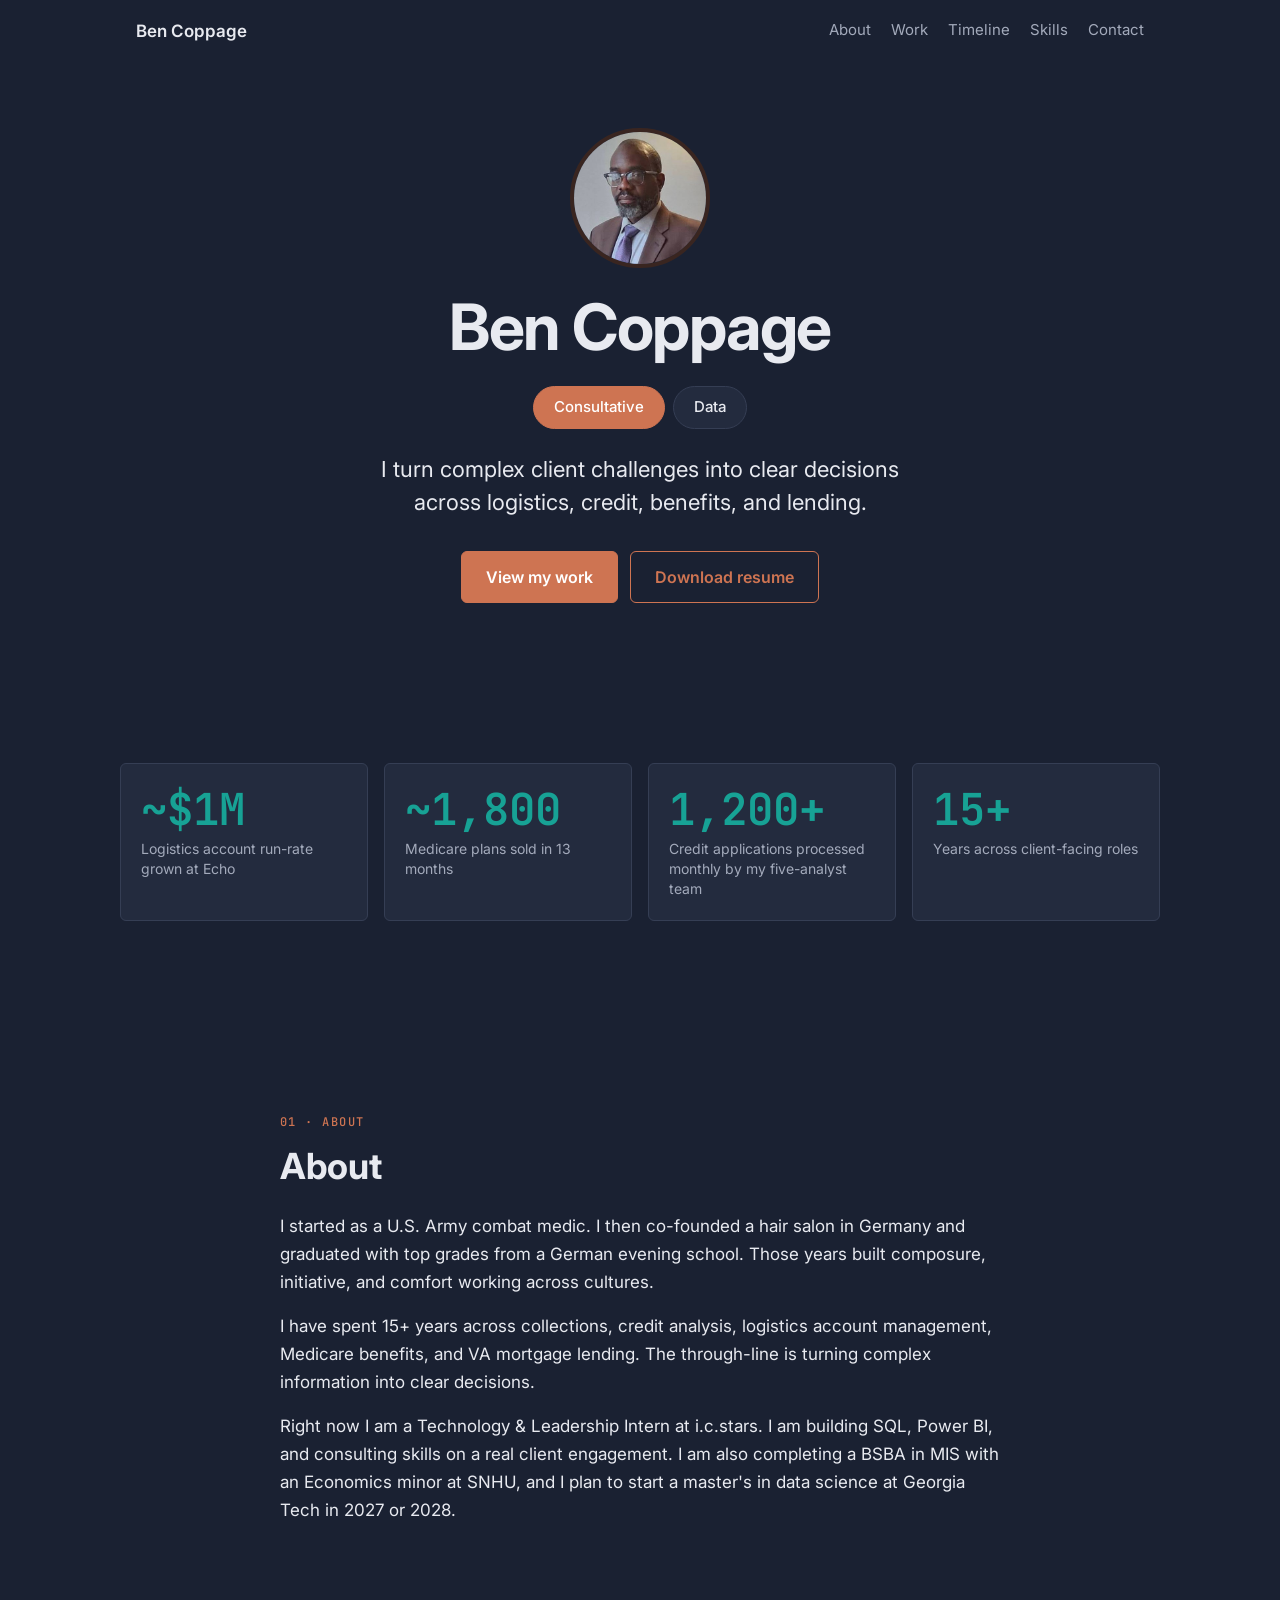
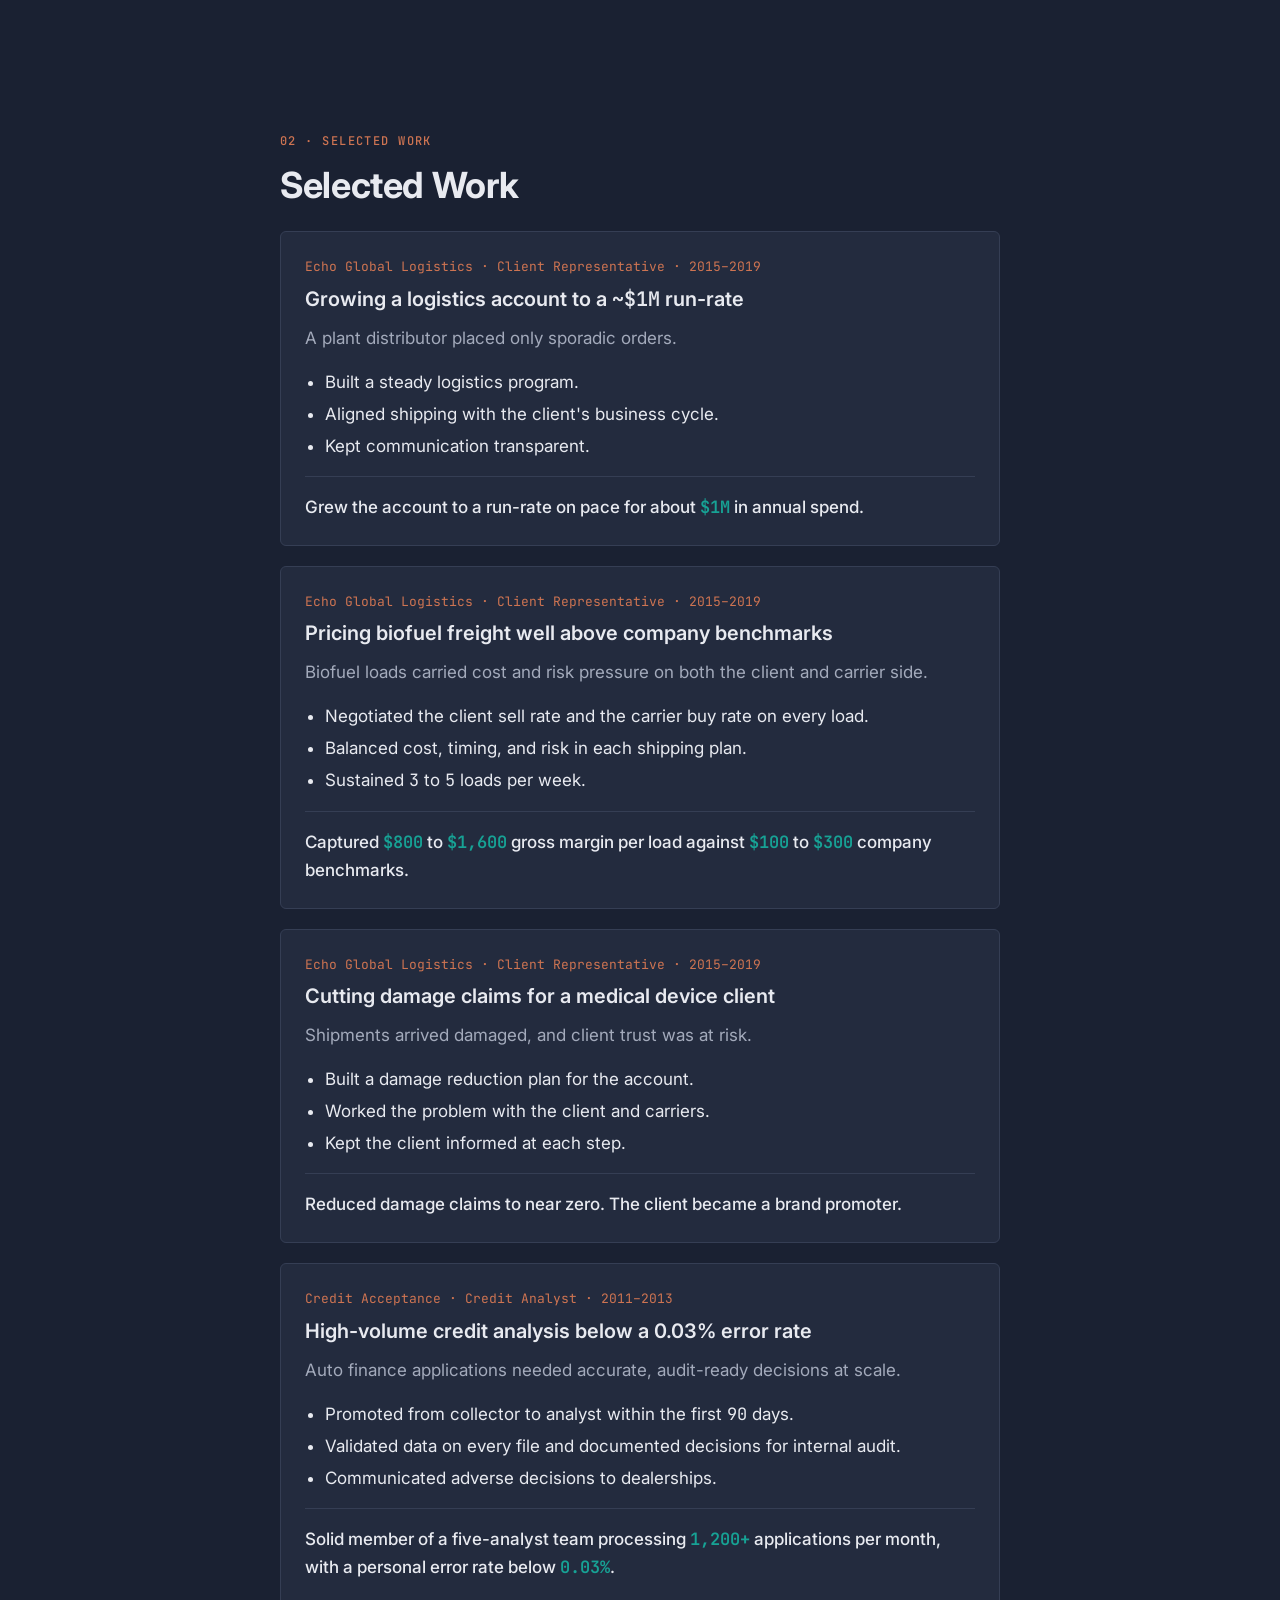
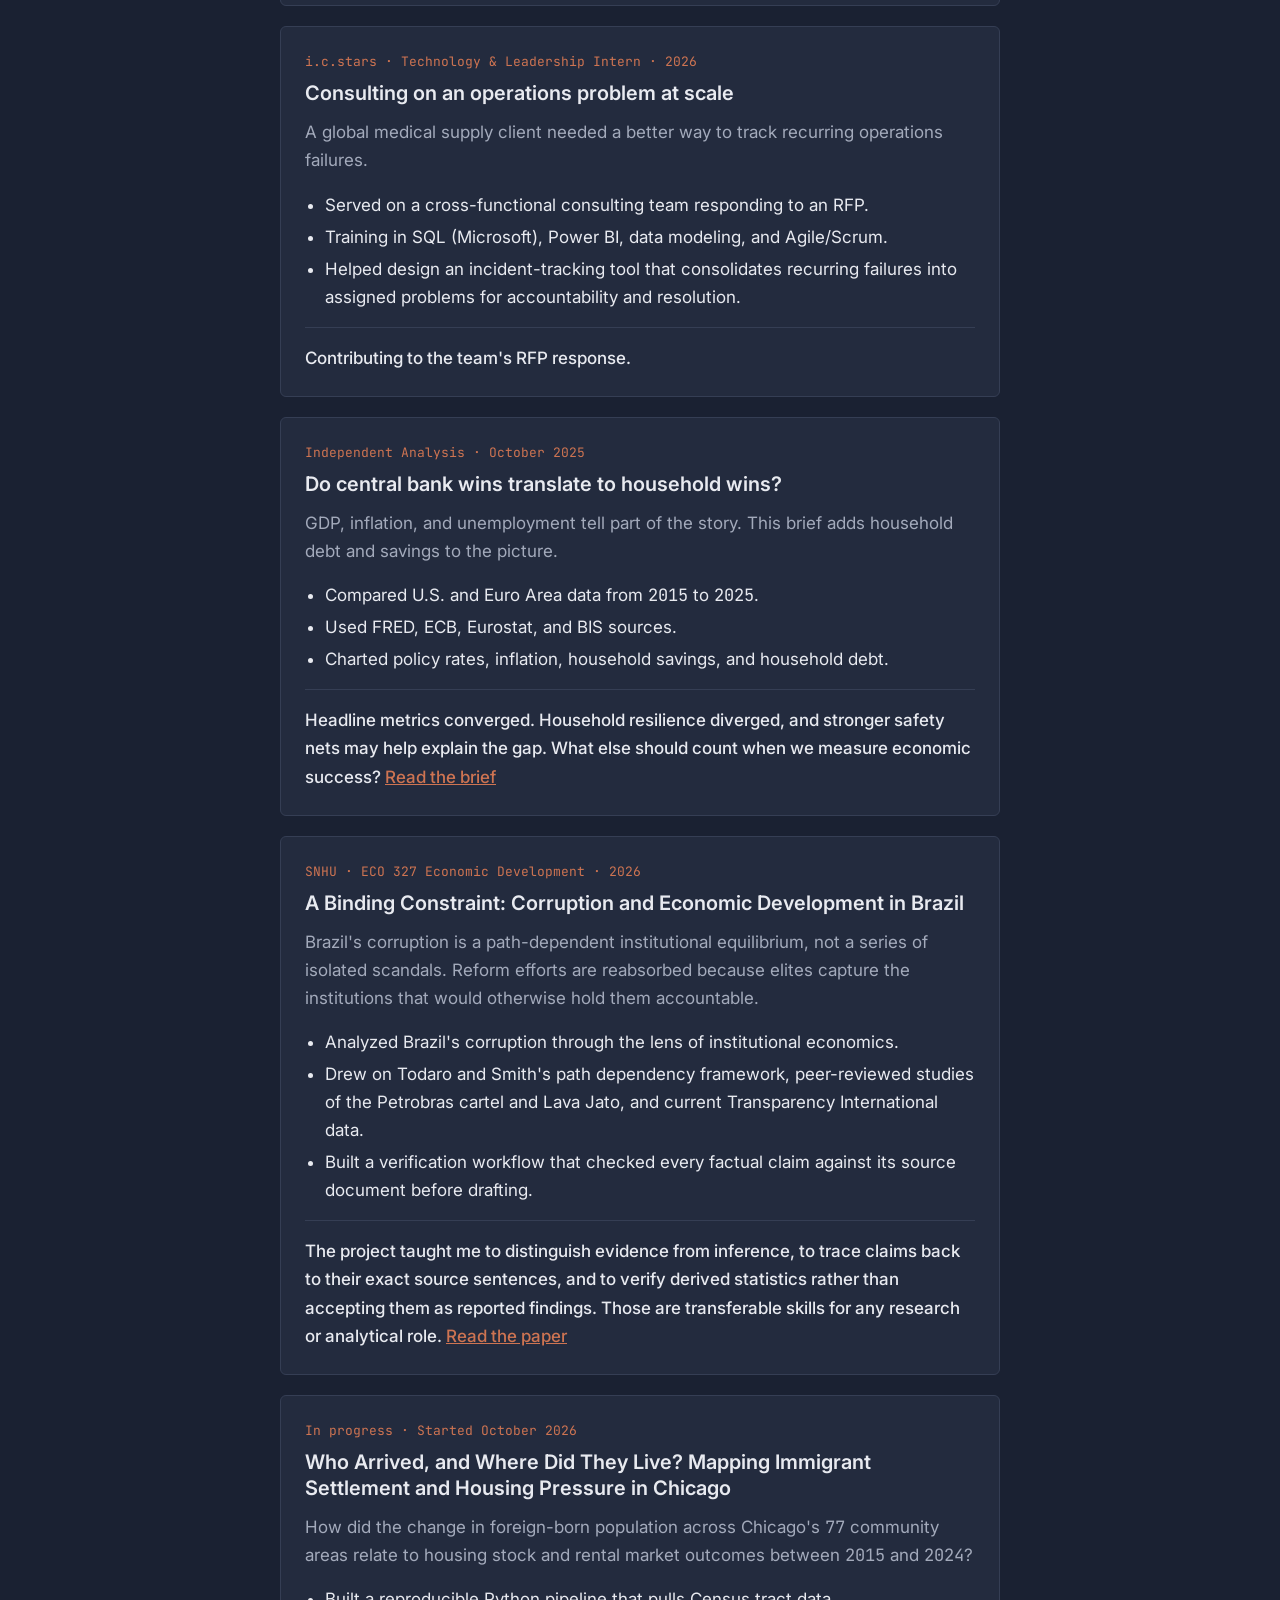
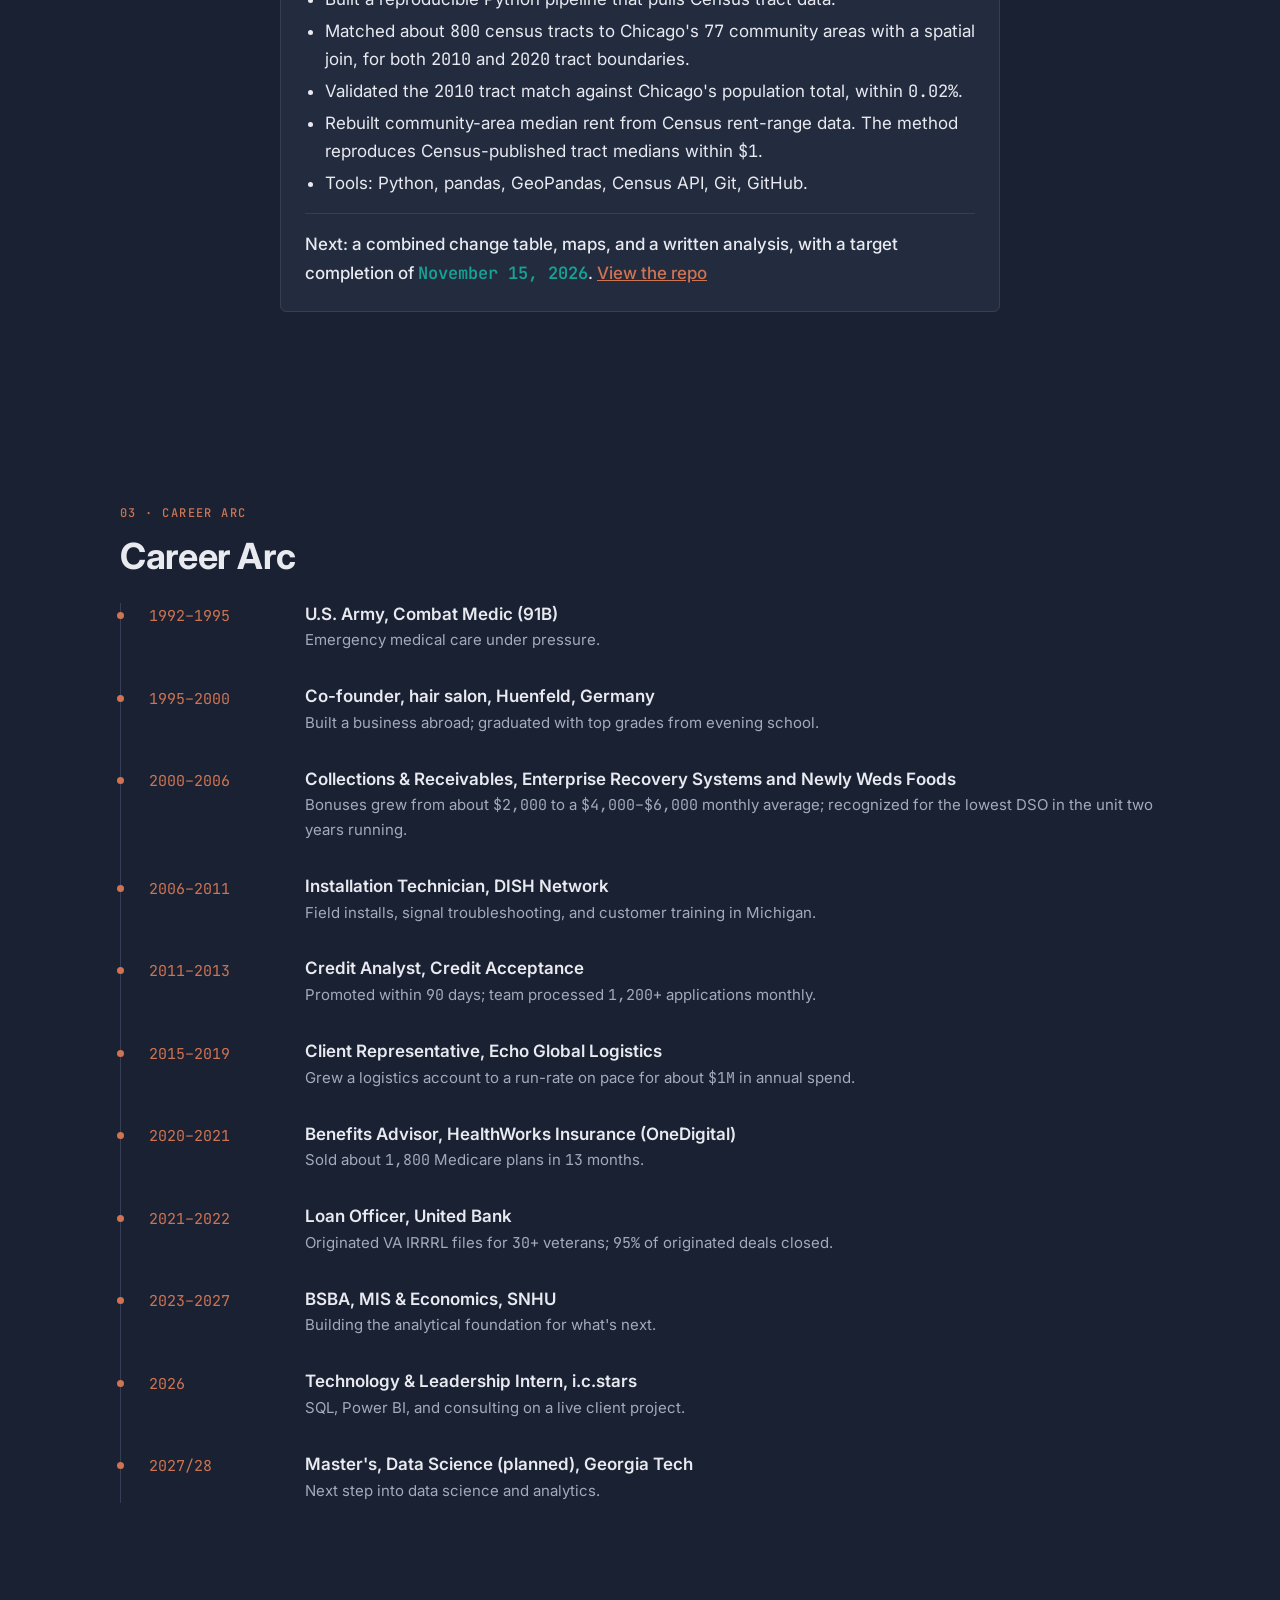
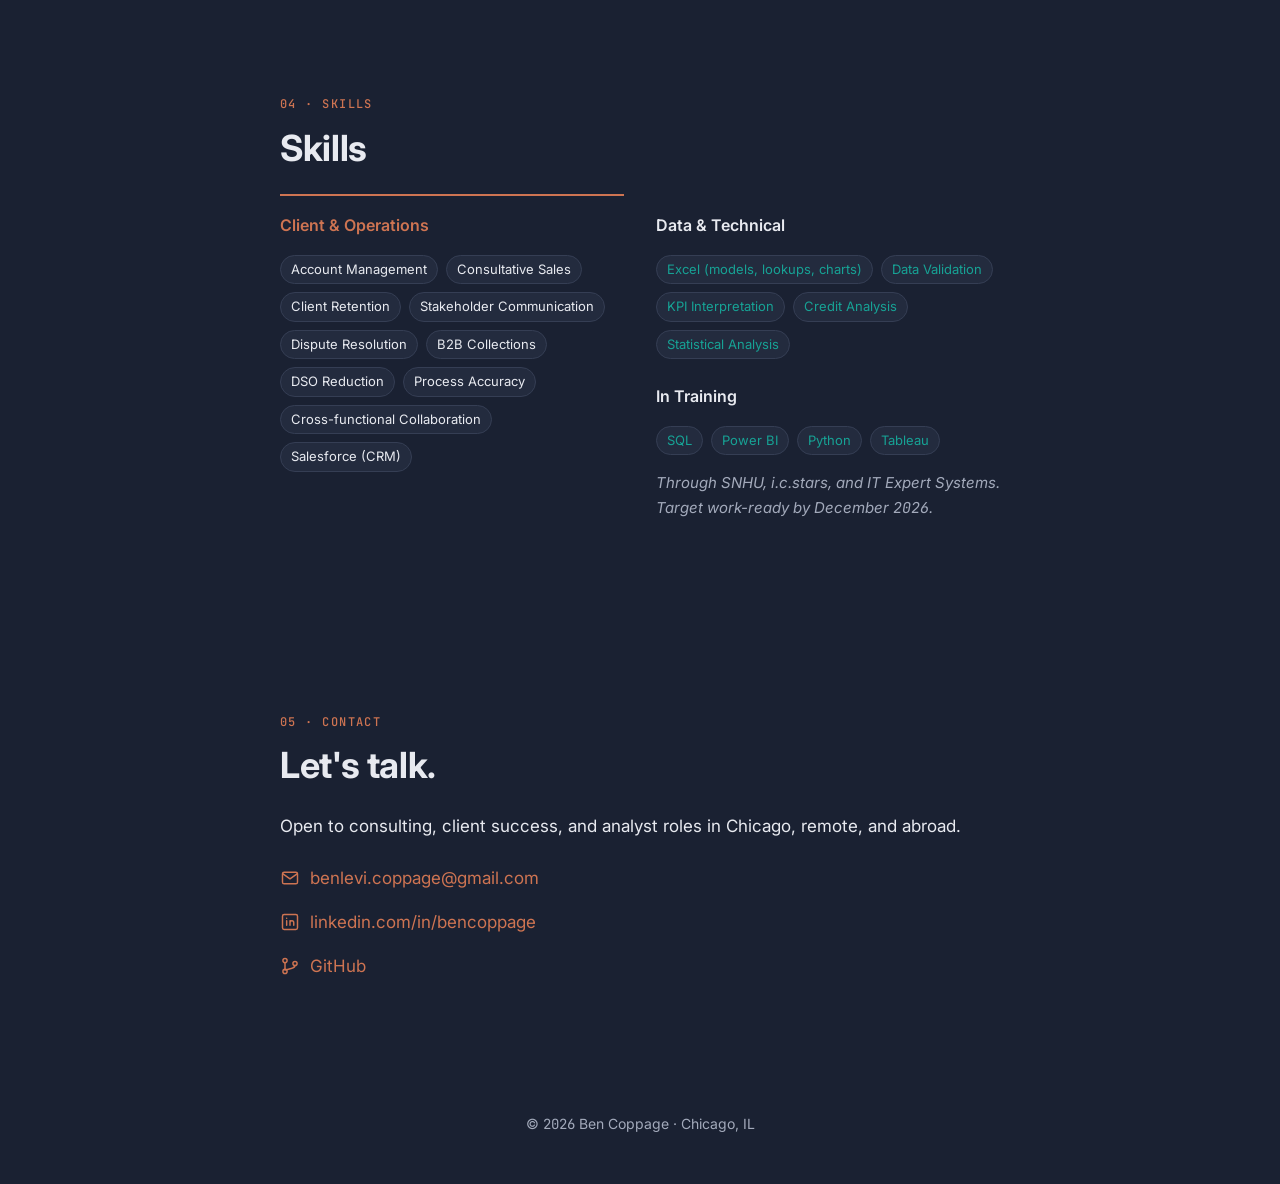
==== index.html @ f7f57779 "Correct Chicago immigrant housing project description" ====
<!DOCTYPE html>
<html lang="en">
<head>
<meta charset="utf-8">
<meta name="viewport" content="width=device-width, initial-scale=1">
<title>Ben Coppage | Business Consulting &amp; Consultative Sales</title>
<meta name="description" content="Business consulting and consultative sales candidate in Chicago, open to remote and international roles. I turn client challenges into data-backed recommendations with SQL, Power BI, and Excel.">
<meta property="og:title" content="Ben Coppage | Business Consulting &amp; Consultative Sales">
<meta property="og:description" content="Business consulting and consultative sales candidate in Chicago, open to remote and international roles. I turn client challenges into data-backed recommendations with SQL, Power BI, and Excel.">
<meta property="og:type" content="website">
<meta property="og:image" content="https://bcoppage-ic.github.io/Portfolio/images/og-image.jpg?v=2">
<meta property="og:image:width" content="1200">
<meta property="og:image:height" content="627">
<link rel="preconnect" href="https://fonts.googleapis.com">
<link rel="preconnect" href="https://fonts.gstatic.com" crossorigin>
<link href="https://fonts.googleapis.com/css2?family=Inter:wght@400;500;600;700&family=JetBrains+Mono:wght@400;500;600&display=swap" rel="stylesheet">
<link rel="stylesheet" href="style.css">
</head>
<body data-track="consultative">

<header class="site">
  <nav aria-label="Primary">
    <a class="brand" href="#top">Ben Coppage</a>
    <ul class="links">
      <li><a href="#about">About</a></li>
      <li><a href="#work">Work</a></li>
      <li><a href="#timeline">Timeline</a></li>
      <li><a href="#skills">Skills</a></li>
      <li><a href="#contact">Contact</a></li>
    </ul>
  </nav>
</header>

<main>

  <section id="top" class="hero" aria-label="Introduction">
    <!-- TODO: client supplies photo.jpg (square crop works best) -->
    <img src="images/photo.jpg" alt="Ben Coppage" width="140" height="140">
    <h1>Ben Coppage</h1>
    <div class="toggle" role="group" aria-label="Choose a focus">
      <button type="button" data-track="consultative" aria-pressed="true">Consultative</button>
      <button type="button" data-track="data" aria-pressed="false">Data</button>
    </div>
    <p id="tagline" aria-live="polite">I turn complex client challenges into clear decisions across logistics, credit, benefits, and lending.</p>
    <div class="ctas">
      <a class="btn fill" href="#work">View my work</a>
      <!-- TODO: client supplies resume.pdf -->
      <a class="btn line" href="resume.pdf">Download resume</a>
    </div>
  </section>

  <section id="glance" class="sec reveal" aria-labelledby="glance-h">
    <div class="inner wide">
      <h2 id="glance-h" class="sr-only">At a glance</h2>
      <ul class="stats">
        <li>
          <span class="stat-num" data-to="1" data-pre="~$" data-suf="M">~$1M</span>
          <span class="stat-label">Logistics account run-rate grown at Echo</span>
        </li>
        <li>
          <span class="stat-num" data-to="1800" data-pre="~">~1,800</span>
          <span class="stat-label">Medicare plans sold in 13 months</span>
        </li>
        <li>
          <span class="stat-num" data-to="1200" data-suf="+">1,200+</span>
          <span class="stat-label">Credit applications processed monthly by my five-analyst team</span>
        </li>
        <li>
          <span class="stat-num" data-to="15" data-suf="+">15+</span>
          <span class="stat-label">Years across client-facing roles</span>
        </li>
      </ul>
    </div>
  </section>

  <section id="about" class="sec reveal">
    <div class="inner prose">
      <p class="eyebrow">01 &middot; About</p>
      <h2>About</h2>
      <p>I started as a U.S. Army combat medic. I then co-founded a hair salon in Germany and graduated with top grades from a German evening school. Those years built composure, initiative, and comfort working across cultures.</p>
      <p>I have spent 15+ years across collections, credit analysis, logistics account management, Medicare benefits, and VA mortgage lending. The through-line is turning complex information into clear decisions.</p>
      <p>Right now I am a Technology &amp; Leadership Intern at i.c.stars. I am building SQL, Power BI, and consulting skills on a real client engagement. I am also completing a BSBA in MIS with an Economics minor at SNHU, and I plan to start a master's in data science at Georgia Tech in 2027 or 2028.</p>
    </div>
  </section>

  <section id="work" class="sec reveal">
    <div class="inner prose">
      <p class="eyebrow">02 &middot; Selected Work</p>
      <h2>Selected Work</h2>
      <div class="cards">

        <article class="card">
          <p class="meta">Echo Global Logistics &middot; Client Representative &middot; <span class="num">2015&ndash;2019</span></p>
          <h3>Growing a logistics account to a <span class="num">~$1M</span> run-rate</h3>
          <p class="problem">A plant distributor placed only sporadic orders.</p>
          <ul>
            <li>Built a steady logistics program.</li>
            <li>Aligned shipping with the client's business cycle.</li>
            <li>Kept communication transparent.</li>
          </ul>
          <p class="result">Grew the account to a run-rate on pace for about <span class="num">$1M</span> in annual spend.</p>
        </article>

        <article class="card">
          <p class="meta">Echo Global Logistics &middot; Client Representative &middot; <span class="num">2015&ndash;2019</span></p>
          <h3>Pricing biofuel freight well above company benchmarks</h3>
          <p class="problem">Biofuel loads carried cost and risk pressure on both the client and carrier side.</p>
          <ul>
            <li>Negotiated the client sell rate and the carrier buy rate on every load.</li>
            <li>Balanced cost, timing, and risk in each shipping plan.</li>
            <li>Sustained <span class="num">3</span> to <span class="num">5</span> loads per week.</li>
          </ul>
          <p class="result">Captured <span class="num">$800</span> to <span class="num">$1,600</span> gross margin per load against <span class="num">$100</span> to <span class="num">$300</span> company benchmarks.</p>
        </article>

        <article class="card">
          <p class="meta">Echo Global Logistics &middot; Client Representative &middot; <span class="num">2015&ndash;2019</span></p>
          <h3>Cutting damage claims for a medical device client</h3>
          <p class="problem">Shipments arrived damaged, and client trust was at risk.</p>
          <ul>
            <li>Built a damage reduction plan for the account.</li>
            <li>Worked the problem with the client and carriers.</li>
            <li>Kept the client informed at each step.</li>
          </ul>
          <p class="result">Reduced damage claims to near zero. The client became a brand promoter.</p>
        </article>

        <article class="card">
          <p class="meta">Credit Acceptance &middot; Credit Analyst &middot; <span class="num">2011&ndash;2013</span></p>
          <h3>High-volume credit analysis below a 0.03% error rate</h3>
          <p class="problem">Auto finance applications needed accurate, audit-ready decisions at scale.</p>
          <ul>
            <li>Promoted from collector to analyst within the first <span class="num">90</span> days.</li>
            <li>Validated data on every file and documented decisions for internal audit.</li>
            <li>Communicated adverse decisions to dealerships.</li>
          </ul>
          <p class="result">Solid member of a five-analyst team processing <span class="num">1,200+</span> applications per month, with a personal error rate below <span class="num">0.03%</span>.</p>
        </article>

        <article class="card">
          <p class="meta">i.c.stars &middot; Technology &amp; Leadership Intern &middot; <span class="num">2026</span></p>
          <h3>Consulting on an operations problem at scale</h3>
          <p class="problem">A global medical supply client needed a better way to track recurring operations failures.</p>
          <ul>
            <li>Served on a cross-functional consulting team responding to an RFP.</li>
            <li>Training in SQL (Microsoft), Power BI, data modeling, and Agile/Scrum.</li>
            <li>Helped design an incident-tracking tool that consolidates recurring failures into assigned problems for accountability and resolution.</li>
          </ul>
          <p class="result">Contributing to the team's RFP response.</p>
        </article>

        
        <article class="card">
          <p class="meta">Independent Analysis &middot; <span class="num">October 2025</span></p>
          <h3>Do central bank wins translate to household wins?</h3>
          <p class="problem">GDP, inflation, and unemployment tell part of the story. This brief adds household debt and savings to the picture.</p>
          <ul>
            <li>Compared U.S. and Euro Area data from <span class="num">2015</span> to <span class="num">2025</span>.</li>
            <li>Used FRED, ECB, Eurostat, and BIS sources.</li>
            <li>Charted policy rates, inflation, household savings, and household debt.</li>
          </ul>
          <p class="result">Headline metrics converged. Household resilience diverged, and stronger safety nets may help explain the gap. What else should count when we measure economic success? <a href="brief.html">Read the brief</a></p>
        </article>

        <article class="card" id="brazil_paper">
          <p class="meta">SNHU &middot; ECO 327 Economic Development &middot; <span class="num">2026</span></p>
          <h3>A Binding Constraint: Corruption and Economic Development in Brazil</h3>
          <p class="problem">Brazil's corruption is a path-dependent institutional equilibrium, not a series of isolated scandals. Reform efforts are reabsorbed because elites capture the institutions that would otherwise hold them accountable.</p>
          <ul>
            <li>Analyzed Brazil's corruption through the lens of institutional economics.</li>
            <li>Drew on Todaro and Smith's path dependency framework, peer-reviewed studies of the Petrobras cartel and Lava Jato, and current Transparency International data.</li>
            <li>Built a verification workflow that checked every factual claim against its source document before drafting.</li>
          </ul>
          <p class="result">The project taught me to distinguish evidence from inference, to trace claims back to their exact source sentences, and to verify derived statistics rather than accepting them as reported findings. Those are transferable skills for any research or analytical role. <a href="corruption_in_brazil.pdf">Read the paper</a></p>
        </article>

        <article class="card" id="chicago_housing">
          <p class="meta">In progress &middot; Started <span class="num">October 2026</span></p>
          <h3>Who Arrived, and Where Did They Live? Mapping Immigrant Settlement and Housing Pressure in Chicago</h3>
          <p class="problem">How did the change in foreign-born population across Chicago's <span class="num">77</span> community areas relate to housing stock and rental market outcomes between <span class="num">2015</span> and <span class="num">2024</span>?</p>
          <ul>
            <li>Built a reproducible Python pipeline that pulls Census tract data.</li>
            <li>Matched about <span class="num">800</span> census tracts to Chicago's <span class="num">77</span> community areas with a spatial join, for both <span class="num">2010</span> and <span class="num">2020</span> tract boundaries.</li>
            <li>Validated the <span class="num">2010</span> tract match against Chicago's population total, within <span class="num">0.02%</span>.</li>
            <li>Rebuilt community-area median rent from Census rent-range data. The method reproduces Census-published tract medians within <span class="num">$1</span>.</li>
            <li>Tools: Python, pandas, GeoPandas, Census API, Git, GitHub.</li>
          </ul>
          <p class="result">Next: a combined change table, maps, and a written analysis, with a target completion of <span class="num">November 15, 2026</span>. <a href="https://github.com/bcoppage-IC/chicago-immigrant-housing" target="_blank" rel="noopener">View the repo</a></p>
        </article>

      </div>
    </div>
  </section>

  <section id="timeline" class="sec reveal">
    <div class="inner wide">
      <p class="eyebrow">03 &middot; Career Arc</p>
      <h2>Career Arc</h2>
      <ol class="timeline">
        <li>
          <span class="yrs">1992&ndash;1995</span>
          <div><strong>U.S. Army, Combat Medic (91B)</strong><span class="desc">Emergency medical care under pressure.</span></div>
        </li>
        <li>
          <span class="yrs">1995&ndash;2000</span>
          <div><strong>Co-founder, hair salon, Huenfeld, Germany</strong><span class="desc">Built a business abroad; graduated with top grades from evening school.</span></div>
        </li>
        <li>
          <span class="yrs">2000&ndash;2006</span>
          <div><strong>Collections &amp; Receivables, Enterprise Recovery Systems and Newly Weds Foods</strong><span class="desc">Bonuses grew from about <span class="num">$2,000</span> to a <span class="num">$4,000&ndash;$6,000</span> monthly average; recognized for the lowest DSO in the unit two years running.</span></div>
        </li>
        <li>
          <span class="yrs">2006&ndash;2011</span>
          <div><strong>Installation Technician, DISH Network</strong><span class="desc">Field installs, signal troubleshooting, and customer training in Michigan.</span></div>
        </li>
        <li>
          <span class="yrs">2011&ndash;2013</span>
          <div><strong>Credit Analyst, Credit Acceptance</strong><span class="desc">Promoted within <span class="num">90</span> days; team processed <span class="num">1,200+</span> applications monthly.</span></div>
        </li>
        <li>
          <span class="yrs">2015&ndash;2019</span>
          <div><strong>Client Representative, Echo Global Logistics</strong><span class="desc">Grew a logistics account to a run-rate on pace for about <span class="num">$1M</span> in annual spend.</span></div>
        </li>
        <li>
          <span class="yrs">2020&ndash;2021</span>
          <div><strong>Benefits Advisor, HealthWorks Insurance (OneDigital)</strong><span class="desc">Sold about <span class="num">1,800</span> Medicare plans in <span class="num">13</span> months.</span></div>
        </li>
        <li>
          <span class="yrs">2021&ndash;2022</span>
          <div><strong>Loan Officer, United Bank</strong><span class="desc">Originated VA IRRRL files for <span class="num">30+</span> veterans; <span class="num">95%</span> of originated deals closed.</span></div>
        </li>
        <li>
          <span class="yrs">2023&ndash;2027</span>
          <div><strong>BSBA, MIS &amp; Economics, SNHU</strong><span class="desc">Building the analytical foundation for what's next.</span></div>
        </li>
        <li>
          <span class="yrs">2026</span>
          <div><strong>Technology &amp; Leadership Intern, i.c.stars</strong><span class="desc">SQL, Power BI, and consulting on a live client project.</span></div>
        </li>
        <li>
          <span class="yrs">2027/28</span>
          <div><strong>Master's, Data Science (planned), Georgia Tech</strong><span class="desc">Next step into data science and analytics.</span></div>
        </li>
      </ol>
    </div>
  </section>

  <section id="skills" class="sec reveal">
    <div class="inner prose">
      <p class="eyebrow">04 &middot; Skills</p>
      <h2>Skills</h2>
      <!-- Heading emphasis follows the hero toggle: rust on the left column for Consultative, teal on the right column for Data. Content never changes. -->
      <div class="skill-cols">
        <div class="col col-client">
          <h3>Client &amp; Operations</h3>
          <ul class="tags">
            <li>Account Management</li>
            <li>Consultative Sales</li>
            <li>Client Retention</li>
            <li>Stakeholder Communication</li>
            <li>Dispute Resolution</li>
            <li>B2B Collections</li>
            <li>DSO Reduction</li>
            <li>Process Accuracy</li>
            <li>Cross-functional Collaboration</li>
            <li>Salesforce (CRM)</li>
          </ul>
        </div>
        <div class="col col-data">
          <h3>Data &amp; Technical</h3>
          <ul class="tags">
            <li>Excel (models, lookups, charts)</li>
            <li>Data Validation</li>
            <li>KPI Interpretation</li>
            <li>Credit Analysis</li>
            <li>Statistical Analysis</li>
          </ul>
          <h3>In Training</h3>
          <ul class="tags">
            <li>SQL</li>
            <li>Power BI</li>
            <li>Python</li>
            <li>Tableau</li>
          </ul>
          <p class="note">Through SNHU, i.c.stars, and IT Expert Systems. Target work-ready by December <span class="num">2026</span>.</p>
        </div>
      </div>
    </div>
  </section>

  <section id="contact" class="sec reveal">
    <div class="inner prose">
      <p class="eyebrow">05 &middot; Contact</p>
      <h2>Let's talk.</h2>
      <p>Open to consulting, client success, and analyst roles in Chicago, remote, and abroad.</p>
      <ul class="contact-links">
        <li>
          <a href="mailto:benlevi.coppage@gmail.com">
            <svg viewBox="0 0 24 24" aria-hidden="true"><rect x="3" y="5" width="18" height="14" rx="2"/><path d="M3.5 7l8.5 6 8.5-6"/></svg>
            benlevi.coppage@gmail.com
          </a>
        </li>
        <li>
          <a href="https://www.linkedin.com/in/bencoppage" target="_blank" rel="noopener">
            <svg viewBox="0 0 24 24" aria-hidden="true"><rect x="3" y="3" width="18" height="18" rx="2"/><path d="M8 10.5V16M8 7.5v.01M12 16v-5.5M12 13c0-1.7 1-2.5 2.3-2.5S16.5 11.3 16.5 13V16"/></svg>
            linkedin.com/in/bencoppage
          </a>
        </li>
        <li>
          <!-- TODO: client will supply the GitHub handle. Replace the placeholder URL below. -->
          <a href="https://github.com/bcoppage-IC" target="_blank" rel="noopener">
            <svg viewBox="0 0 24 24" aria-hidden="true"><circle cx="6" cy="5.5" r="2.5"/><circle cx="6" cy="18.5" r="2.5"/><circle cx="18" cy="9" r="2.5"/><path d="M6 8v8M18 11.5c0 3-4 3.5-12 5.5"/></svg>
            GitHub
          </a>
        </li>
      </ul>
    </div>
  </section>

</main>

<footer>&copy; <span class="num">2026</span> Ben Coppage &middot; Chicago, IL</footer>

<script>
(function () {
  var d = document, rm = matchMedia('(prefers-reduced-motion: reduce)').matches;
  var T = {
    consultative: "I turn complex client challenges into clear decisions, across logistics, credit, benefits, and lending.",
    data: "Building SQL, Python, and Power BI skills to pair 15+ years of client insight with real analysis."
  };
  var btns = d.querySelectorAll('.toggle button'), tag = d.getElementById('tagline');
  btns.forEach(function (b) {
    b.addEventListener('click', function () {
      btns.forEach(function (x) { x.setAttribute('aria-pressed', x === b); });
      tag.textContent = T[b.dataset.track];
      d.body.dataset.track = b.dataset.track;
    });
  });
  function count(el) {
    var t = +el.dataset.to, s = null;
    (function step(ts) {
      s = s || ts;
      var p = Math.min((ts - s) / 900, 1);
      el.textContent = (el.dataset.pre || '') + Math.round(t * p).toLocaleString('en-US') + (el.dataset.suf || '');
      if (p < 1) requestAnimationFrame(step);
    })(performance.now());
  }
  
    window.addEventListener('load', function () {
        var id = location.hash.slice(1) || new URLSearchParams(location.search).get('card');
    var t = id && d.getElementById(id);
    if (t) window.scrollTo(0, t.getBoundingClientRect().top + window.pageYOffset - d.querySelector('header').offsetHeight - 16);
  });

  if (!('IntersectionObserver' in window)) return;
  if (!rm) {
    d.documentElement.classList.add('js');
    var io = new IntersectionObserver(function (es) {
      es.forEach(function (e) {
        if (!e.isIntersecting) return;
        e.target.classList.add('in');
        e.target.querySelectorAll('[data-to]').forEach(count);
        io.unobserve(e.target);
      });
    }, { threshold: 0.12 });
    d.querySelectorAll('.reveal').forEach(function (s) { io.observe(s); });
  }
  var links = d.querySelectorAll('.links a'), hdr = d.querySelector('header');
  var so = new IntersectionObserver(function (es) {
    es.forEach(function (e) {
      if (e.isIntersecting) links.forEach(function (a) {
        a.classList.toggle('active', a.getAttribute('href') === '#' + e.target.id);
      });
    });
  }, { rootMargin: '-45% 0px -50% 0px' });
  d.querySelectorAll('main section[id]').forEach(function (s) { so.observe(s); });
  new IntersectionObserver(function (e) {
    hdr.classList.toggle('scrolled', !e[0].isIntersecting);
  }).observe(d.getElementById('top'));
})();
</script>
</body>
</html>
---- style.css ----
:root {
  color-scheme: dark;
  --ink:         #E8EAF0;
  --ink-soft:    #A3AABB;
  --paper:       #1A2132;
  --surface:     #232B3E;
  --line:        #353E54;
  --accent:      #CE7452;   /* warm rust: CTAs, links, eyebrows */
  --accent-soft: #3A2520;
  --signal:      #17A295;   /* teal: data/technical highlights ONLY */
  --sans: "Inter", system-ui, -apple-system, "Segoe UI", Roboto, sans-serif;
  --mono: "JetBrains Mono", ui-monospace, "SF Mono", Menlo, Consolas, monospace;
  --u: 1rem;
}

*, *::before, *::after { box-sizing: border-box; }
html { scroll-behavior: smooth; }
body {
  margin: 0;
  background: var(--paper);
  color: var(--ink);
  font-family: var(--sans);
  font-size: 1.0625rem;
  line-height: 1.65;
  -webkit-font-smoothing: antialiased;
}
p { max-width: 68ch; margin: 0 0 var(--u); }
a { color: var(--accent); }
:focus-visible { outline: 2px solid var(--accent); outline-offset: 2px; }
.num { font-family: var(--mono); font-feature-settings: "tnum"; }
.sr-only {
  position: absolute; width: 1px; height: 1px; padding: 0; margin: -1px;
  overflow: hidden; clip: rect(0, 0, 0, 0); white-space: nowrap; border: 0;
}

/* Nav */
header.site {
  position: sticky; top: 0; z-index: 10;
  background: var(--paper);
  border-bottom: 1px solid transparent;
}
header.site.scrolled { border-bottom-color: var(--line); }
nav {
  max-width: 1040px; margin: 0 auto; padding: 0.875rem var(--u);
  display: flex; align-items: center; justify-content: space-between; gap: 1.5rem;
}
.brand { font-weight: 600; color: var(--ink); text-decoration: none; white-space: nowrap; }
.links {
  display: flex; gap: 1.25rem; list-style: none; margin: 0; padding: 0;
  overflow-x: auto; white-space: nowrap; scrollbar-width: none;
}
.links::-webkit-scrollbar { display: none; }
.links a {
  display: block; padding: 0.25rem 0; font-size: 0.9375rem;
  color: var(--ink-soft); text-decoration: none;
  border-bottom: 2px solid transparent;
}
.links a:hover { color: var(--ink); }
.links a.active { color: var(--ink); border-bottom-color: var(--accent); }

/* Sections */
main section { scroll-margin-top: 5rem; }
.sec { padding: 6rem var(--u); }
.inner { margin: 0 auto; }
.prose { max-width: 720px; }
.wide { max-width: 1040px; }
.eyebrow {
  font-family: var(--mono); font-size: 0.75rem; font-weight: 500;
  letter-spacing: 0.12em; text-transform: uppercase;
  color: var(--accent); margin: 0 0 0.75rem;
}
h2 {
  font-size: clamp(1.75rem, 3.5vw, 2.25rem); font-weight: 700;
  letter-spacing: -0.01em; line-height: 1.2; margin: 0 0 1.5rem;
}
.js .reveal { opacity: 0; transform: translateY(12px); }
.js .reveal.in {
  opacity: 1; transform: none;
  transition: opacity 400ms ease-out, transform 400ms ease-out;
}

/* Hero */
.hero {
  min-height: 60vh; padding: 4rem var(--u);
  display: flex; flex-direction: column; align-items: center; justify-content: center;
  text-align: center;
}
.hero img {
  width: 140px; height: 140px; border-radius: 50%; object-fit: cover;
  border: 4px solid var(--accent-soft); filter: saturate(0.95);
  margin-bottom: 1.5rem; background: var(--accent-soft);
}
h1 {
  font-size: clamp(2.5rem, 6vw, 4rem); font-weight: 700;
  letter-spacing: -0.02em; line-height: 1.1; margin: 0 0 1.5rem;
}
.toggle { display: flex; flex-wrap: wrap; justify-content: center; gap: 0.5rem; margin-bottom: 1.5rem; }
.toggle button {
  font: inherit; font-size: 0.9375rem; font-weight: 500; cursor: pointer;
  padding: 0.5rem 1.25rem; border-radius: 999px;
  border: 1px solid var(--line); background: var(--surface); color: var(--ink);
}
.toggle button[aria-pressed="true"] { background: var(--accent); border-color: var(--accent); color: #fff; }
#tagline { max-width: 40ch; font-size: clamp(1.125rem, 2.2vw, 1.375rem); line-height: 1.5; margin: 0 auto 2rem; }
.ctas { display: flex; flex-wrap: wrap; justify-content: center; gap: 0.75rem; }
.btn {
  display: inline-block; padding: 0.75rem 1.5rem; border-radius: 6px;
  font-weight: 600; font-size: 1rem; text-decoration: none;
  border: 1px solid var(--accent);
}
.btn.fill { background: var(--accent); color: #fff; }
.btn.line { background: transparent; color: var(--accent); }
.btn:hover { filter: brightness(0.94); }

/* Stats */
.stats { display: grid; grid-template-columns: repeat(4, 1fr); gap: var(--u); list-style: none; margin: 0; padding: 0; }
.stats li { background: var(--surface); border: 1px solid var(--line); border-radius: 6px; padding: 1.25rem; }
.stat-num {
  display: block; font-family: var(--mono); font-weight: 600;
  font-size: clamp(2rem, 4vw, 2.75rem); line-height: 1.15; color: var(--signal);
}
.stat-label { display: block; font-size: 0.875rem; color: var(--ink-soft); line-height: 1.45; margin-top: 0.25rem; }

/* Work cards */
.cards { display: flex; flex-direction: column; gap: 1.25rem; }
.card {
  background: var(--surface); border: 1px solid var(--line); border-radius: 6px;
  padding: 1.5rem; transition: transform 200ms ease, box-shadow 200ms ease;
}
.card:hover { transform: translateY(-2px); box-shadow: 0 4px 16px rgba(0, 0, 0, 0.35); }
.card .meta { font-family: var(--mono); font-size: 0.8125rem; color: var(--accent); margin: 0 0 0.5rem; }
.card h3 { font-size: 1.25rem; font-weight: 600; line-height: 1.3; margin: 0 0 0.75rem; }
.card .problem { color: var(--ink-soft); }
.card ul { margin: 0 0 1rem; padding-left: 1.25rem; max-width: 68ch; }
.card li { margin-bottom: 0.25rem; }
.card .result { margin: 0; padding-top: 1rem; border-top: 1px solid var(--line); font-weight: 500; }
.card .result .num { color: var(--signal); font-weight: 600; }

/* Timeline */
.timeline { list-style: none; margin: 0; padding: 0 0 0 1.75rem; border-left: 1px solid var(--line); }
.timeline li { position: relative; display: grid; grid-template-columns: 140px 1fr; gap: var(--u); padding-bottom: 2rem; }
.timeline li:last-child { padding-bottom: 0; }
.timeline li::before {
  content: ""; position: absolute; left: calc(-1.75rem - 4px); top: 0.6rem;
  width: 7px; height: 7px; border-radius: 50%; background: var(--accent);
}
.timeline .yrs { font-family: var(--mono); font-size: 0.9375rem; color: var(--accent); padding-top: 0.1rem; }
.timeline strong { display: block; font-weight: 600; line-height: 1.4; }
.timeline .desc { display: block; color: var(--ink-soft); font-size: 0.9375rem; margin-top: 0.125rem; }

/* Skills */
.skill-cols { display: grid; grid-template-columns: 1fr 1fr; gap: 2rem; }
.col { border-top: 2px solid transparent; padding-top: 1rem; }
.col h3 { font-size: 1rem; font-weight: 600; margin: 0 0 1rem; color: var(--ink); }
.col .tags + h3 { margin-top: 1.5rem; }
.tags { list-style: none; margin: 0; padding: 0; display: flex; flex-wrap: wrap; gap: 0.5rem; }
.tags li {
  background: var(--surface); border: 1px solid var(--line); border-radius: 999px;
  padding: 0.25rem 0.625rem; font-size: 0.8125rem; line-height: 1.5;
}
.col-data .tags li { color: var(--signal); }
.note { font-style: italic; color: var(--ink-soft); font-size: 0.9375rem; margin: 1rem 0 0; }
/* Emphasis follows the active hero track. Default is Consultative. */
body:not([data-track="data"]) .col-client { border-top-color: var(--accent); }
body:not([data-track="data"]) .col-client h3 { color: var(--accent); }
body[data-track="data"] .col-data { border-top-color: var(--signal); }
body[data-track="data"] .col-data h3 { color: var(--signal); }

/* Contact */
.contact-links { list-style: none; margin: 1.5rem 0 0; padding: 0; display: flex; flex-direction: column; gap: 0.75rem; }
.contact-links a { display: inline-flex; align-items: center; gap: 0.625rem; color: var(--accent); text-decoration: none; word-break: break-word; }
.contact-links a:hover { text-decoration: underline; }
.contact-links svg { width: 20px; height: 20px; flex: none; fill: none; stroke: currentColor; stroke-width: 1.75; stroke-linecap: round; stroke-linejoin: round; }

footer { text-align: center; color: var(--ink-soft); font-size: 0.875rem; padding: 2rem var(--u) 3rem; }

@media (max-width: 900px) {
  .stats { grid-template-columns: repeat(2, 1fr); }
}
@media (max-width: 640px) {
  .sec { padding: 4rem var(--u); }
  .skill-cols { grid-template-columns: 1fr; }
  .timeline li { grid-template-columns: 1fr; gap: 0.125rem; }
  .card { padding: 1.25rem; }
}
@media (prefers-reduced-motion: reduce) {
  html { scroll-behavior: auto; }
  *, *::before, *::after { transition: none !important; animation: none !important; }
  .js .reveal { opacity: 1; transform: none; }
}
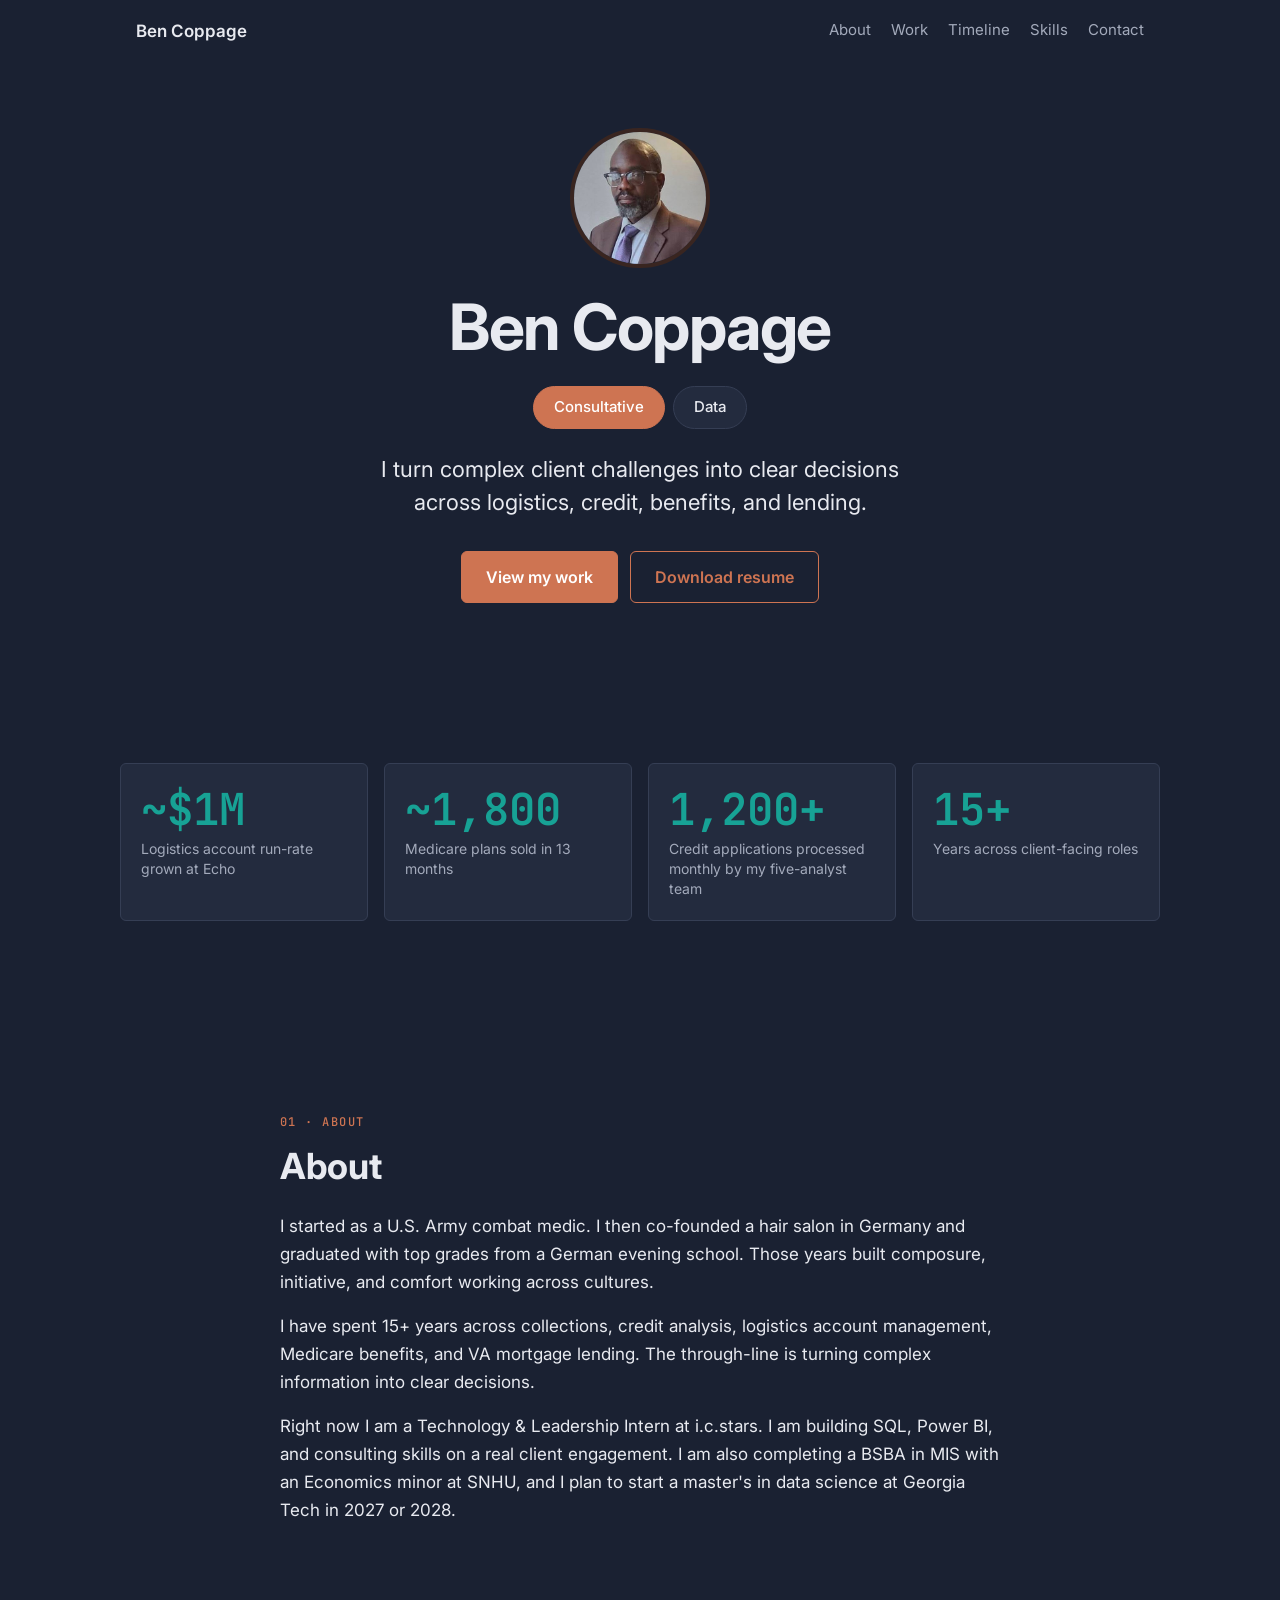
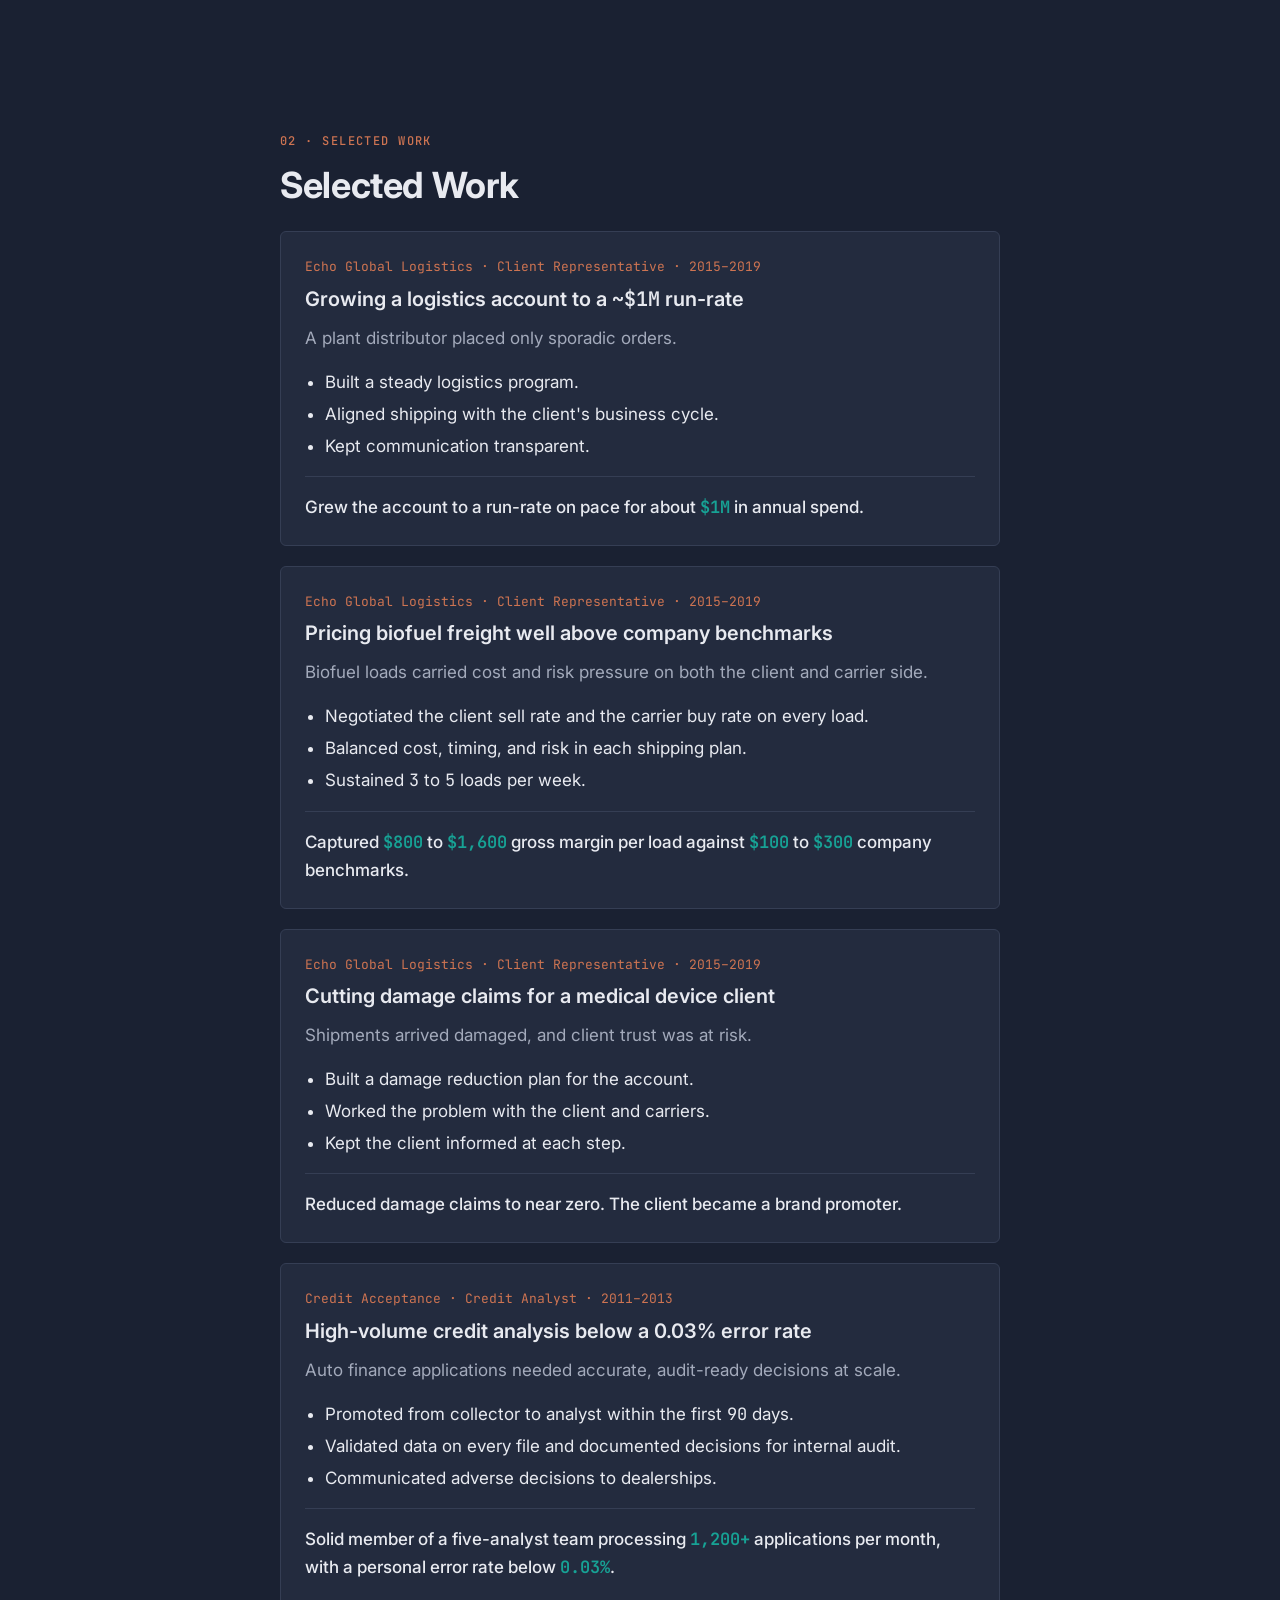
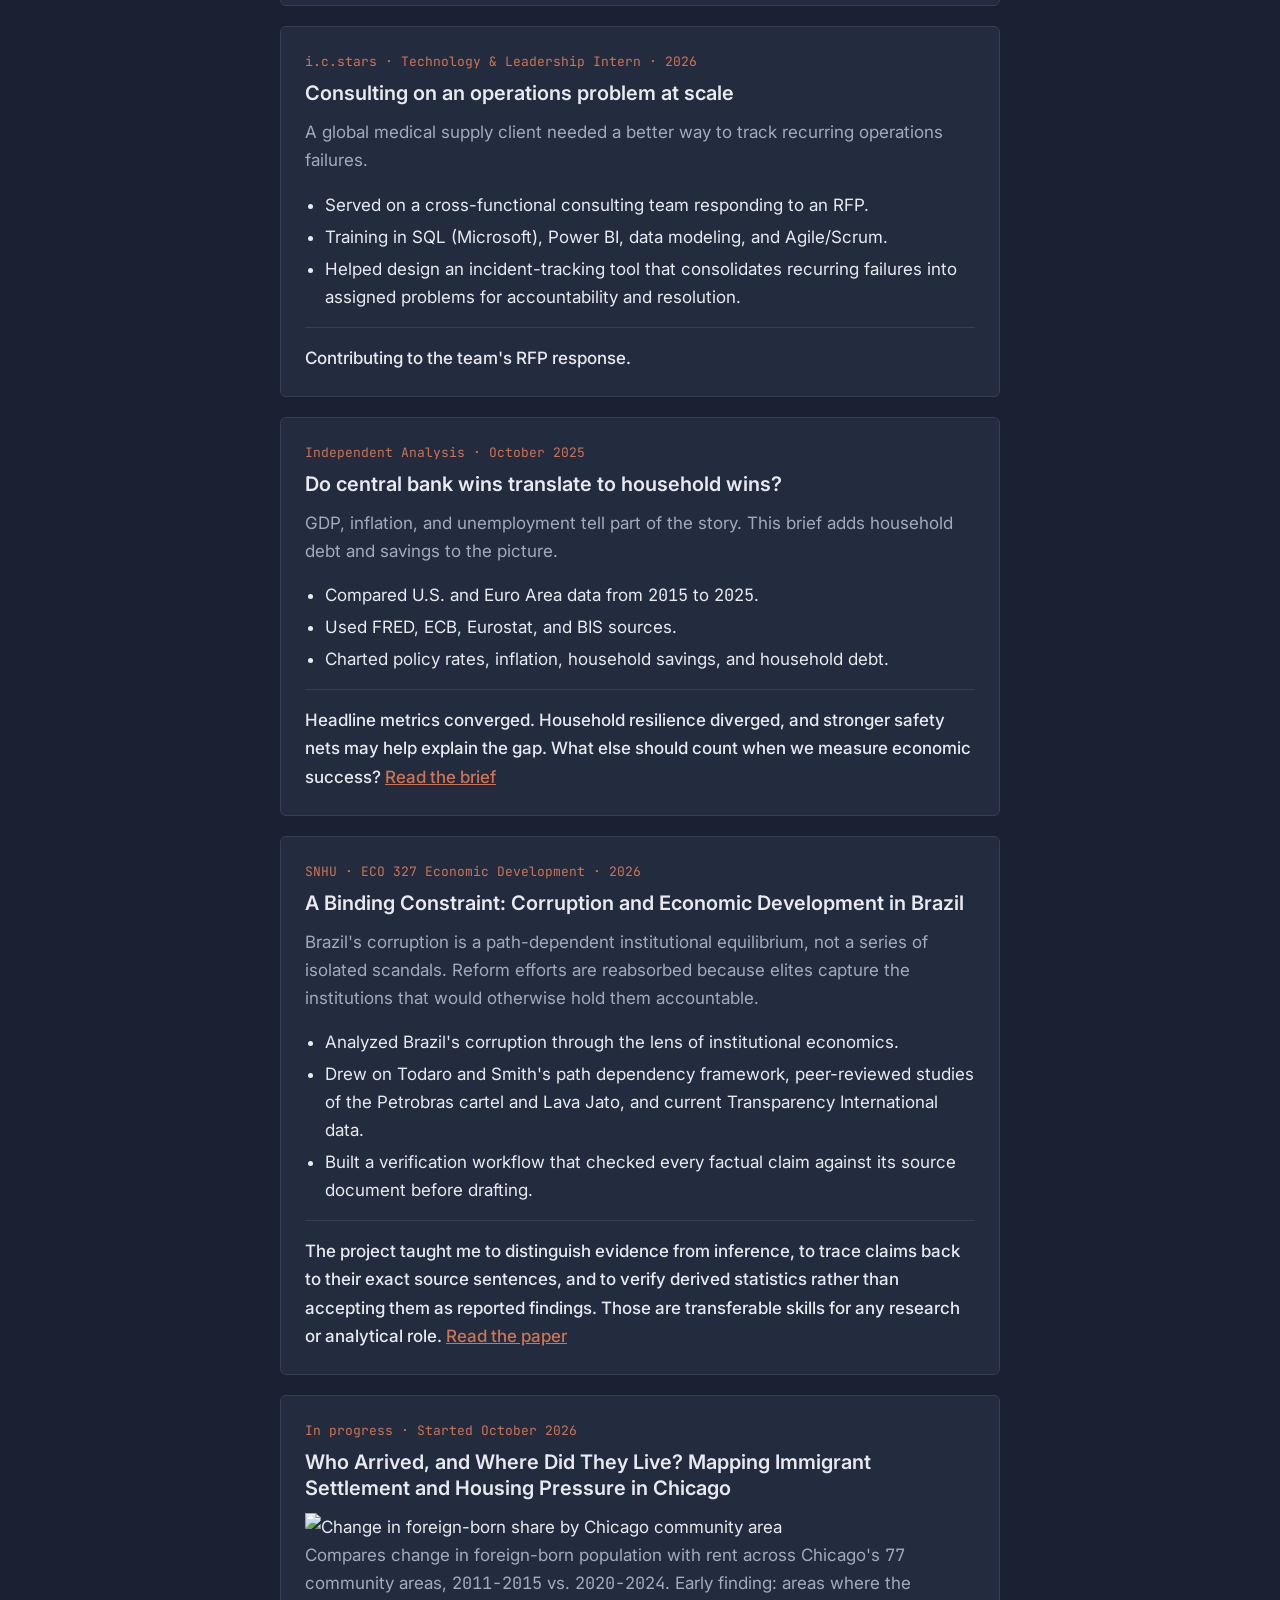
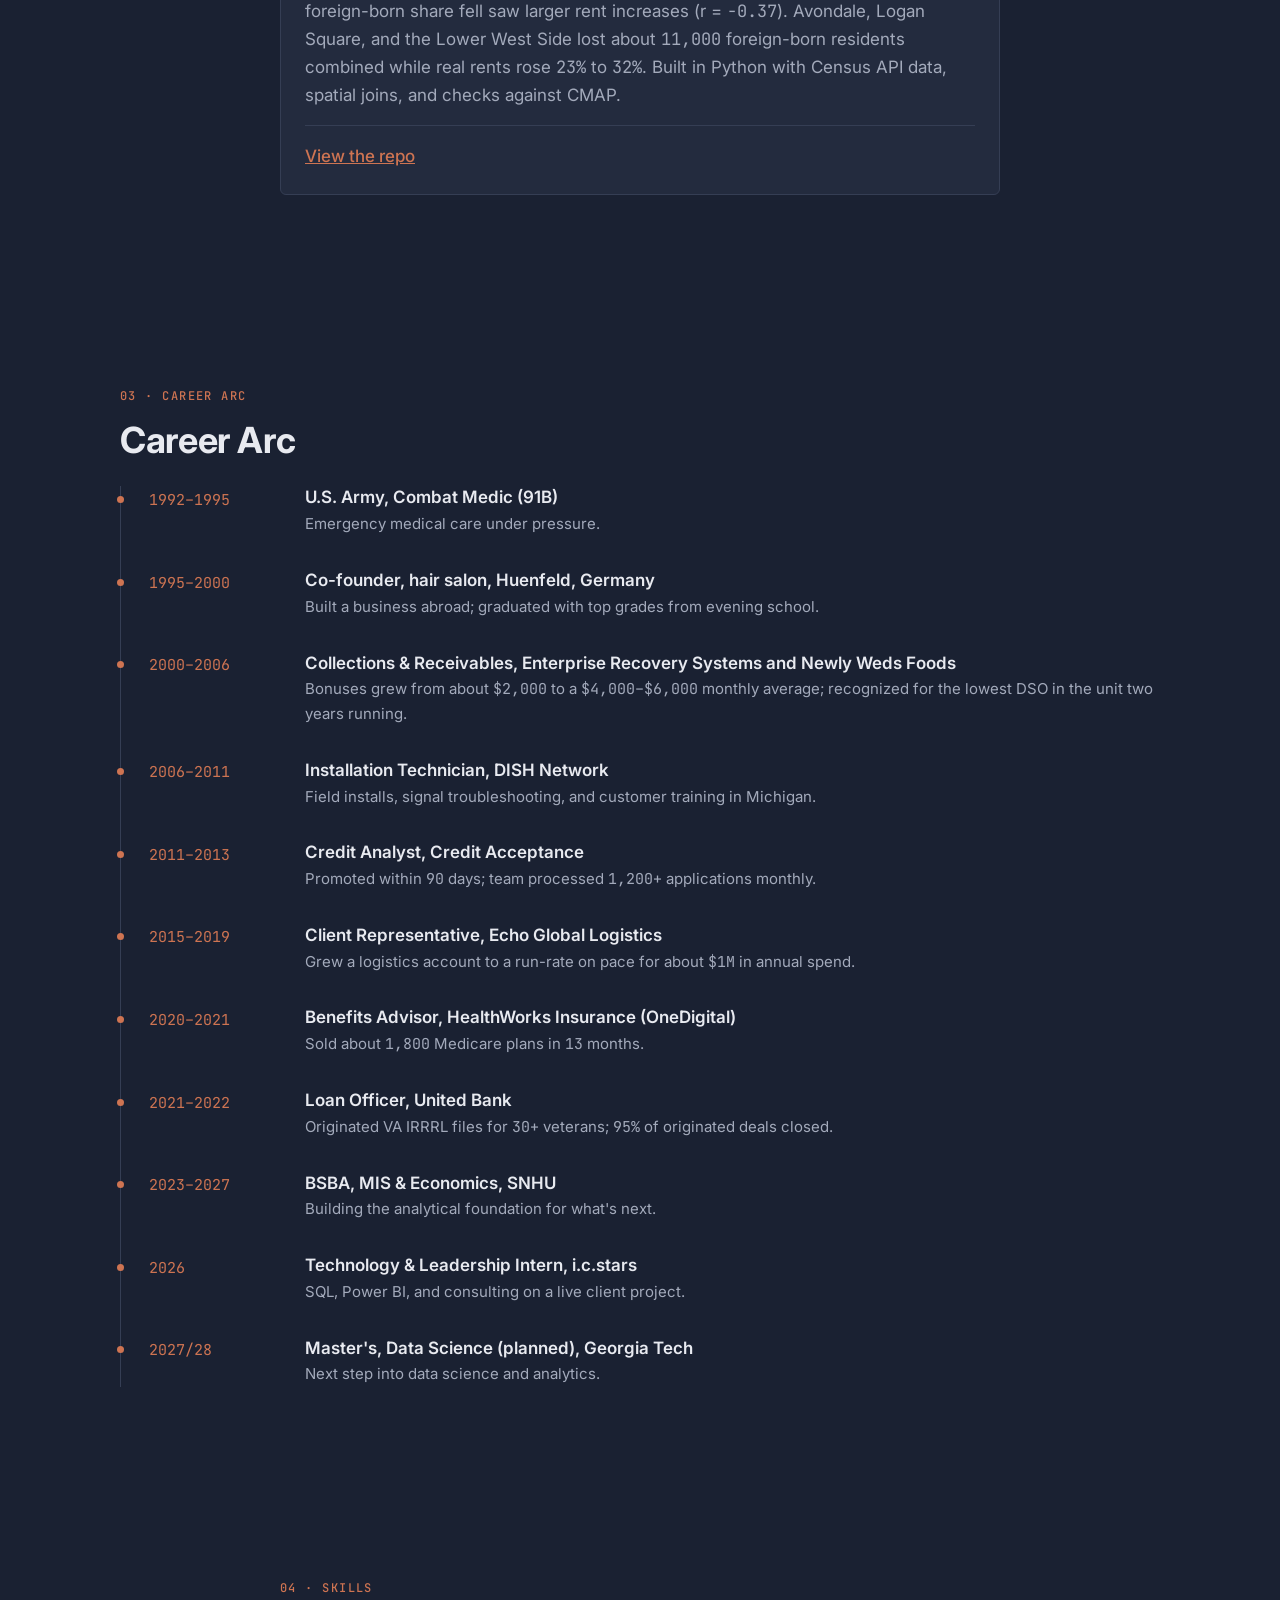
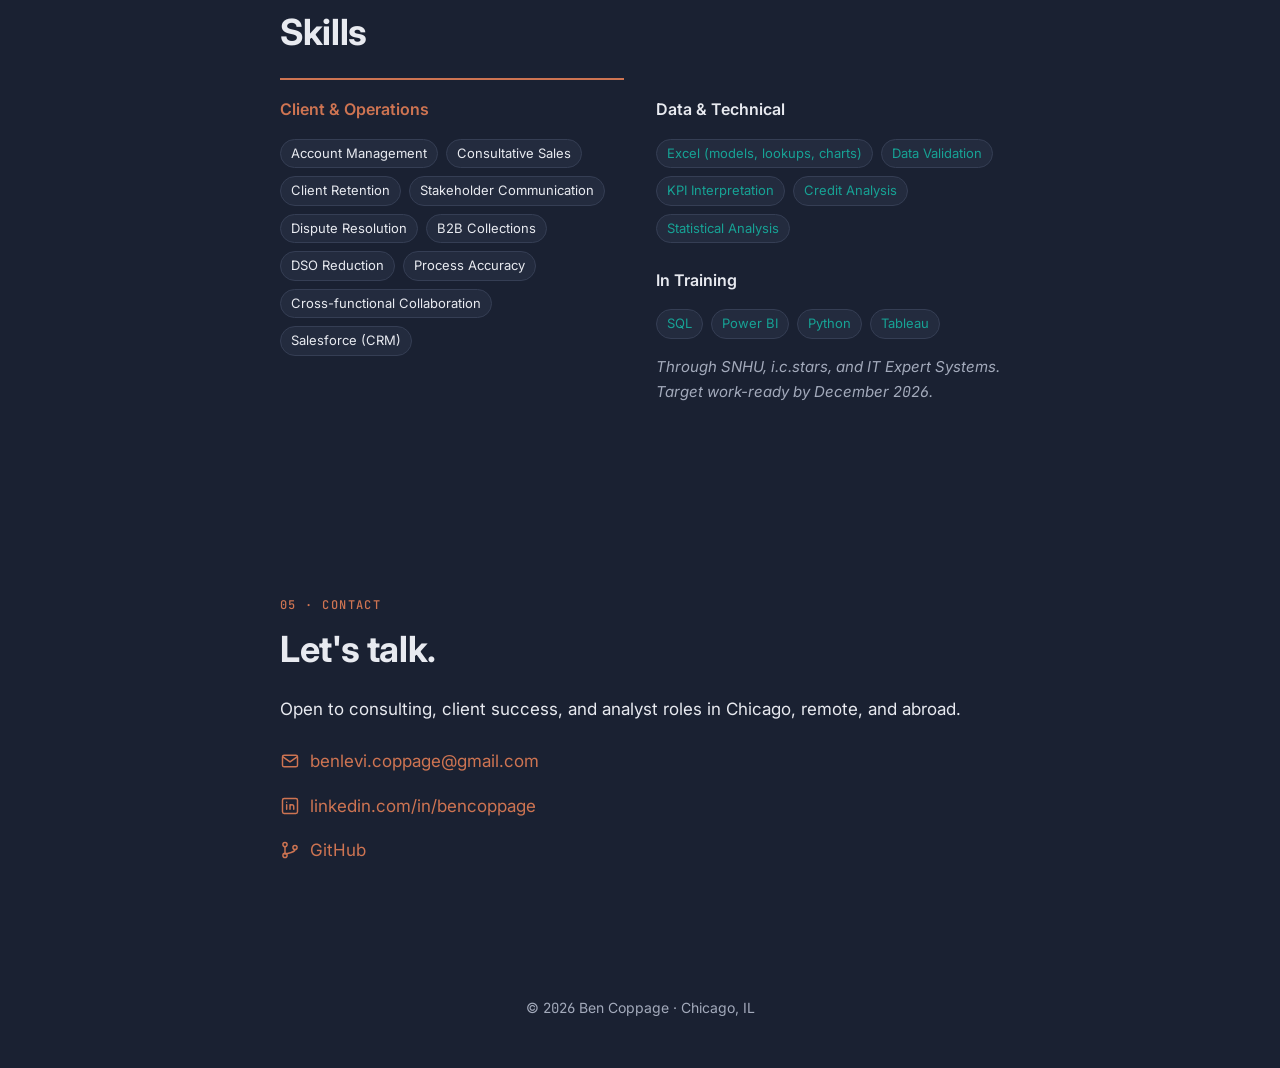
==== commit 9712bef6: "Update Chicago immigrant housing card with map and early findings" ====
--- a/index.html
+++ b/index.html
@@ -177,15 +177,9 @@
         <article class="card" id="chicago_housing">
           <p class="meta">In progress &middot; Started <span class="num">October 2026</span></p>
           <h3>Who Arrived, and Where Did They Live? Mapping Immigrant Settlement and Housing Pressure in Chicago</h3>
-          <p class="problem">How did the change in foreign-born population across Chicago's <span class="num">77</span> community areas relate to housing stock and rental market outcomes between <span class="num">2015</span> and <span class="num">2024</span>?</p>
-          <ul>
-            <li>Built a reproducible Python pipeline that pulls Census tract data.</li>
-            <li>Matched about <span class="num">800</span> census tracts to Chicago's <span class="num">77</span> community areas with a spatial join, for both <span class="num">2010</span> and <span class="num">2020</span> tract boundaries.</li>
-            <li>Validated the <span class="num">2010</span> tract match against Chicago's population total, within <span class="num">0.02%</span>.</li>
-            <li>Rebuilt community-area median rent from Census rent-range data. The method reproduces Census-published tract medians within <span class="num">$1</span>.</li>
-            <li>Tools: Python, pandas, GeoPandas, Census API, Git, GitHub.</li>
-          </ul>
-          <p class="result">Next: a combined change table, maps, and a written analysis, with a target completion of <span class="num">November 15, 2026</span>. <a href="https://github.com/bcoppage-IC/chicago-immigrant-housing" target="_blank" rel="noopener">View the repo</a></p>
+          <img src="https://raw.githubusercontent.com/bcoppage-IC/chicago-immigrant-housing/main/outputs/map_fb_share_change.png" alt="Change in foreign-born share by Chicago community area" style="width: 100%; height: auto;">
+          <p class="problem">Compares change in foreign-born population with rent across Chicago's <span class="num">77</span> community areas, <span class="num">2011-2015</span> vs. <span class="num">2020-2024</span>. Early finding: areas where the foreign-born share fell saw larger rent increases (r = <span class="num">-0.37</span>). Avondale, Logan Square, and the Lower West Side lost about <span class="num">11,000</span> foreign-born residents combined while real rents rose <span class="num">23%</span> to <span class="num">32%</span>. Built in Python with Census API data, spatial joins, and checks against CMAP.</p>
+          <p class="result"><a href="https://github.com/bcoppage-IC/chicago-immigrant-housing" target="_blank" rel="noopener">View the repo</a></p>
         </article>
 
       </div>
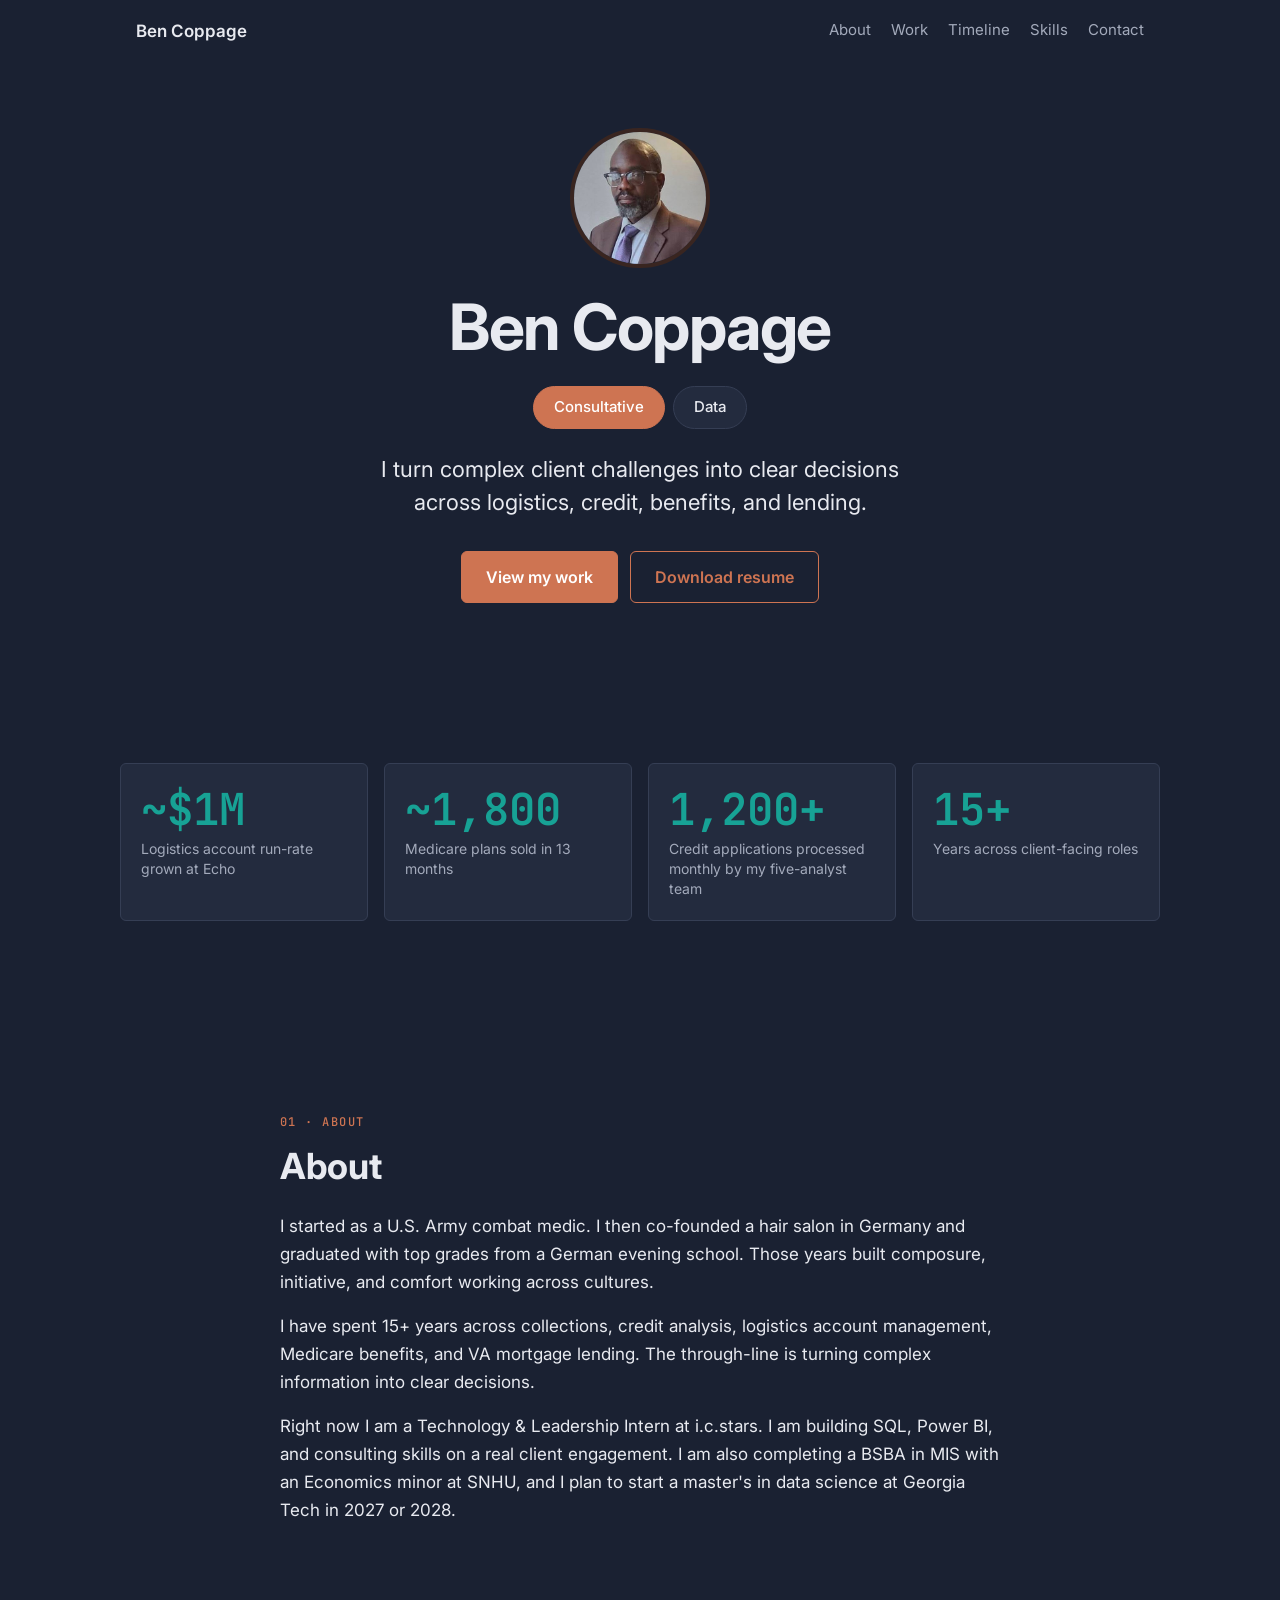
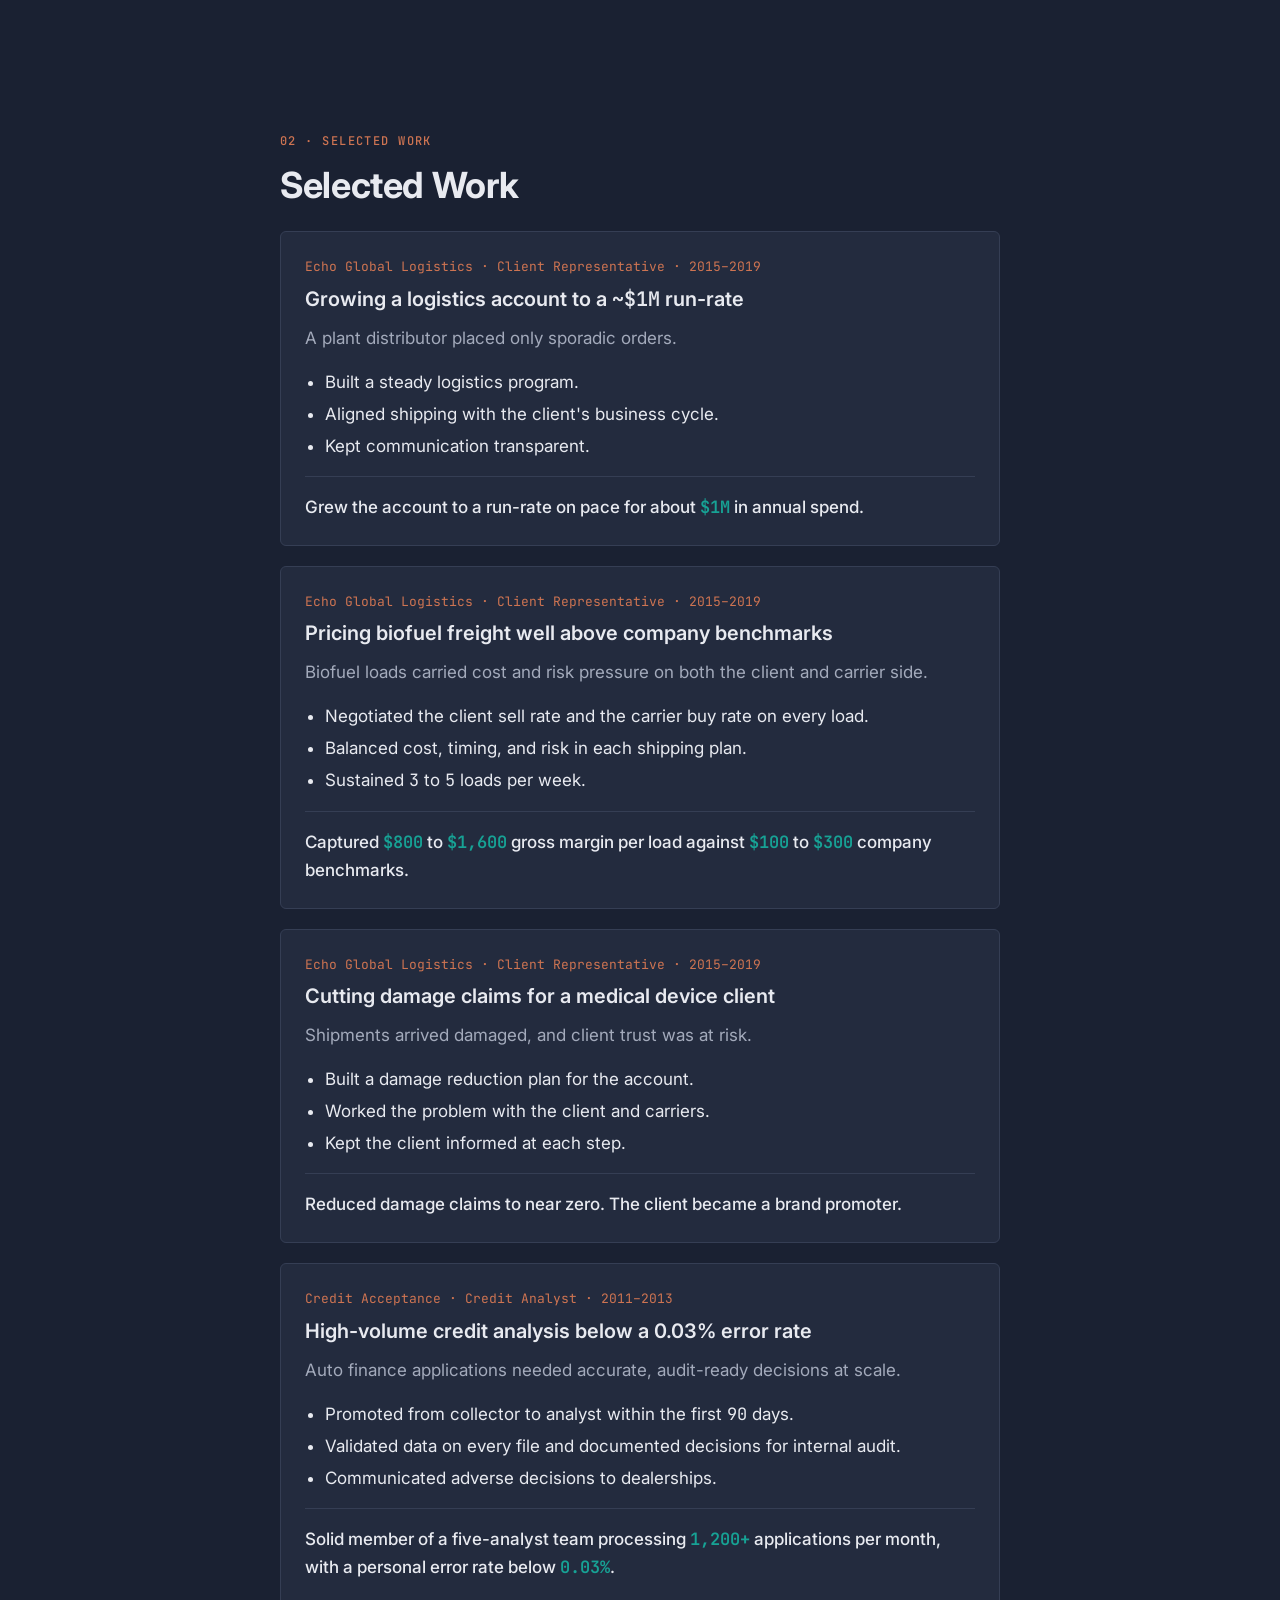
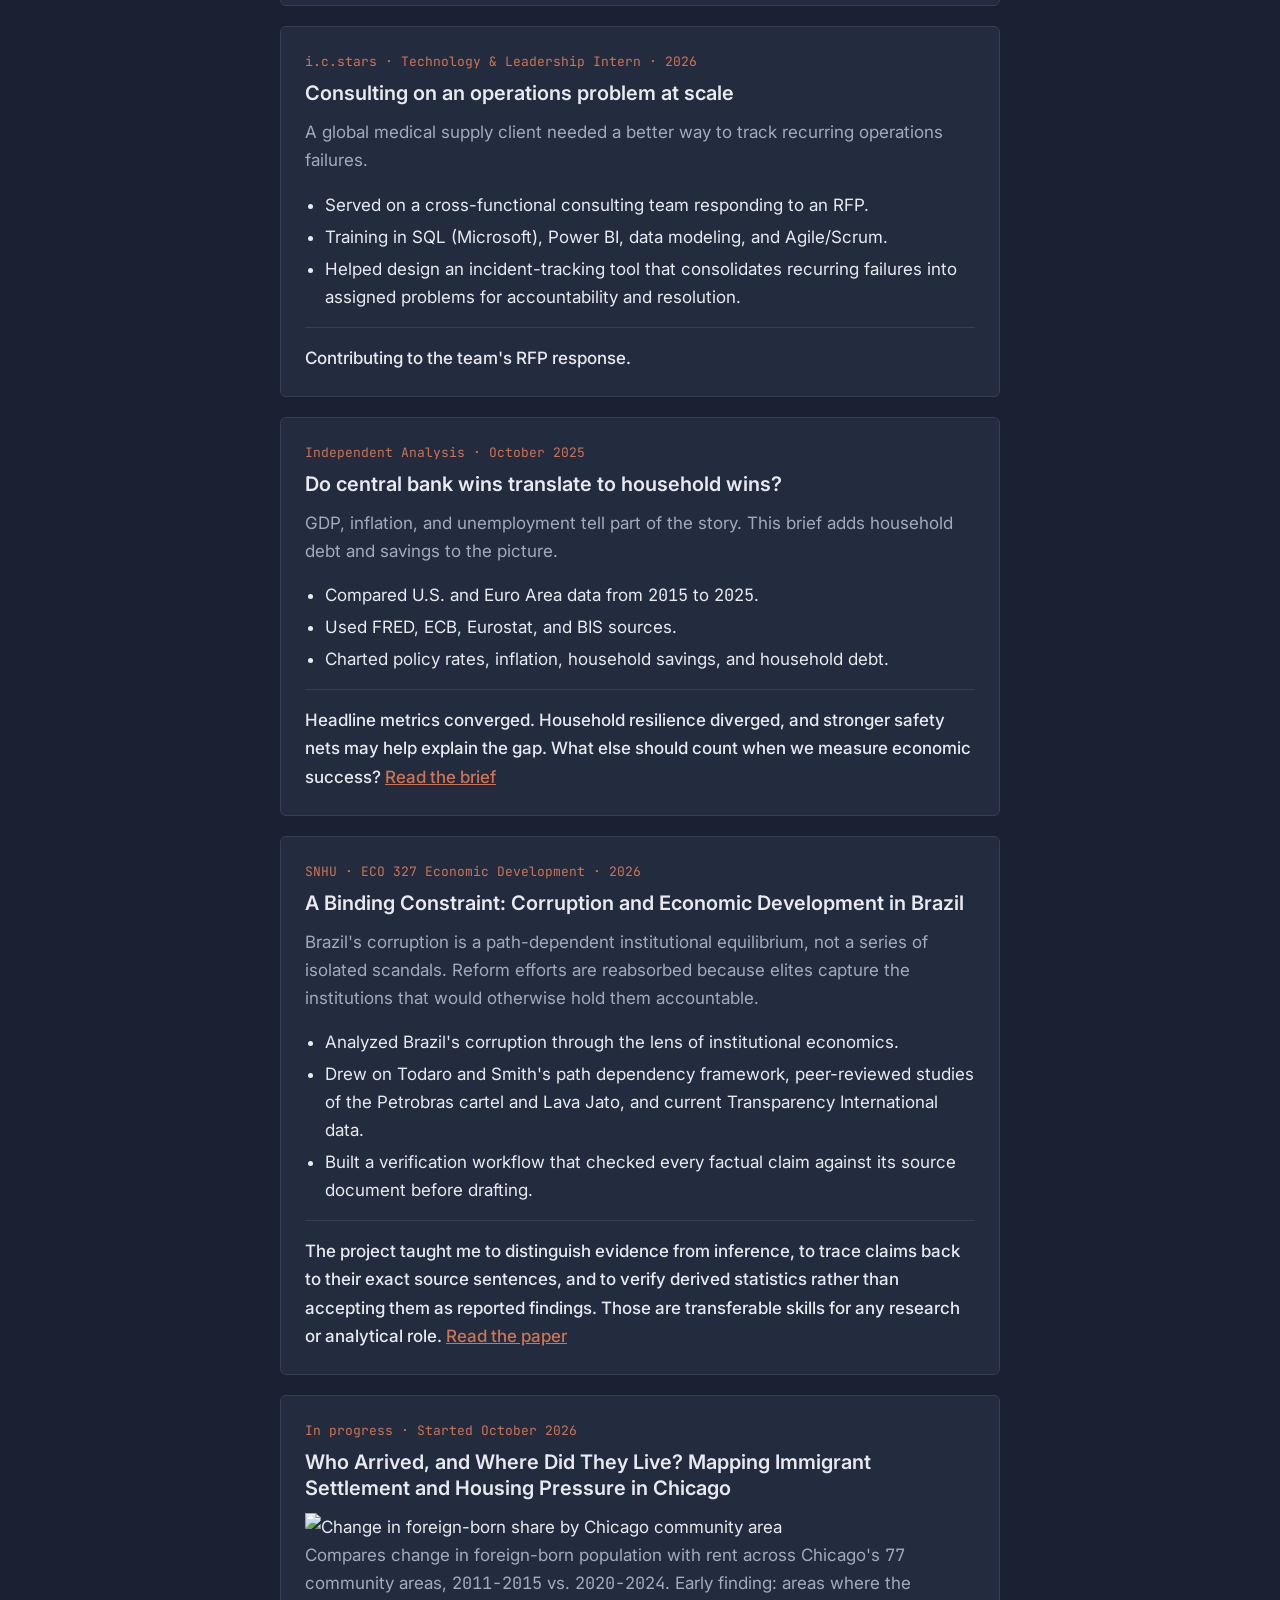
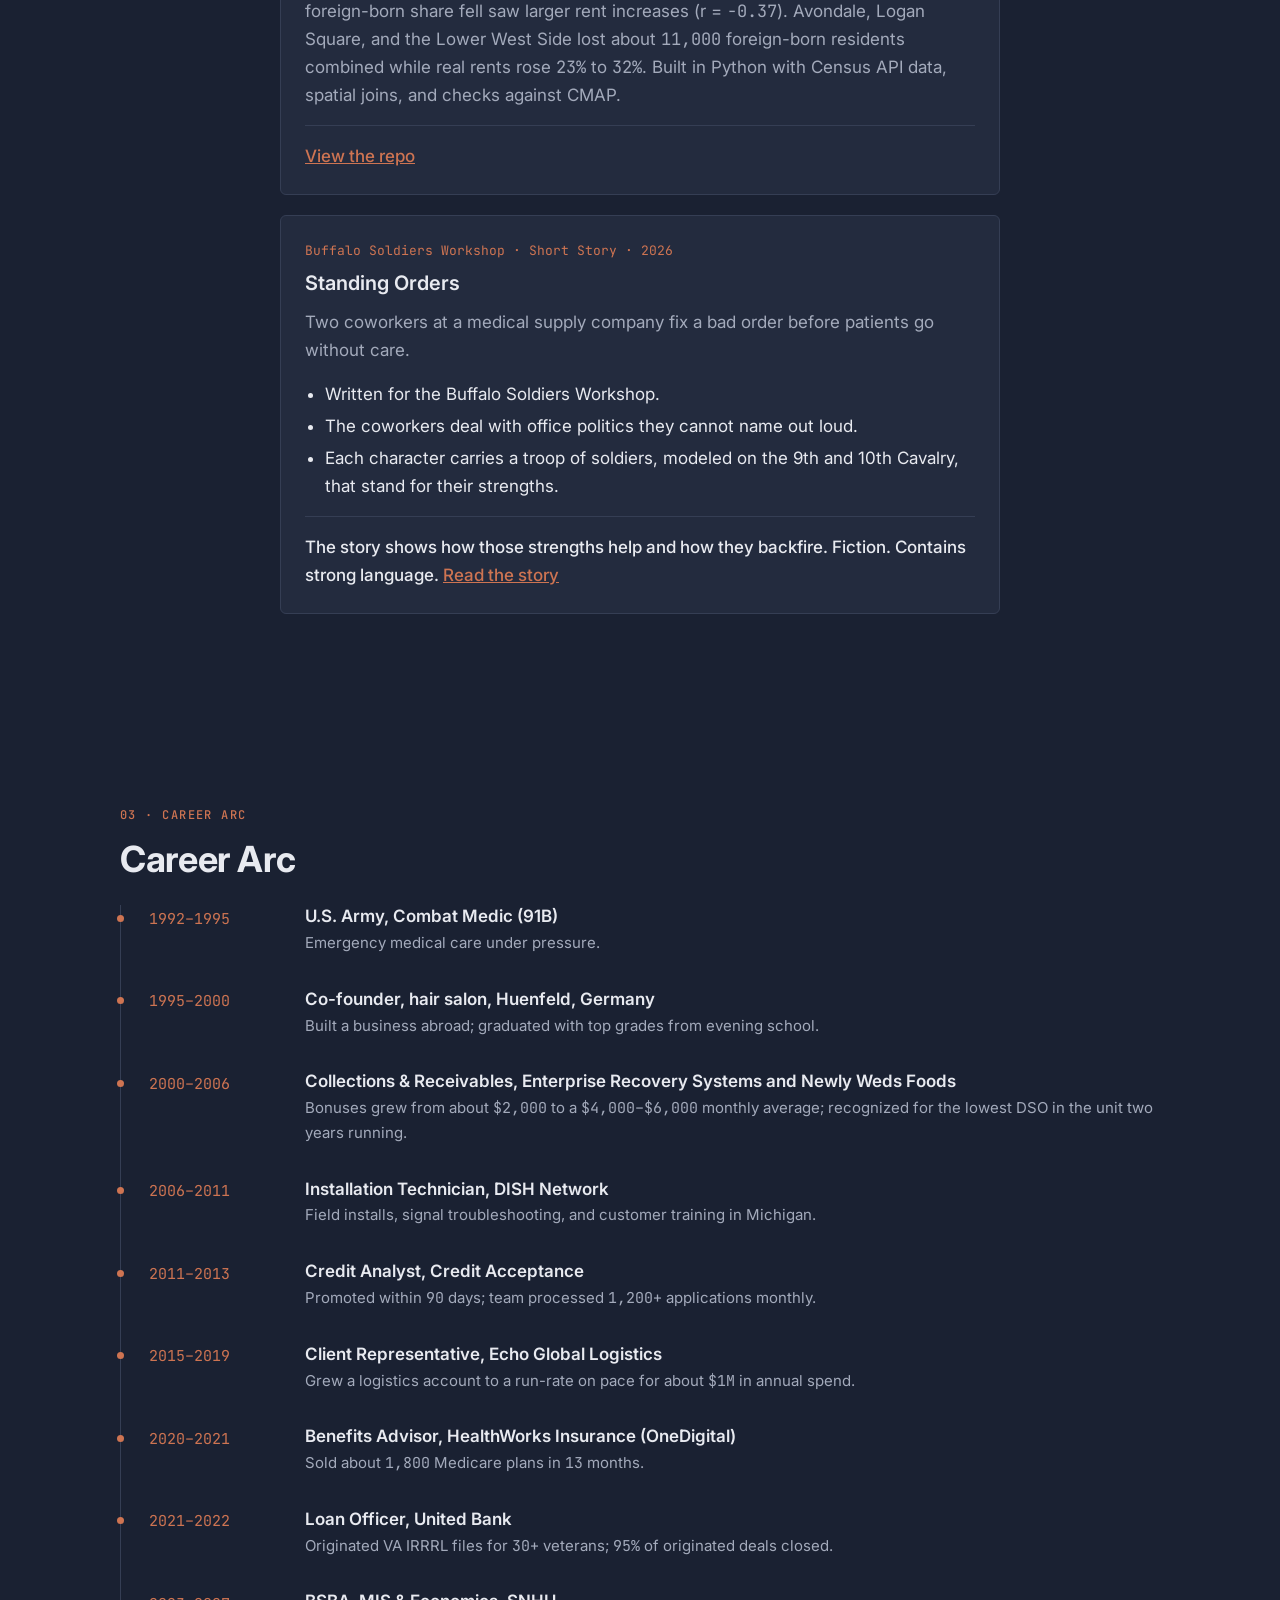
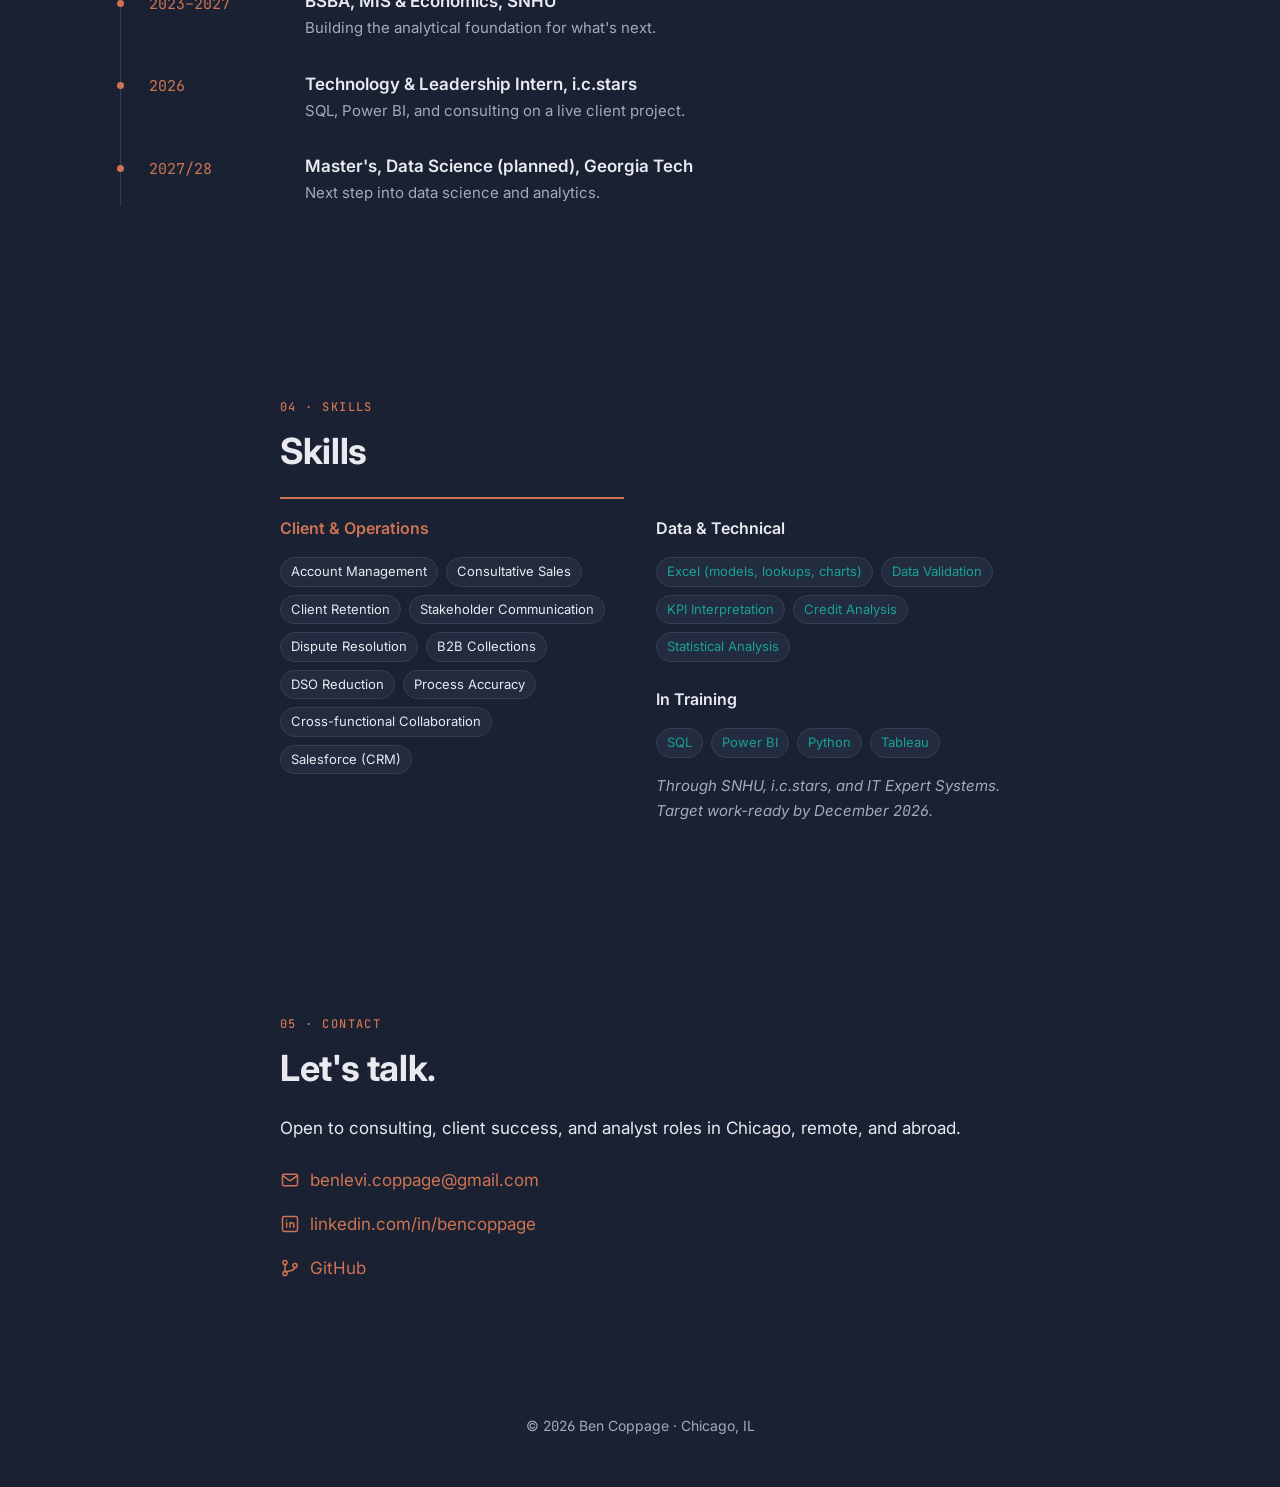
==== commit 65bff146: "Add Standing Orders card to Selected Work" ====
--- a/index.html
+++ b/index.html
@@ -180,6 +180,18 @@
           <img src="https://raw.githubusercontent.com/bcoppage-IC/chicago-immigrant-housing/main/outputs/map_fb_share_change.png" alt="Change in foreign-born share by Chicago community area" style="width: 100%; height: auto;">
           <p class="problem">Compares change in foreign-born population with rent across Chicago's <span class="num">77</span> community areas, <span class="num">2011-2015</span> vs. <span class="num">2020-2024</span>. Early finding: areas where the foreign-born share fell saw larger rent increases (r = <span class="num">-0.37</span>). Avondale, Logan Square, and the Lower West Side lost about <span class="num">11,000</span> foreign-born residents combined while real rents rose <span class="num">23%</span> to <span class="num">32%</span>. Built in Python with Census API data, spatial joins, and checks against CMAP.</p>
           <p class="result"><a href="https://github.com/bcoppage-IC/chicago-immigrant-housing" target="_blank" rel="noopener">View the repo</a></p>
+        </article>
+
+        <article class="card" id="standing_orders">
+          <p class="meta">Buffalo Soldiers Workshop &middot; Short Story &middot; <span class="num">2026</span></p>
+          <h3>Standing Orders</h3>
+          <p class="problem">Two coworkers at a medical supply company fix a bad order before patients go without care.</p>
+          <ul>
+            <li>Written for the Buffalo Soldiers Workshop.</li>
+            <li>The coworkers deal with office politics they cannot name out loud.</li>
+            <li>Each character carries a troop of soldiers, modeled on the 9th and 10th Cavalry, that stand for their strengths.</li>
+          </ul>
+          <p class="result">The story shows how those strengths help and how they backfire. Fiction. Contains strong language. <a href="Standing_Orders.pdf">Read the story</a></p>
         </article>
 
       </div>
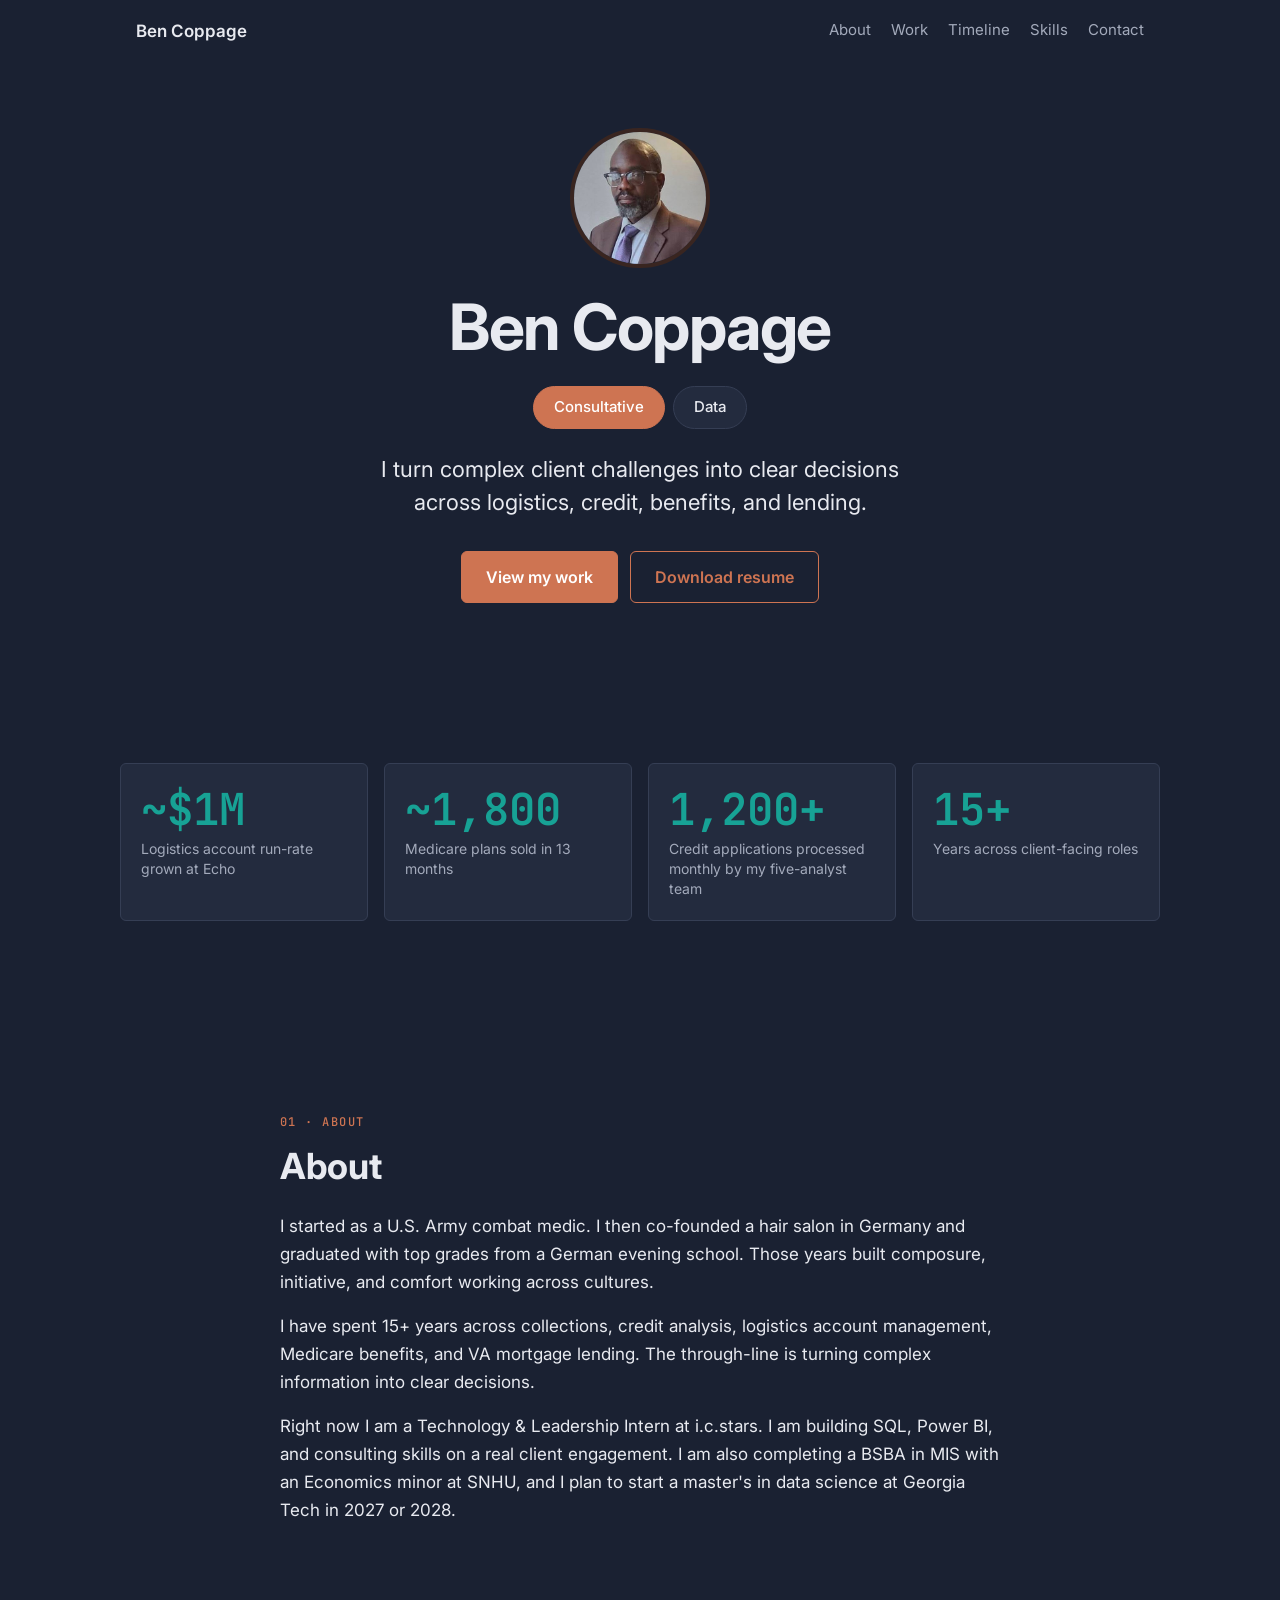
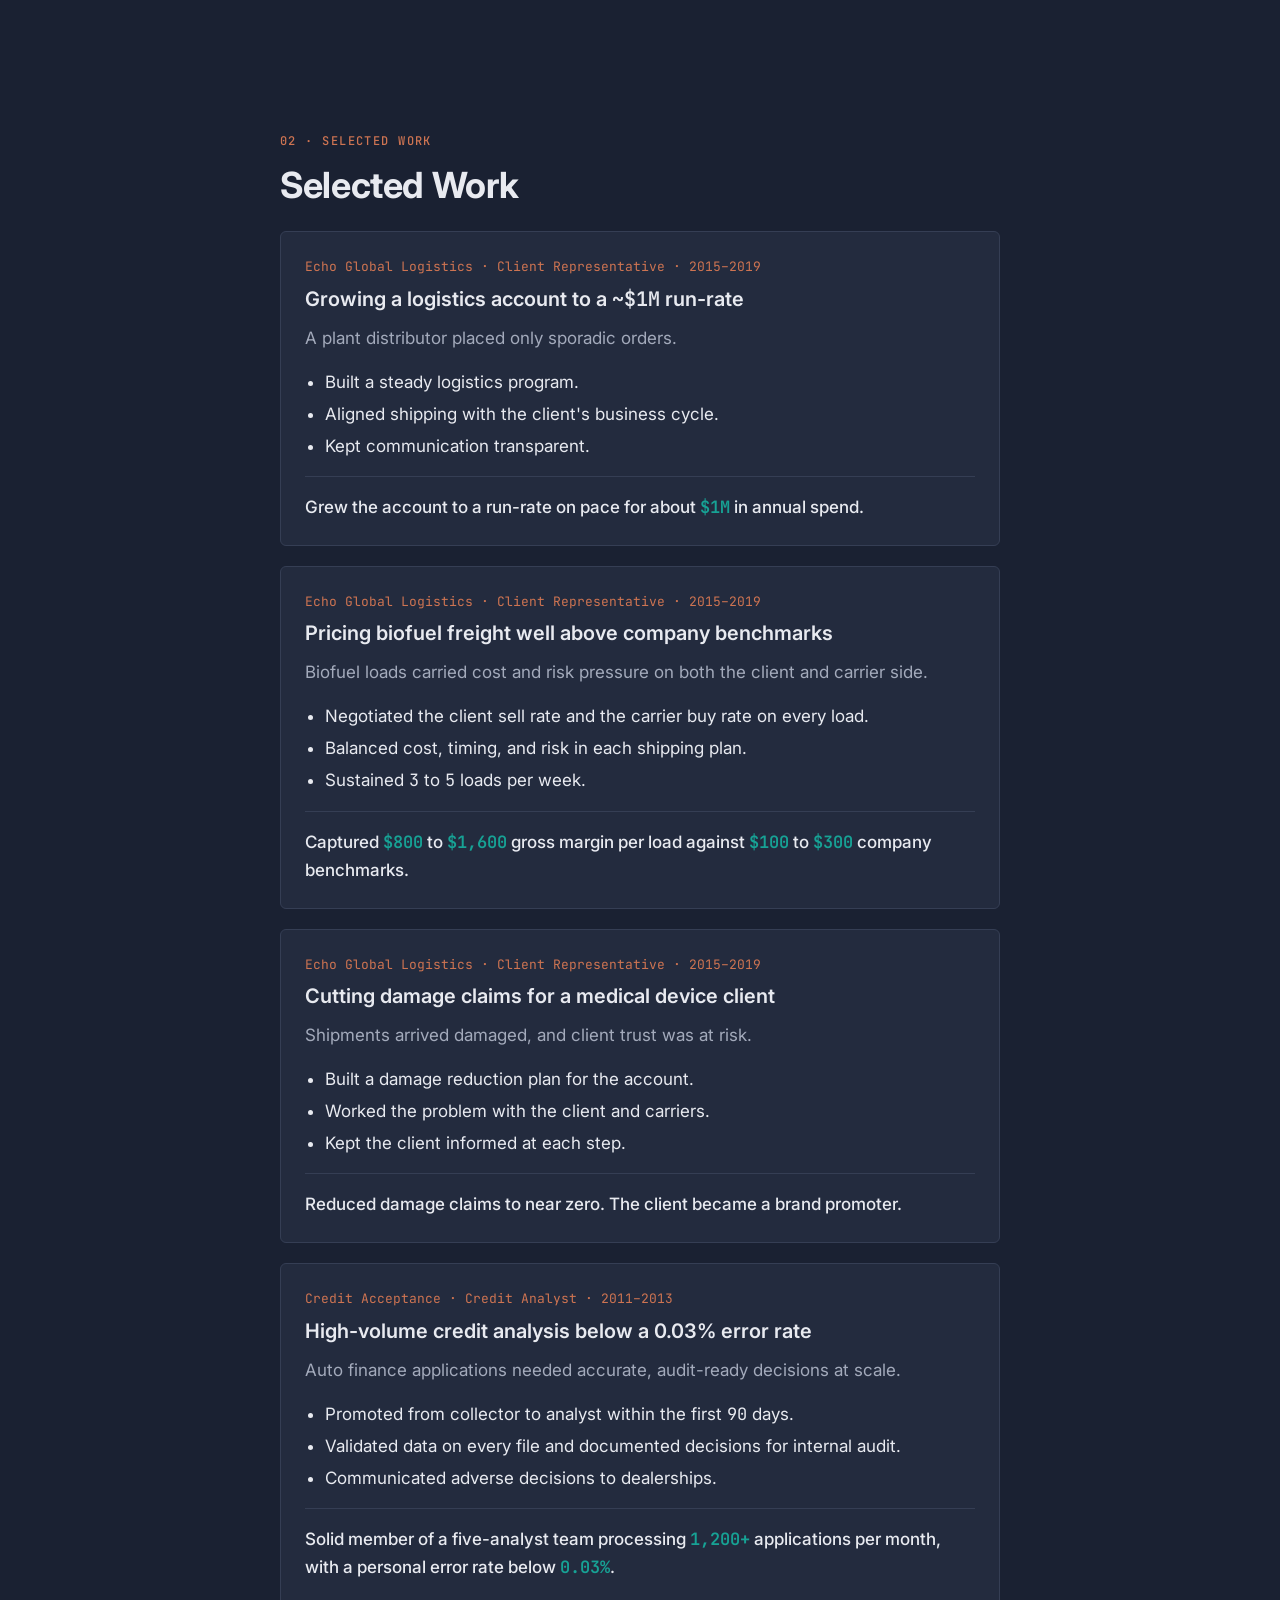
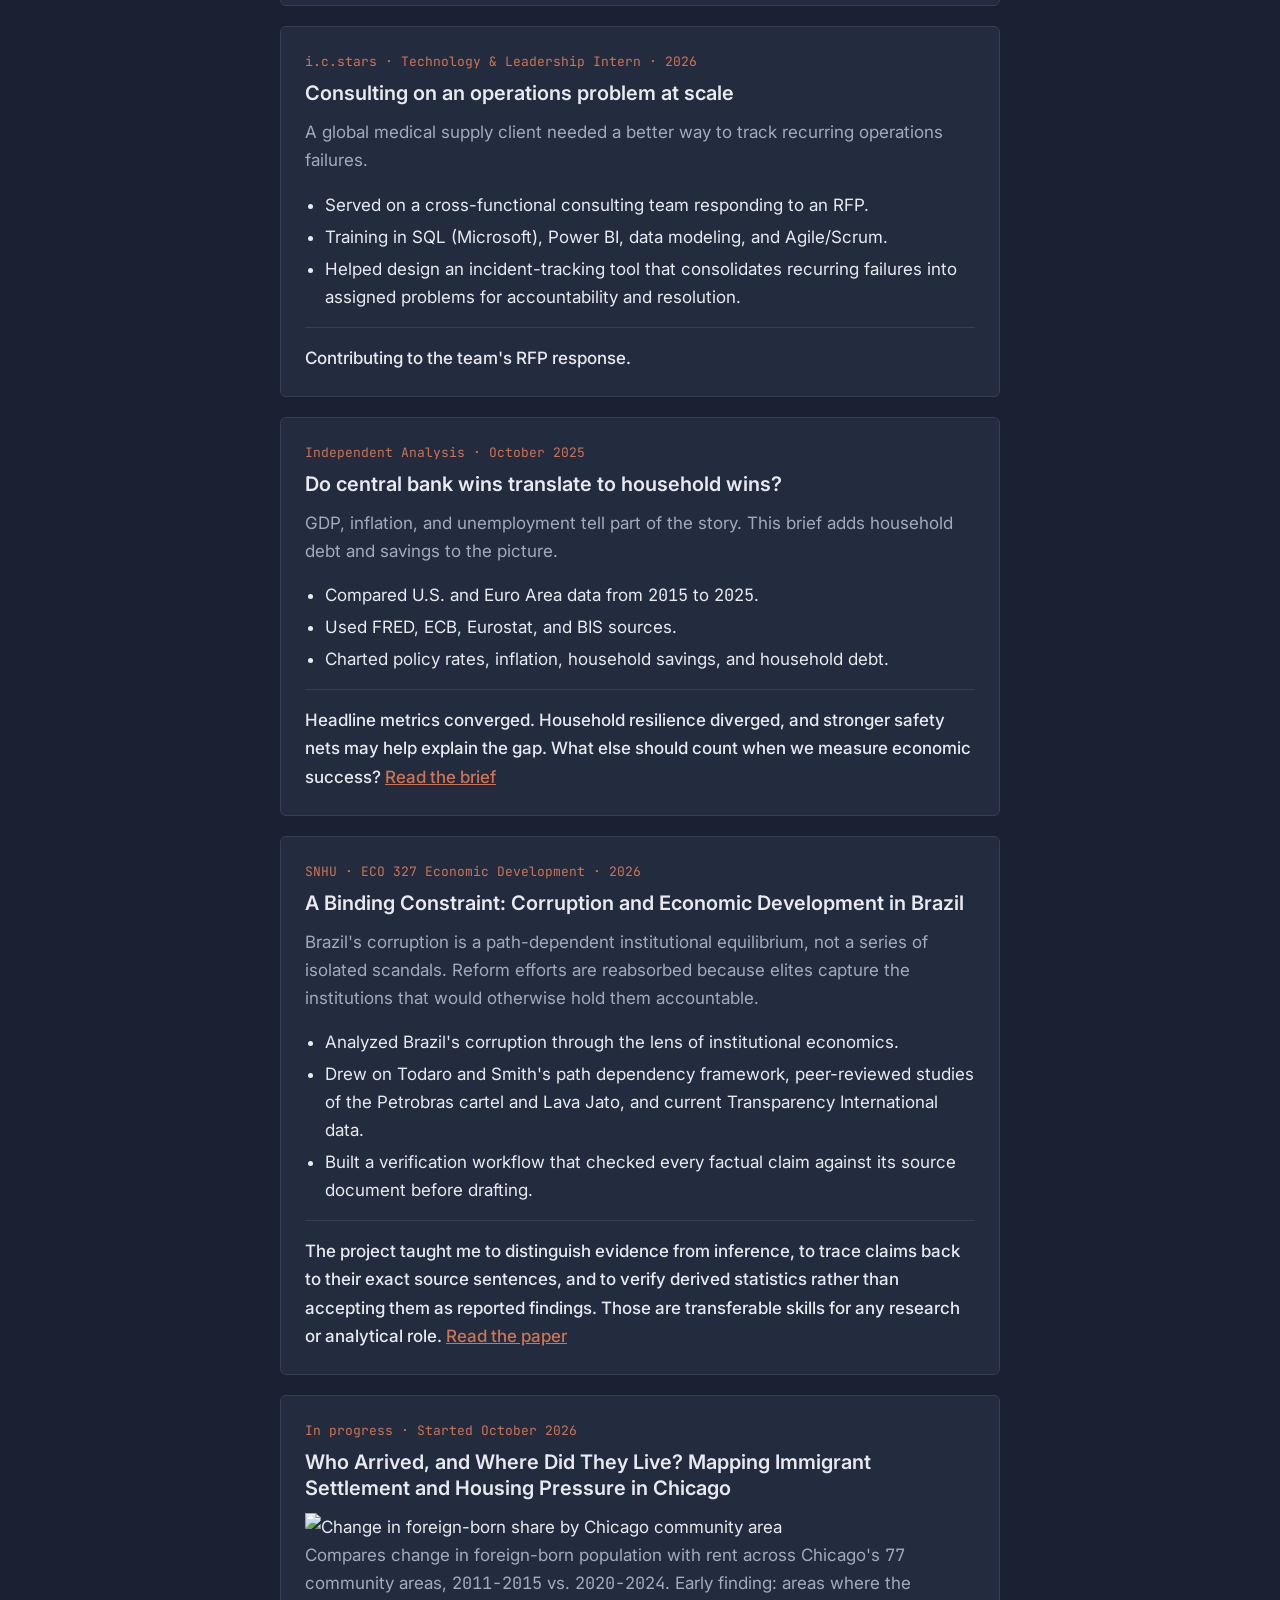
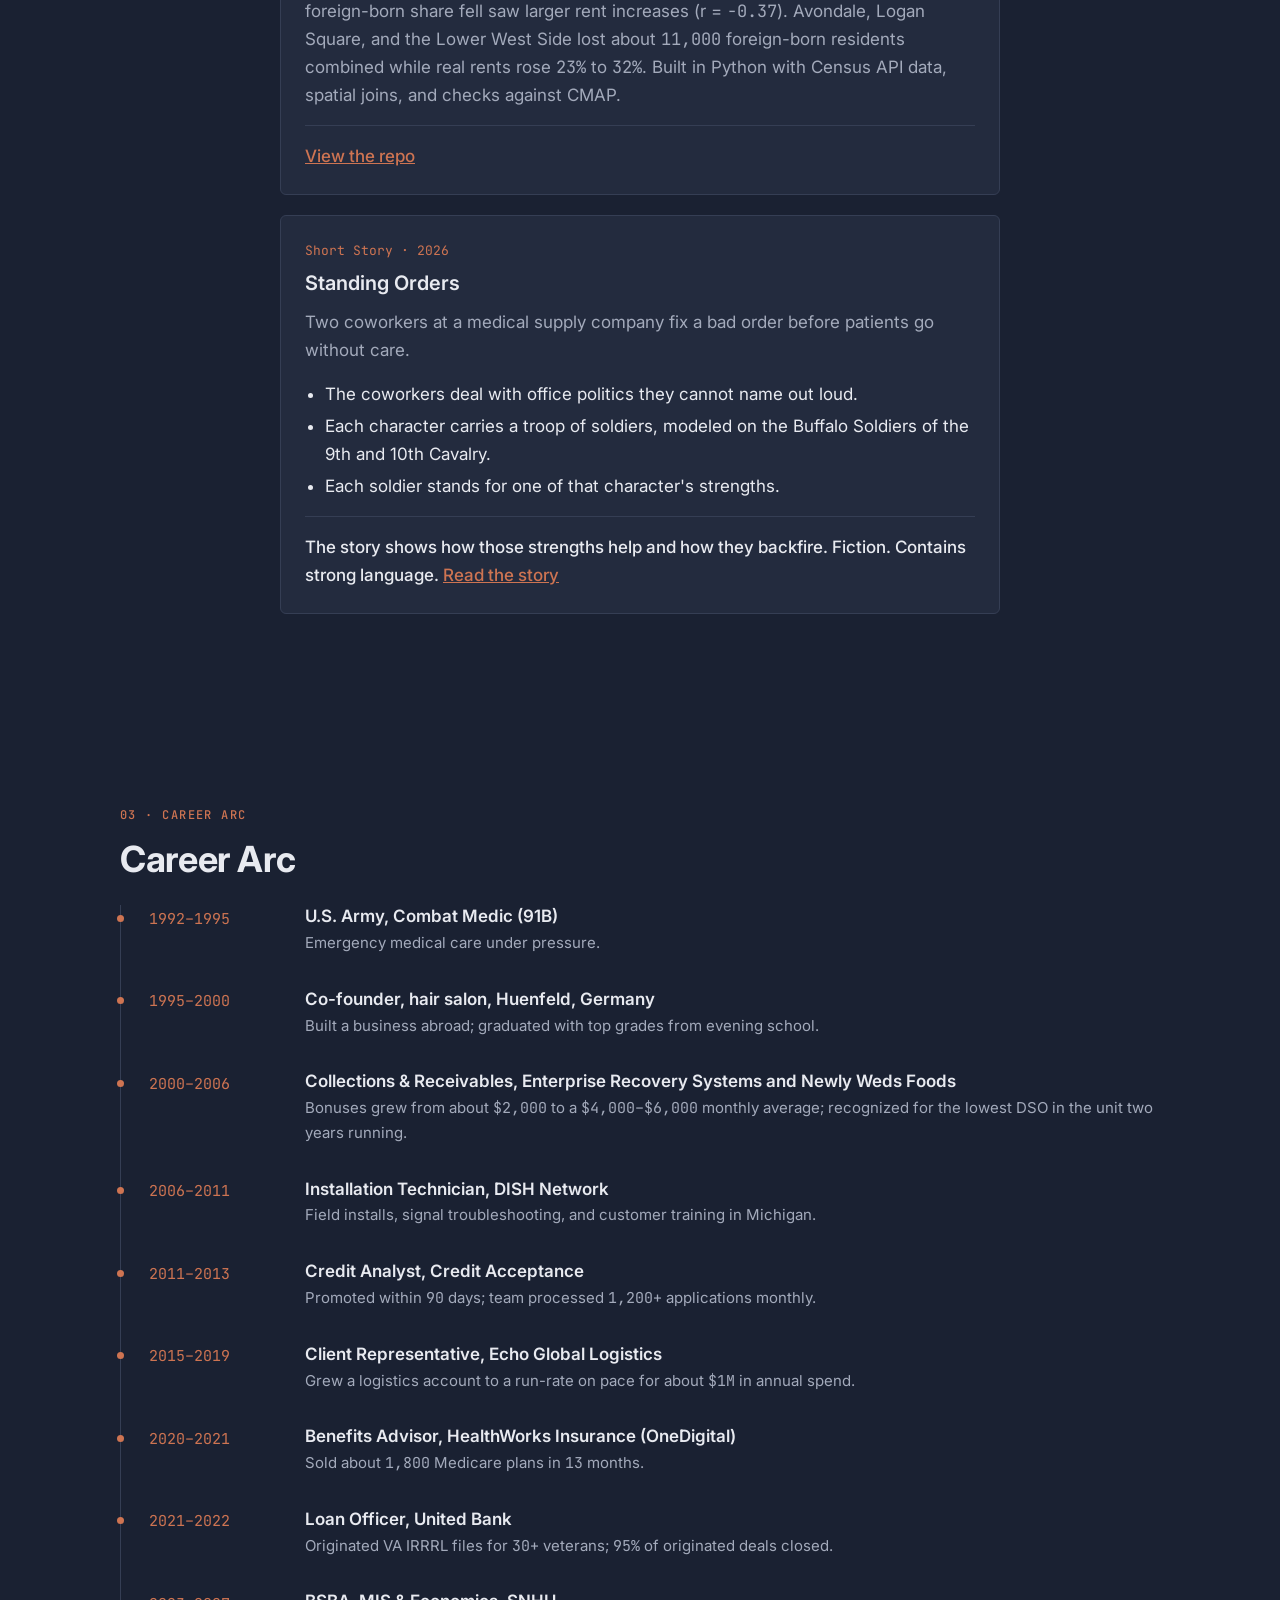
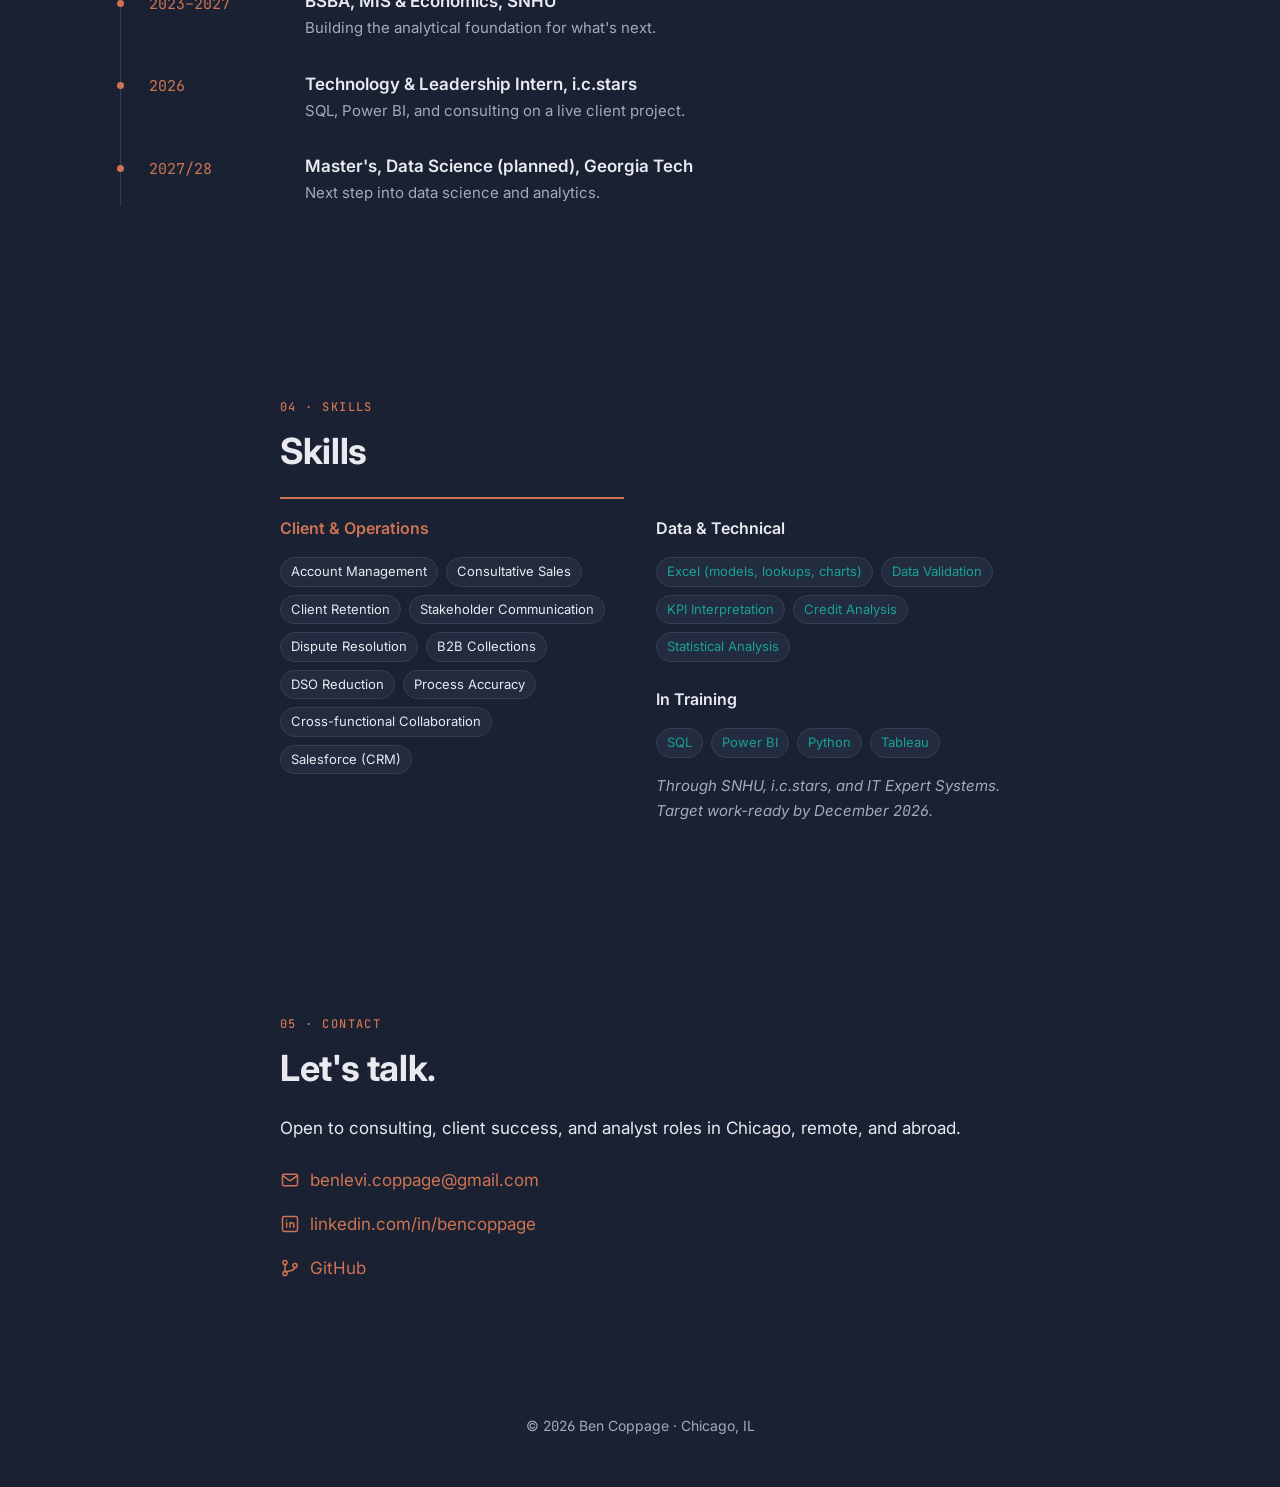
==== commit b1716f1d: "Remove workshop name from Standing Orders card" ====
--- a/index.html
+++ b/index.html
@@ -183,13 +183,13 @@
         </article>
 
         <article class="card" id="standing_orders">
-          <p class="meta">Buffalo Soldiers Workshop &middot; Short Story &middot; <span class="num">2026</span></p>
+          <p class="meta">Short Story &middot; <span class="num">2026</span></p>
           <h3>Standing Orders</h3>
           <p class="problem">Two coworkers at a medical supply company fix a bad order before patients go without care.</p>
           <ul>
-            <li>Written for the Buffalo Soldiers Workshop.</li>
             <li>The coworkers deal with office politics they cannot name out loud.</li>
-            <li>Each character carries a troop of soldiers, modeled on the 9th and 10th Cavalry, that stand for their strengths.</li>
+            <li>Each character carries a troop of soldiers, modeled on the Buffalo Soldiers of the 9th and 10th Cavalry.</li>
+            <li>Each soldier stands for one of that character's strengths.</li>
           </ul>
           <p class="result">The story shows how those strengths help and how they backfire. Fiction. Contains strong language. <a href="Standing_Orders.pdf">Read the story</a></p>
         </article>
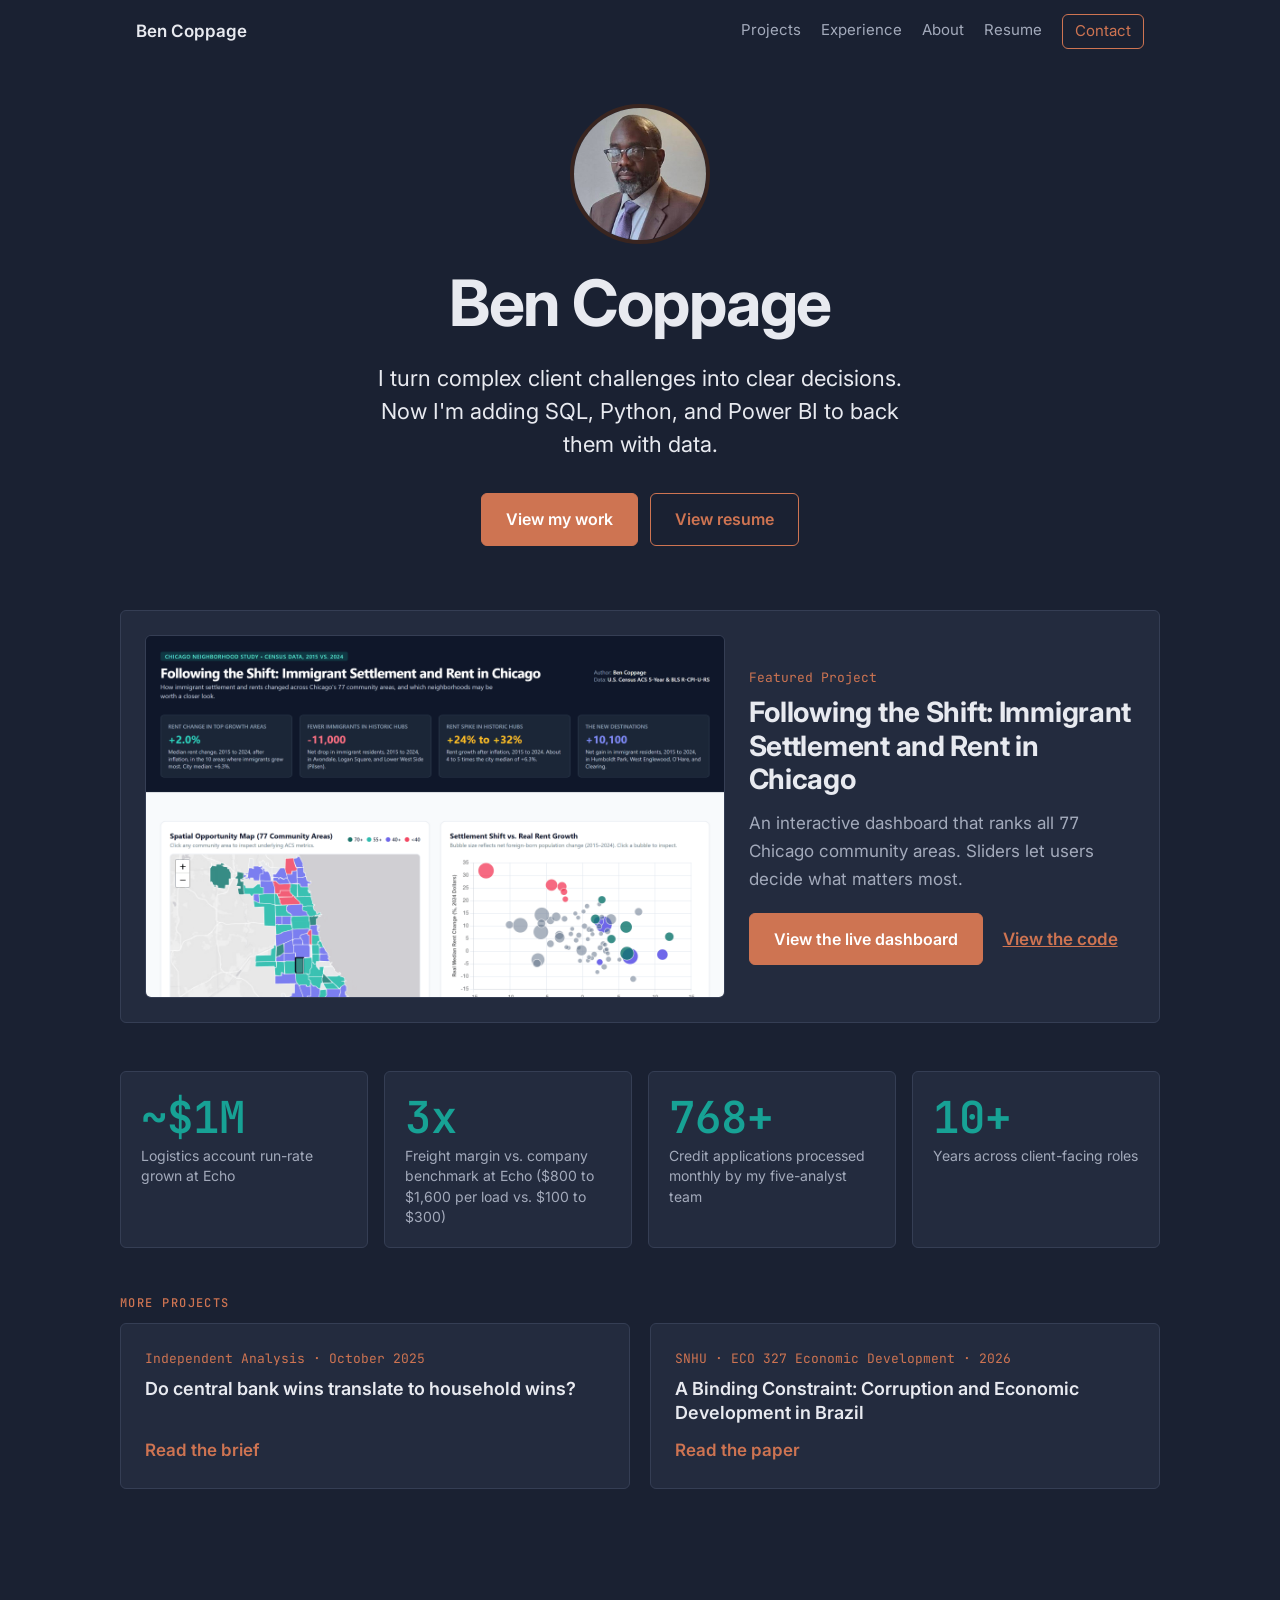
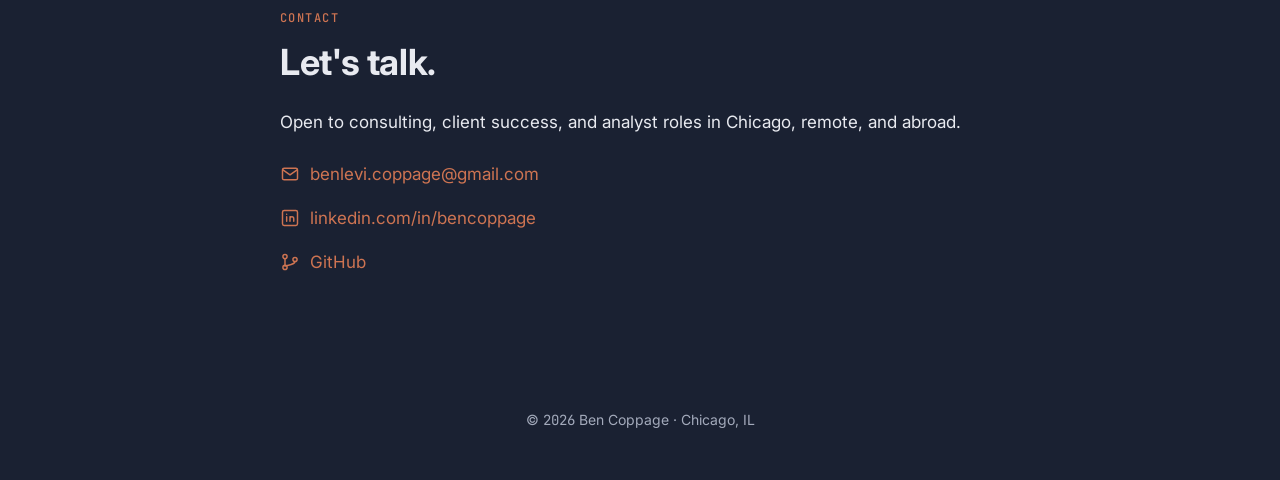
==== commit 8277789a: "Split portfolio into pages, feature dashboard, remove dates" ====
--- a/index.html
+++ b/index.html
@@ -8,25 +8,30 @@
 <meta property="og:title" content="Ben Coppage | Business Consulting &amp; Consultative Sales">
 <meta property="og:description" content="Business consulting and consultative sales candidate in Chicago, open to remote and international roles. I turn client challenges into data-backed recommendations with SQL, Power BI, and Excel.">
 <meta property="og:type" content="website">
+<meta property="og:url" content="https://bcoppage-ic.github.io/Portfolio/">
 <meta property="og:image" content="https://bcoppage-ic.github.io/Portfolio/images/og-image.jpg?v=2">
 <meta property="og:image:width" content="1200">
 <meta property="og:image:height" content="627">
 <link rel="preconnect" href="https://fonts.googleapis.com">
 <link rel="preconnect" href="https://fonts.gstatic.com" crossorigin>
 <link href="https://fonts.googleapis.com/css2?family=Inter:wght@400;500;600;700&family=JetBrains+Mono:wght@400;500;600&display=swap" rel="stylesheet">
+<link rel="icon" href="favicon.svg" type="image/svg+xml">
 <link rel="stylesheet" href="style.css">
 </head>
-<body data-track="consultative">
+<body>
 
 <header class="site">
   <nav aria-label="Primary">
-    <a class="brand" href="#top">Ben Coppage</a>
-    <ul class="links">
-      <li><a href="#about">About</a></li>
-      <li><a href="#work">Work</a></li>
-      <li><a href="#timeline">Timeline</a></li>
-      <li><a href="#skills">Skills</a></li>
-      <li><a href="#contact">Contact</a></li>
+    <a class="brand" href="index.html" aria-current="page">Ben Coppage</a>
+    <button class="menu-btn" type="button" aria-expanded="false" aria-controls="nav-links" aria-label="Menu">
+      <svg viewBox="0 0 24 24" aria-hidden="true"><path d="M4 7h16M4 12h16M4 17h16"/></svg>
+    </button>
+    <ul class="links" id="nav-links">
+      <li><a href="projects.html">Projects</a></li>
+      <li><a href="experience.html">Experience</a></li>
+      <li><a href="about.html">About</a></li>
+      <li><a href="resume.pdf" target="_blank" rel="noopener">Resume</a></li>
+      <li><a class="nav-cta" href="#contact">Contact</a></li>
     </ul>
   </nav>
 </header>
@@ -34,22 +39,33 @@
 <main>
 
   <section id="top" class="hero" aria-label="Introduction">
-    <!-- TODO: client supplies photo.jpg (square crop works best) -->
     <img src="images/photo.jpg" alt="Ben Coppage" width="140" height="140">
     <h1>Ben Coppage</h1>
-    <div class="toggle" role="group" aria-label="Choose a focus">
-      <button type="button" data-track="consultative" aria-pressed="true">Consultative</button>
-      <button type="button" data-track="data" aria-pressed="false">Data</button>
-    </div>
-    <p id="tagline" aria-live="polite">I turn complex client challenges into clear decisions across logistics, credit, benefits, and lending.</p>
+    <p class="tagline">I turn complex client challenges into clear decisions. Now I'm adding SQL, Python, and Power BI to back them with data.</p>
     <div class="ctas">
-      <a class="btn fill" href="#work">View my work</a>
-      <!-- TODO: client supplies resume.pdf -->
-      <a class="btn line" href="resume.pdf">Download resume</a>
+      <a class="btn fill" href="projects.html">View my work</a>
+      <a class="btn line" href="resume.pdf" target="_blank" rel="noopener">View resume</a>
     </div>
   </section>
 
-  <section id="glance" class="sec reveal" aria-labelledby="glance-h">
+  <section id="featured" class="sec snug reveal" aria-labelledby="featured-h">
+    <div class="inner wide">
+      <article class="card feature">
+        <a class="feature-img" href="https://bcoppage-ic.github.io/chicago-immigrant-housing/" target="_blank" rel="noopener"><img src="images/chicago_dashboard.png" alt="Chicago immigrant settlement and rent dashboard, showing four key figures and a map of the 77 community areas" width="2560" height="1600"></a>
+        <div>
+          <p class="meta">Featured Project</p>
+          <h2 id="featured-h">Following the Shift: Immigrant Settlement and Rent in Chicago</h2>
+          <p class="problem">An interactive dashboard that ranks all <span class="num">77</span> Chicago community areas. Sliders let users decide what matters most.</p>
+          <div class="actions">
+            <a class="btn fill" href="https://bcoppage-ic.github.io/chicago-immigrant-housing/" target="_blank" rel="noopener">View the live dashboard</a>
+            <a href="https://github.com/bcoppage-IC/chicago-immigrant-housing" target="_blank" rel="noopener">View the code</a>
+          </div>
+        </div>
+      </article>
+    </div>
+  </section>
+
+  <section id="glance" class="sec snug reveal" aria-labelledby="glance-h">
     <div class="inner wide">
       <h2 id="glance-h" class="sr-only">At a glance</h2>
       <ul class="stats">
@@ -58,8 +74,8 @@
           <span class="stat-label">Logistics account run-rate grown at Echo</span>
         </li>
         <li>
-          <span class="stat-num" data-to="1800" data-pre="~">~1,800</span>
-          <span class="stat-label">Medicare plans sold in 13 months</span>
+          <span class="stat-num" data-to="5" data-suf="x">5x</span>
+          <span class="stat-label">Freight margin vs. company benchmark at Echo ($800 to $1,600 per load vs. $100 to $300)</span>
         </li>
         <li>
           <span class="stat-num" data-to="1200" data-suf="+">1,200+</span>
@@ -73,230 +89,27 @@
     </div>
   </section>
 
-  <section id="about" class="sec reveal">
-    <div class="inner prose">
-      <p class="eyebrow">01 &middot; About</p>
-      <h2>About</h2>
-      <p>I started as a U.S. Army combat medic. I then co-founded a hair salon in Germany and graduated with top grades from a German evening school. Those years built composure, initiative, and comfort working across cultures.</p>
-      <p>I have spent 15+ years across collections, credit analysis, logistics account management, Medicare benefits, and VA mortgage lending. The through-line is turning complex information into clear decisions.</p>
-      <p>Right now I am a Technology &amp; Leadership Intern at i.c.stars. I am building SQL, Power BI, and consulting skills on a real client engagement. I am also completing a BSBA in MIS with an Economics minor at SNHU, and I plan to start a master's in data science at Georgia Tech in 2027 or 2028.</p>
-    </div>
-  </section>
-
-  <section id="work" class="sec reveal">
-    <div class="inner prose">
-      <p class="eyebrow">02 &middot; Selected Work</p>
-      <h2>Selected Work</h2>
-      <div class="cards">
-
-        <article class="card">
-          <p class="meta">Echo Global Logistics &middot; Client Representative &middot; <span class="num">2015&ndash;2019</span></p>
-          <h3>Growing a logistics account to a <span class="num">~$1M</span> run-rate</h3>
-          <p class="problem">A plant distributor placed only sporadic orders.</p>
-          <ul>
-            <li>Built a steady logistics program.</li>
-            <li>Aligned shipping with the client's business cycle.</li>
-            <li>Kept communication transparent.</li>
-          </ul>
-          <p class="result">Grew the account to a run-rate on pace for about <span class="num">$1M</span> in annual spend.</p>
-        </article>
-
-        <article class="card">
-          <p class="meta">Echo Global Logistics &middot; Client Representative &middot; <span class="num">2015&ndash;2019</span></p>
-          <h3>Pricing biofuel freight well above company benchmarks</h3>
-          <p class="problem">Biofuel loads carried cost and risk pressure on both the client and carrier side.</p>
-          <ul>
-            <li>Negotiated the client sell rate and the carrier buy rate on every load.</li>
-            <li>Balanced cost, timing, and risk in each shipping plan.</li>
-            <li>Sustained <span class="num">3</span> to <span class="num">5</span> loads per week.</li>
-          </ul>
-          <p class="result">Captured <span class="num">$800</span> to <span class="num">$1,600</span> gross margin per load against <span class="num">$100</span> to <span class="num">$300</span> company benchmarks.</p>
-        </article>
-
-        <article class="card">
-          <p class="meta">Echo Global Logistics &middot; Client Representative &middot; <span class="num">2015&ndash;2019</span></p>
-          <h3>Cutting damage claims for a medical device client</h3>
-          <p class="problem">Shipments arrived damaged, and client trust was at risk.</p>
-          <ul>
-            <li>Built a damage reduction plan for the account.</li>
-            <li>Worked the problem with the client and carriers.</li>
-            <li>Kept the client informed at each step.</li>
-          </ul>
-          <p class="result">Reduced damage claims to near zero. The client became a brand promoter.</p>
-        </article>
-
-        <article class="card">
-          <p class="meta">Credit Acceptance &middot; Credit Analyst &middot; <span class="num">2011&ndash;2013</span></p>
-          <h3>High-volume credit analysis below a 0.03% error rate</h3>
-          <p class="problem">Auto finance applications needed accurate, audit-ready decisions at scale.</p>
-          <ul>
-            <li>Promoted from collector to analyst within the first <span class="num">90</span> days.</li>
-            <li>Validated data on every file and documented decisions for internal audit.</li>
-            <li>Communicated adverse decisions to dealerships.</li>
-          </ul>
-          <p class="result">Solid member of a five-analyst team processing <span class="num">1,200+</span> applications per month, with a personal error rate below <span class="num">0.03%</span>.</p>
-        </article>
-
-        <article class="card">
-          <p class="meta">i.c.stars &middot; Technology &amp; Leadership Intern &middot; <span class="num">2026</span></p>
-          <h3>Consulting on an operations problem at scale</h3>
-          <p class="problem">A global medical supply client needed a better way to track recurring operations failures.</p>
-          <ul>
-            <li>Served on a cross-functional consulting team responding to an RFP.</li>
-            <li>Training in SQL (Microsoft), Power BI, data modeling, and Agile/Scrum.</li>
-            <li>Helped design an incident-tracking tool that consolidates recurring failures into assigned problems for accountability and resolution.</li>
-          </ul>
-          <p class="result">Contributing to the team's RFP response.</p>
-        </article>
-
-        
-        <article class="card">
-          <p class="meta">Independent Analysis &middot; <span class="num">October 2025</span></p>
+  <section id="more" class="sec snug reveal" aria-labelledby="more-h">
+    <div class="inner wide">
+      <h2 id="more-h" class="eyebrow">More projects</h2>
+      <div class="mini-cards">
+        <a class="card mini" href="projects.html#central_bank">
+          <span class="meta">Independent Analysis &middot; <span class="num">October 2025</span></span>
           <h3>Do central bank wins translate to household wins?</h3>
-          <p class="problem">GDP, inflation, and unemployment tell part of the story. This brief adds household debt and savings to the picture.</p>
-          <ul>
-            <li>Compared U.S. and Euro Area data from <span class="num">2015</span> to <span class="num">2025</span>.</li>
-            <li>Used FRED, ECB, Eurostat, and BIS sources.</li>
-            <li>Charted policy rates, inflation, household savings, and household debt.</li>
-          </ul>
-          <p class="result">Headline metrics converged. Household resilience diverged, and stronger safety nets may help explain the gap. What else should count when we measure economic success? <a href="brief.html">Read the brief</a></p>
-        </article>
-
-        <article class="card" id="brazil_paper">
-          <p class="meta">SNHU &middot; ECO 327 Economic Development &middot; <span class="num">2026</span></p>
+          <span class="more">Read the brief</span>
+        </a>
+        <a class="card mini" href="projects.html#brazil_paper">
+          <span class="meta">SNHU &middot; ECO 327 Economic Development &middot; <span class="num">2026</span></span>
           <h3>A Binding Constraint: Corruption and Economic Development in Brazil</h3>
-          <p class="problem">Brazil's corruption is a path-dependent institutional equilibrium, not a series of isolated scandals. Reform efforts are reabsorbed because elites capture the institutions that would otherwise hold them accountable.</p>
-          <ul>
-            <li>Analyzed Brazil's corruption through the lens of institutional economics.</li>
-            <li>Drew on Todaro and Smith's path dependency framework, peer-reviewed studies of the Petrobras cartel and Lava Jato, and current Transparency International data.</li>
-            <li>Built a verification workflow that checked every factual claim against its source document before drafting.</li>
-          </ul>
-          <p class="result">The project taught me to distinguish evidence from inference, to trace claims back to their exact source sentences, and to verify derived statistics rather than accepting them as reported findings. Those are transferable skills for any research or analytical role. <a href="corruption_in_brazil.pdf">Read the paper</a></p>
-        </article>
-
-        <article class="card" id="chicago_housing">
-          <p class="meta">In progress &middot; Started <span class="num">October 2026</span></p>
-          <h3>Who Arrived, and Where Did They Live? Mapping Immigrant Settlement and Housing Pressure in Chicago</h3>
-          <img src="https://raw.githubusercontent.com/bcoppage-IC/chicago-immigrant-housing/main/outputs/map_fb_share_change.png" alt="Change in foreign-born share by Chicago community area" style="width: 100%; height: auto;">
-          <p class="problem">Compares change in foreign-born population with rent across Chicago's <span class="num">77</span> community areas, <span class="num">2011-2015</span> vs. <span class="num">2020-2024</span>. Early finding: areas where the foreign-born share fell saw larger rent increases (r = <span class="num">-0.37</span>). Avondale, Logan Square, and the Lower West Side lost about <span class="num">11,000</span> foreign-born residents combined while real rents rose <span class="num">23%</span> to <span class="num">32%</span>. Built in Python with Census API data, spatial joins, and checks against CMAP.</p>
-          <p class="result"><a href="https://github.com/bcoppage-IC/chicago-immigrant-housing" target="_blank" rel="noopener">View the repo</a></p>
-        </article>
-
-        <article class="card" id="standing_orders">
-          <p class="meta">Short Story &middot; <span class="num">2026</span></p>
-          <h3>Standing Orders</h3>
-          <p class="problem">Two coworkers at a medical supply company fix a bad order before patients go without care.</p>
-          <ul>
-            <li>The coworkers deal with office politics they cannot name out loud.</li>
-            <li>Each character carries a troop of soldiers, modeled on the Buffalo Soldiers of the 9th and 10th Cavalry.</li>
-            <li>Each soldier stands for one of that character's strengths.</li>
-          </ul>
-          <p class="result">The story shows how those strengths help and how they backfire. Fiction. Contains strong language. <a href="Standing_Orders.pdf">Read the story</a></p>
-        </article>
-
-      </div>
-    </div>
-  </section>
-
-  <section id="timeline" class="sec reveal">
-    <div class="inner wide">
-      <p class="eyebrow">03 &middot; Career Arc</p>
-      <h2>Career Arc</h2>
-      <ol class="timeline">
-        <li>
-          <span class="yrs">1992&ndash;1995</span>
-          <div><strong>U.S. Army, Combat Medic (91B)</strong><span class="desc">Emergency medical care under pressure.</span></div>
-        </li>
-        <li>
-          <span class="yrs">1995&ndash;2000</span>
-          <div><strong>Co-founder, hair salon, Huenfeld, Germany</strong><span class="desc">Built a business abroad; graduated with top grades from evening school.</span></div>
-        </li>
-        <li>
-          <span class="yrs">2000&ndash;2006</span>
-          <div><strong>Collections &amp; Receivables, Enterprise Recovery Systems and Newly Weds Foods</strong><span class="desc">Bonuses grew from about <span class="num">$2,000</span> to a <span class="num">$4,000&ndash;$6,000</span> monthly average; recognized for the lowest DSO in the unit two years running.</span></div>
-        </li>
-        <li>
-          <span class="yrs">2006&ndash;2011</span>
-          <div><strong>Installation Technician, DISH Network</strong><span class="desc">Field installs, signal troubleshooting, and customer training in Michigan.</span></div>
-        </li>
-        <li>
-          <span class="yrs">2011&ndash;2013</span>
-          <div><strong>Credit Analyst, Credit Acceptance</strong><span class="desc">Promoted within <span class="num">90</span> days; team processed <span class="num">1,200+</span> applications monthly.</span></div>
-        </li>
-        <li>
-          <span class="yrs">2015&ndash;2019</span>
-          <div><strong>Client Representative, Echo Global Logistics</strong><span class="desc">Grew a logistics account to a run-rate on pace for about <span class="num">$1M</span> in annual spend.</span></div>
-        </li>
-        <li>
-          <span class="yrs">2020&ndash;2021</span>
-          <div><strong>Benefits Advisor, HealthWorks Insurance (OneDigital)</strong><span class="desc">Sold about <span class="num">1,800</span> Medicare plans in <span class="num">13</span> months.</span></div>
-        </li>
-        <li>
-          <span class="yrs">2021&ndash;2022</span>
-          <div><strong>Loan Officer, United Bank</strong><span class="desc">Originated VA IRRRL files for <span class="num">30+</span> veterans; <span class="num">95%</span> of originated deals closed.</span></div>
-        </li>
-        <li>
-          <span class="yrs">2023&ndash;2027</span>
-          <div><strong>BSBA, MIS &amp; Economics, SNHU</strong><span class="desc">Building the analytical foundation for what's next.</span></div>
-        </li>
-        <li>
-          <span class="yrs">2026</span>
-          <div><strong>Technology &amp; Leadership Intern, i.c.stars</strong><span class="desc">SQL, Power BI, and consulting on a live client project.</span></div>
-        </li>
-        <li>
-          <span class="yrs">2027/28</span>
-          <div><strong>Master's, Data Science (planned), Georgia Tech</strong><span class="desc">Next step into data science and analytics.</span></div>
-        </li>
-      </ol>
-    </div>
-  </section>
-
-  <section id="skills" class="sec reveal">
-    <div class="inner prose">
-      <p class="eyebrow">04 &middot; Skills</p>
-      <h2>Skills</h2>
-      <!-- Heading emphasis follows the hero toggle: rust on the left column for Consultative, teal on the right column for Data. Content never changes. -->
-      <div class="skill-cols">
-        <div class="col col-client">
-          <h3>Client &amp; Operations</h3>
-          <ul class="tags">
-            <li>Account Management</li>
-            <li>Consultative Sales</li>
-            <li>Client Retention</li>
-            <li>Stakeholder Communication</li>
-            <li>Dispute Resolution</li>
-            <li>B2B Collections</li>
-            <li>DSO Reduction</li>
-            <li>Process Accuracy</li>
-            <li>Cross-functional Collaboration</li>
-            <li>Salesforce (CRM)</li>
-          </ul>
-        </div>
-        <div class="col col-data">
-          <h3>Data &amp; Technical</h3>
-          <ul class="tags">
-            <li>Excel (models, lookups, charts)</li>
-            <li>Data Validation</li>
-            <li>KPI Interpretation</li>
-            <li>Credit Analysis</li>
-            <li>Statistical Analysis</li>
-          </ul>
-          <h3>In Training</h3>
-          <ul class="tags">
-            <li>SQL</li>
-            <li>Power BI</li>
-            <li>Python</li>
-            <li>Tableau</li>
-          </ul>
-          <p class="note">Through SNHU, i.c.stars, and IT Expert Systems. Target work-ready by December <span class="num">2026</span>.</p>
-        </div>
+          <span class="more">Read the paper</span>
+        </a>
       </div>
     </div>
   </section>
 
   <section id="contact" class="sec reveal">
     <div class="inner prose">
-      <p class="eyebrow">05 &middot; Contact</p>
+      <p class="eyebrow">Contact</p>
       <h2>Let's talk.</h2>
       <p>Open to consulting, client success, and analyst roles in Chicago, remote, and abroad.</p>
       <ul class="contact-links">
@@ -313,7 +126,6 @@
           </a>
         </li>
         <li>
-          <!-- TODO: client will supply the GitHub handle. Replace the placeholder URL below. -->
           <a href="https://github.com/bcoppage-IC" target="_blank" rel="noopener">
             <svg viewBox="0 0 24 24" aria-hidden="true"><circle cx="6" cy="5.5" r="2.5"/><circle cx="6" cy="18.5" r="2.5"/><circle cx="18" cy="9" r="2.5"/><path d="M6 8v8M18 11.5c0 3-4 3.5-12 5.5"/></svg>
             GitHub
@@ -327,63 +139,6 @@
 
 <footer>&copy; <span class="num">2026</span> Ben Coppage &middot; Chicago, IL</footer>
 
-<script>
-(function () {
-  var d = document, rm = matchMedia('(prefers-reduced-motion: reduce)').matches;
-  var T = {
-    consultative: "I turn complex client challenges into clear decisions, across logistics, credit, benefits, and lending.",
-    data: "Building SQL, Python, and Power BI skills to pair 15+ years of client insight with real analysis."
-  };
-  var btns = d.querySelectorAll('.toggle button'), tag = d.getElementById('tagline');
-  btns.forEach(function (b) {
-    b.addEventListener('click', function () {
-      btns.forEach(function (x) { x.setAttribute('aria-pressed', x === b); });
-      tag.textContent = T[b.dataset.track];
-      d.body.dataset.track = b.dataset.track;
-    });
-  });
-  function count(el) {
-    var t = +el.dataset.to, s = null;
-    (function step(ts) {
-      s = s || ts;
-      var p = Math.min((ts - s) / 900, 1);
-      el.textContent = (el.dataset.pre || '') + Math.round(t * p).toLocaleString('en-US') + (el.dataset.suf || '');
-      if (p < 1) requestAnimationFrame(step);
-    })(performance.now());
-  }
-  
-    window.addEventListener('load', function () {
-        var id = location.hash.slice(1) || new URLSearchParams(location.search).get('card');
-    var t = id && d.getElementById(id);
-    if (t) window.scrollTo(0, t.getBoundingClientRect().top + window.pageYOffset - d.querySelector('header').offsetHeight - 16);
-  });
-
-  if (!('IntersectionObserver' in window)) return;
-  if (!rm) {
-    d.documentElement.classList.add('js');
-    var io = new IntersectionObserver(function (es) {
-      es.forEach(function (e) {
-        if (!e.isIntersecting) return;
-        e.target.classList.add('in');
-        e.target.querySelectorAll('[data-to]').forEach(count);
-        io.unobserve(e.target);
-      });
-    }, { threshold: 0.12 });
-    d.querySelectorAll('.reveal').forEach(function (s) { io.observe(s); });
-  }
-  var links = d.querySelectorAll('.links a'), hdr = d.querySelector('header');
-  var so = new IntersectionObserver(function (es) {
-    es.forEach(function (e) {
-      if (e.isIntersecting) links.forEach(function (a) {
-        a.classList.toggle('active', a.getAttribute('href') === '#' + e.target.id);
-      });
-    });
-  }, { rootMargin: '-45% 0px -50% 0px' });
-  d.querySelectorAll('main section[id]').forEach(function (s) { so.observe(s); });
-  new IntersectionObserver(function (e) {
-    hdr.classList.toggle('scrolled', !e[0].isIntersecting);
-  }).observe(d.getElementById('top'));
-})();
-</script>
+<script src="site.js"></script>
 </body>
 </html>
--- a/style.css
+++ b/style.css
@@ -41,26 +41,40 @@
 }
 header.site.scrolled { border-bottom-color: var(--line); }
 nav {
+  position: relative;
   max-width: 1040px; margin: 0 auto; padding: 0.875rem var(--u);
-  display: flex; align-items: center; justify-content: space-between; gap: 1.5rem;
+  display: flex; flex-wrap: wrap; align-items: center; justify-content: space-between; gap: 0.5rem 1.5rem;
 }
 .brand { font-weight: 600; color: var(--ink); text-decoration: none; white-space: nowrap; }
 .links {
-  display: flex; gap: 1.25rem; list-style: none; margin: 0; padding: 0;
-  overflow-x: auto; white-space: nowrap; scrollbar-width: none;
-}
-.links::-webkit-scrollbar { display: none; }
+  display: flex; flex-wrap: wrap; align-items: center; gap: 0.25rem 1.25rem;
+  list-style: none; margin: 0; padding: 0; white-space: nowrap;
+}
 .links a {
   display: block; padding: 0.25rem 0; font-size: 0.9375rem;
   color: var(--ink-soft); text-decoration: none;
   border-bottom: 2px solid transparent;
 }
 .links a:hover { color: var(--ink); }
-.links a.active { color: var(--ink); border-bottom-color: var(--accent); }
+.links a[aria-current="page"] { color: var(--ink); border-bottom-color: var(--accent); }
+.links a.nav-cta {
+  padding: 0.25rem 0.75rem; border: 1px solid var(--accent); border-radius: 6px;
+  color: var(--accent);
+}
+.links a.nav-cta:hover { background: var(--accent-soft); }
+.menu-btn {
+  display: none; align-items: center; justify-content: center;
+  width: 2.5rem; height: 2.5rem; padding: 0; cursor: pointer;
+  background: transparent; color: var(--ink);
+  border: 1px solid var(--line); border-radius: 6px;
+}
+.menu-btn svg { width: 20px; height: 20px; fill: none; stroke: currentColor; stroke-width: 1.75; stroke-linecap: round; }
 
 /* Sections */
-main section { scroll-margin-top: 5rem; }
+section[id], article[id] { scroll-margin-top: 5rem; }
 .sec { padding: 6rem var(--u); }
+main > .sec:first-child { padding-top: 4rem; }
+.sec.snug { padding-top: 1.5rem; padding-bottom: 1.5rem; }
 .inner { margin: 0 auto; }
 .prose { max-width: 720px; }
 .wide { max-width: 1040px; }
@@ -69,6 +83,8 @@
   letter-spacing: 0.12em; text-transform: uppercase;
   color: var(--accent); margin: 0 0 0.75rem;
 }
+.group-label { margin-top: 3rem; }
+h2 + .group-label { margin-top: 0; }
 h2 {
   font-size: clamp(1.75rem, 3.5vw, 2.25rem); font-weight: 700;
   letter-spacing: -0.01em; line-height: 1.2; margin: 0 0 1.5rem;
@@ -81,7 +97,7 @@
 
 /* Hero */
 .hero {
-  min-height: 60vh; padding: 4rem var(--u);
+  padding: 2.5rem var(--u) 2.5rem;
   display: flex; flex-direction: column; align-items: center; justify-content: center;
   text-align: center;
 }
@@ -94,14 +110,7 @@
   font-size: clamp(2.5rem, 6vw, 4rem); font-weight: 700;
   letter-spacing: -0.02em; line-height: 1.1; margin: 0 0 1.5rem;
 }
-.toggle { display: flex; flex-wrap: wrap; justify-content: center; gap: 0.5rem; margin-bottom: 1.5rem; }
-.toggle button {
-  font: inherit; font-size: 0.9375rem; font-weight: 500; cursor: pointer;
-  padding: 0.5rem 1.25rem; border-radius: 999px;
-  border: 1px solid var(--line); background: var(--surface); color: var(--ink);
-}
-.toggle button[aria-pressed="true"] { background: var(--accent); border-color: var(--accent); color: #fff; }
-#tagline { max-width: 40ch; font-size: clamp(1.125rem, 2.2vw, 1.375rem); line-height: 1.5; margin: 0 auto 2rem; }
+.tagline { max-width: 40ch; font-size: clamp(1.125rem, 2.2vw, 1.375rem); line-height: 1.5; margin: 0 auto 2rem; }
 .ctas { display: flex; flex-wrap: wrap; justify-content: center; gap: 0.75rem; }
 .btn {
   display: inline-block; padding: 0.75rem 1.5rem; border-radius: 6px;
@@ -135,10 +144,29 @@
 .card li { margin-bottom: 0.25rem; }
 .card .result { margin: 0; padding-top: 1rem; border-top: 1px solid var(--line); font-weight: 500; }
 .card .result .num { color: var(--signal); font-weight: 600; }
+.card-img { display: block; margin: 0 0 1rem; }
+.card-img img, .feature-img img {
+  display: block; width: 100%; height: auto;
+  border: 1px solid var(--line); border-radius: 6px;
+}
+.actions { display: flex; flex-wrap: wrap; align-items: center; gap: 0.75rem 1.25rem; }
+.actions > a:not(.btn) { font-weight: 600; }
+
+/* Featured project */
+.feature { display: grid; grid-template-columns: 3fr 2fr; gap: 1.5rem; align-items: center; }
+.feature-img { display: block; }
+.feature h2 { font-size: clamp(1.375rem, 2.5vw, 1.75rem); margin: 0 0 0.75rem; }
+.feature .problem { margin-bottom: 1.25rem; }
+
+/* More projects */
+.mini-cards { display: grid; grid-template-columns: 1fr 1fr; gap: 1.25rem; }
+.card.mini { display: flex; flex-direction: column; color: var(--ink); text-decoration: none; }
+.card.mini h3 { font-size: 1.125rem; }
+.card.mini .more { margin-top: auto; color: var(--accent); font-weight: 600; }
 
 /* Timeline */
 .timeline { list-style: none; margin: 0; padding: 0 0 0 1.75rem; border-left: 1px solid var(--line); }
-.timeline li { position: relative; display: grid; grid-template-columns: 140px 1fr; gap: var(--u); padding-bottom: 2rem; }
+.timeline li { position: relative; display: grid; grid-template-columns: 13.5rem 1fr; gap: var(--u); padding-bottom: 2rem; }
 .timeline li:last-child { padding-bottom: 0; }
 .timeline li::before {
   content: ""; position: absolute; left: calc(-1.75rem - 4px); top: 0.6rem;
@@ -147,6 +175,7 @@
 .timeline .yrs { font-family: var(--mono); font-size: 0.9375rem; color: var(--accent); padding-top: 0.1rem; }
 .timeline strong { display: block; font-weight: 600; line-height: 1.4; }
 .timeline .desc { display: block; color: var(--ink-soft); font-size: 0.9375rem; margin-top: 0.125rem; }
+.timeline .entry + .entry { margin-top: 1rem; }
 
 /* Skills */
 .skill-cols { display: grid; grid-template-columns: 1fr 1fr; gap: 2rem; }
@@ -160,11 +189,8 @@
 }
 .col-data .tags li { color: var(--signal); }
 .note { font-style: italic; color: var(--ink-soft); font-size: 0.9375rem; margin: 1rem 0 0; }
-/* Emphasis follows the active hero track. Default is Consultative. */
-body:not([data-track="data"]) .col-client { border-top-color: var(--accent); }
-body:not([data-track="data"]) .col-client h3 { color: var(--accent); }
-body[data-track="data"] .col-data { border-top-color: var(--signal); }
-body[data-track="data"] .col-data h3 { color: var(--signal); }
+.col-client { border-top-color: var(--accent); }
+.col-client h3 { color: var(--accent); }
 
 /* Contact */
 .contact-links { list-style: none; margin: 1.5rem 0 0; padding: 0; display: flex; flex-direction: column; gap: 0.75rem; }
@@ -176,10 +202,24 @@
 
 @media (max-width: 900px) {
   .stats { grid-template-columns: repeat(2, 1fr); }
+  .feature { grid-template-columns: 1fr; }
+}
+@media (max-width: 720px) {
+  .nav-js .menu-btn { display: inline-flex; }
+  .nav-js .links {
+    display: none; position: absolute; top: 100%; left: 0; right: 0;
+    flex-direction: column; align-items: flex-start; gap: 0.5rem;
+    padding: 0.75rem var(--u) 1rem;
+    background: var(--paper); border-bottom: 1px solid var(--line);
+  }
+  .nav-js .links.open { display: flex; }
 }
 @media (max-width: 640px) {
   .sec { padding: 4rem var(--u); }
+  main > .sec:first-child { padding-top: 3rem; }
+  .hero { padding: 1.5rem var(--u) 2rem; }
   .skill-cols { grid-template-columns: 1fr; }
+  .mini-cards { grid-template-columns: 1fr; }
   .timeline li { grid-template-columns: 1fr; gap: 0.125rem; }
   .card { padding: 1.25rem; }
 }
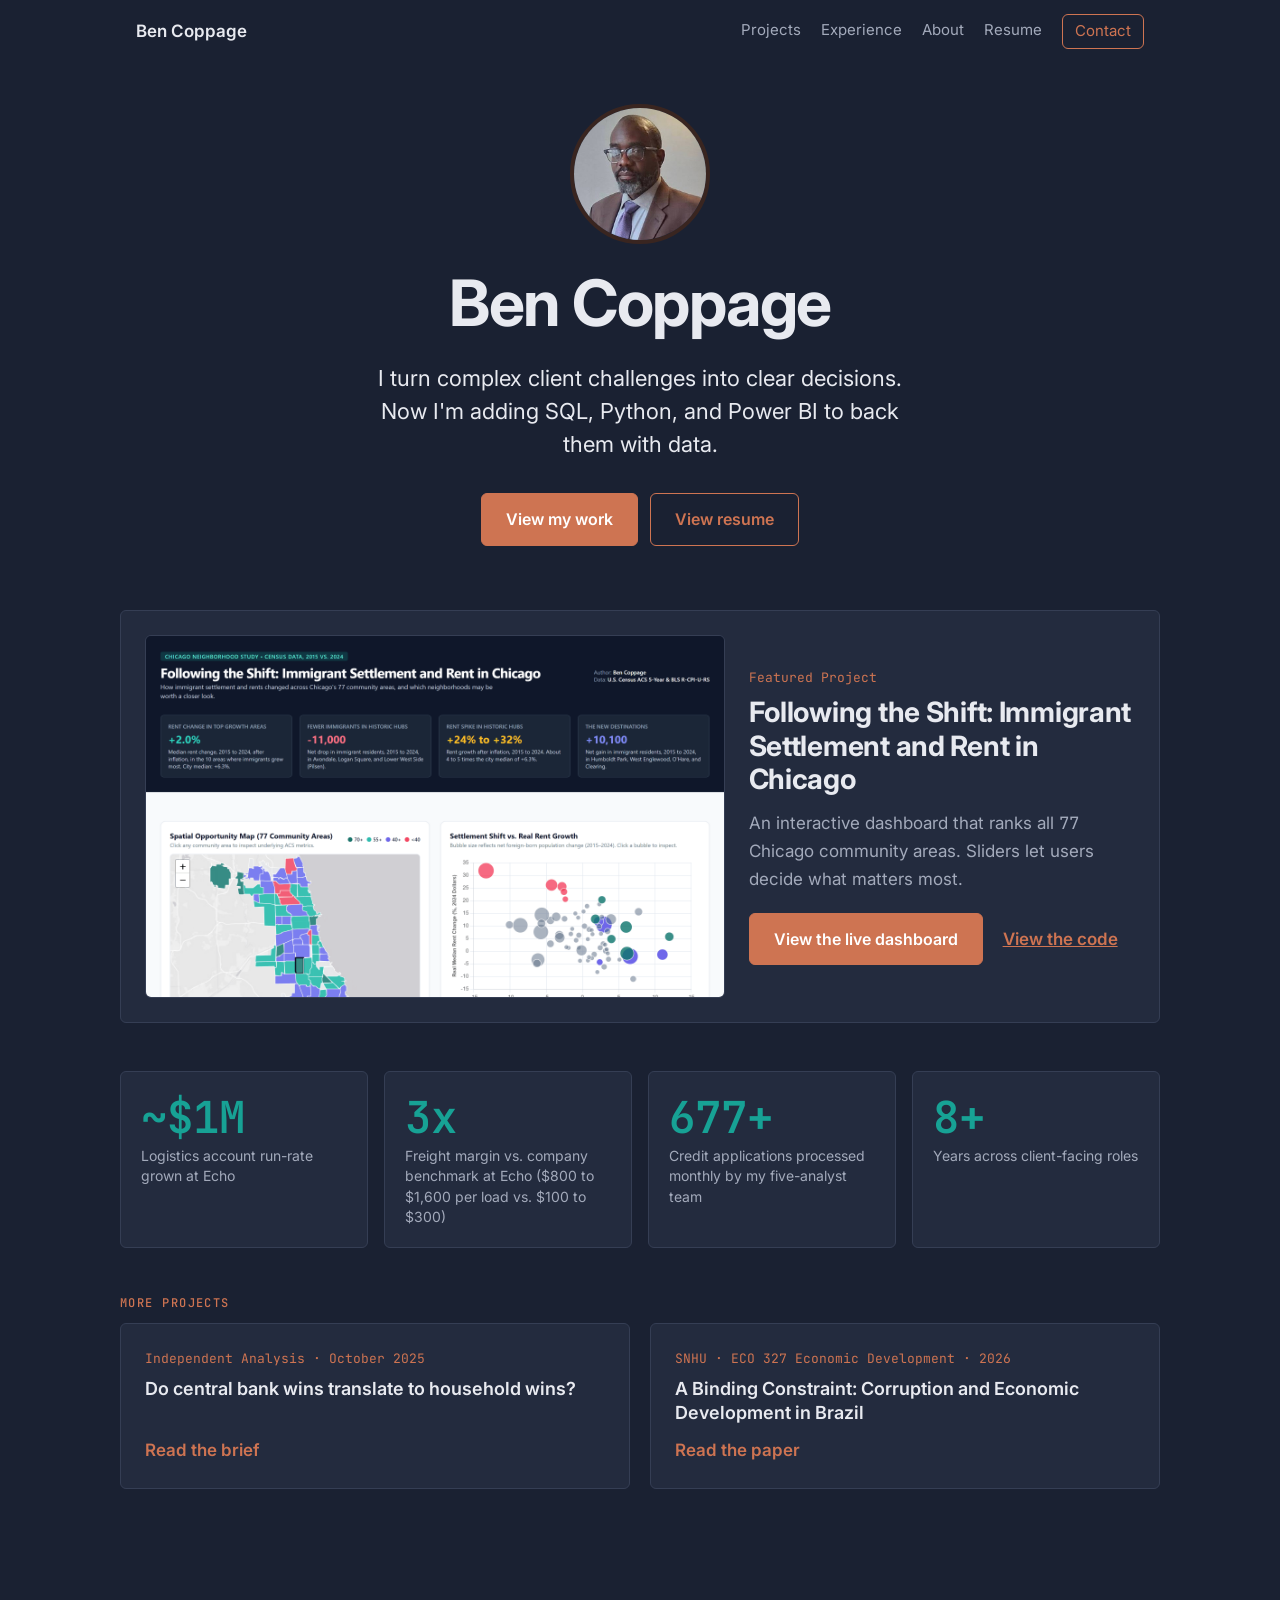
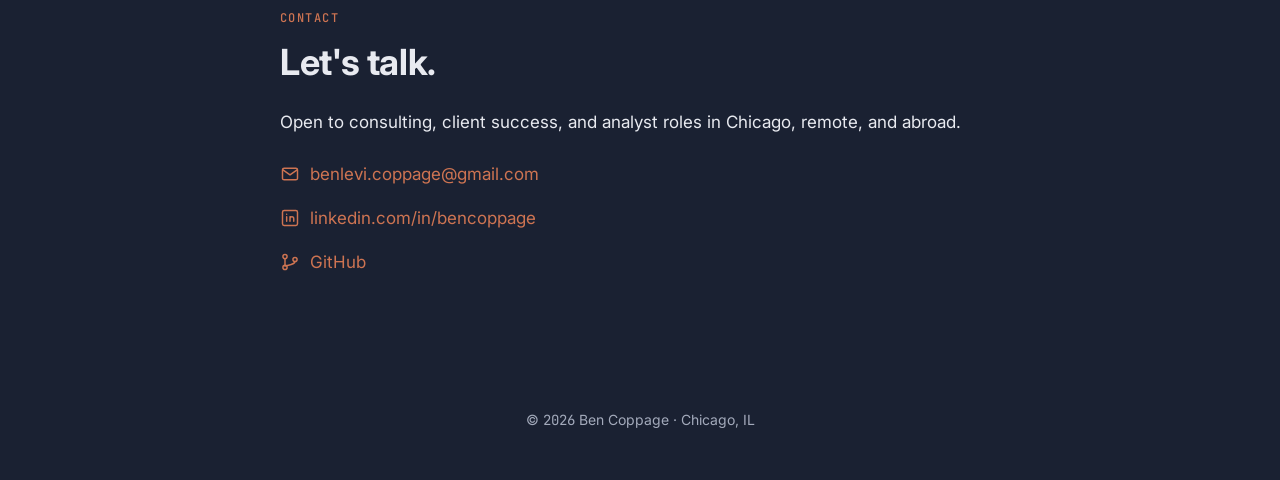
==== commit 3a9df923: "Update Open Graph image meta tag" ====
--- a/index.html
+++ b/index.html
@@ -9,7 +9,7 @@
 <meta property="og:description" content="Business consulting and consultative sales candidate in Chicago, open to remote and international roles. I turn client challenges into data-backed recommendations with SQL, Power BI, and Excel.">
 <meta property="og:type" content="website">
 <meta property="og:url" content="https://bcoppage-ic.github.io/Portfolio/">
-<meta property="og:image" content="https://bcoppage-ic.github.io/Portfolio/images/og-image.jpg?v=2">
+<meta property="og:image" content="https://bcoppage-ic.github.io/Portfolio/images/og-brief.jpg">
 <meta property="og:image:width" content="1200">
 <meta property="og:image:height" content="627">
 <link rel="preconnect" href="https://fonts.googleapis.com">
--- a/style.css
+++ b/style.css
@@ -75,6 +75,7 @@
 .sec { padding: 6rem var(--u); }
 main > .sec:first-child { padding-top: 4rem; }
 .sec.snug { padding-top: 1.5rem; padding-bottom: 1.5rem; }
+.sec.snug .inner > :last-child { margin-bottom: 0; }
 .inner { margin: 0 auto; }
 .prose { max-width: 720px; }
 .wide { max-width: 1040px; }
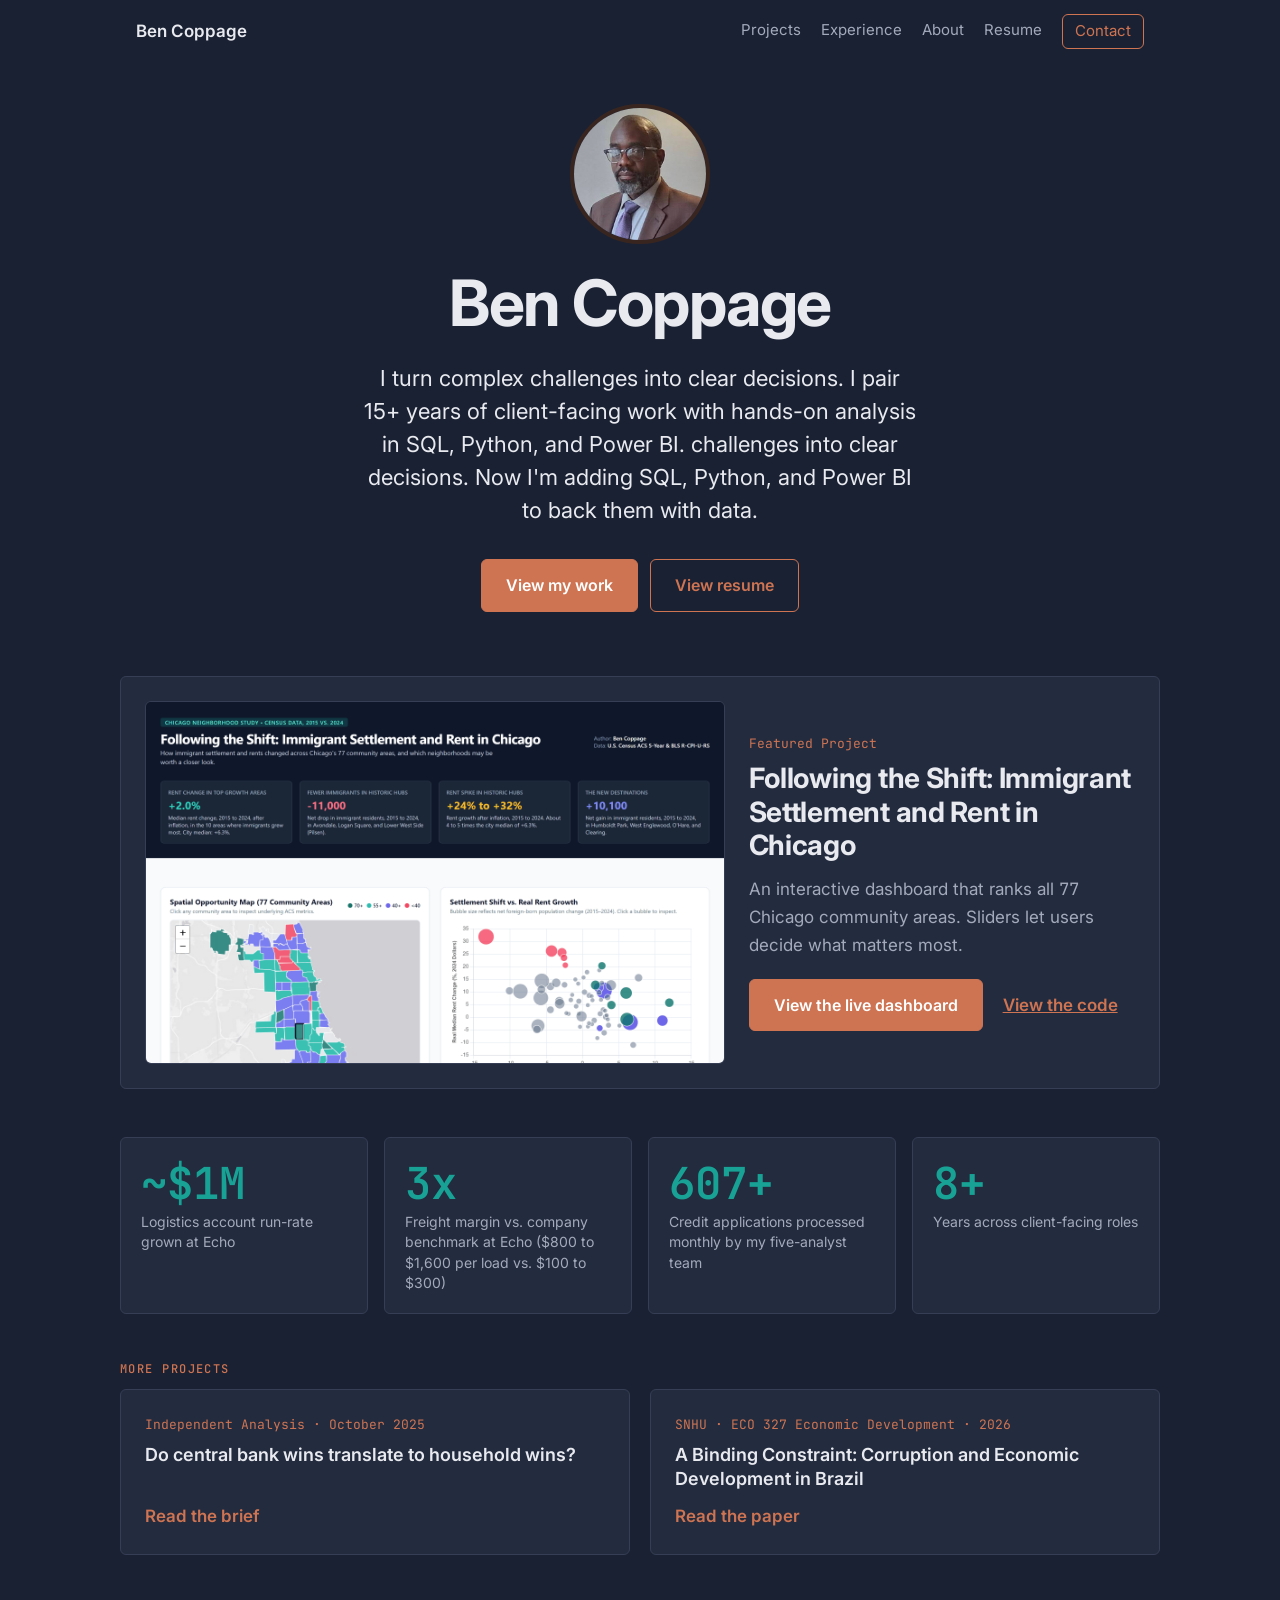
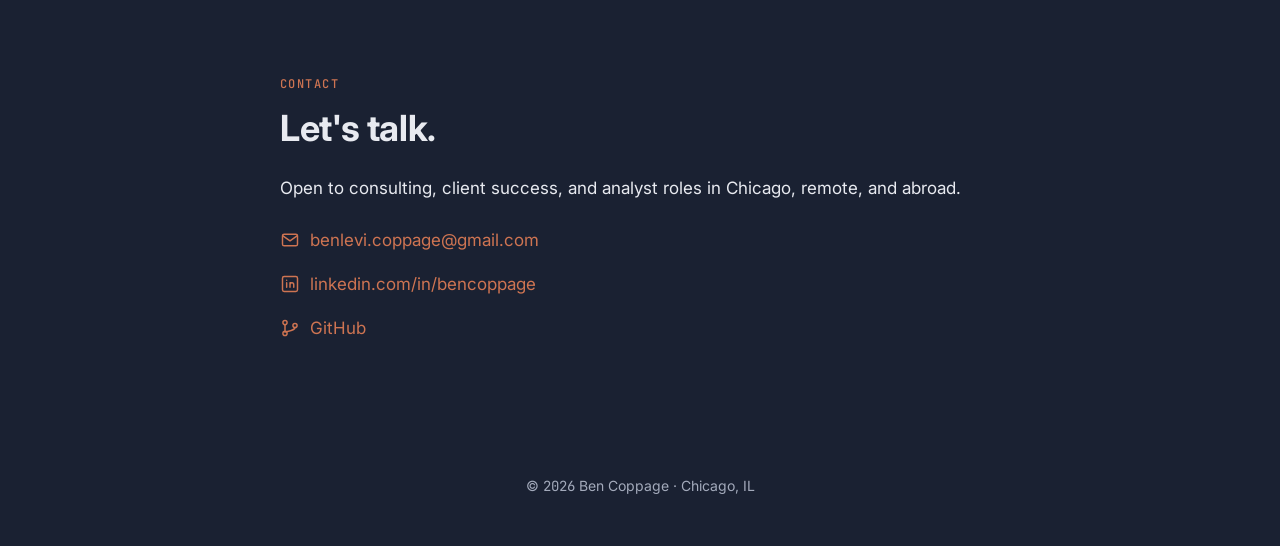
==== commit 2c961c59: "Update headline and blurb" ====
--- a/index.html
+++ b/index.html
@@ -41,7 +41,7 @@
   <section id="top" class="hero" aria-label="Introduction">
     <img src="images/photo.jpg" alt="Ben Coppage" width="140" height="140">
     <h1>Ben Coppage</h1>
-    <p class="tagline">I turn complex client challenges into clear decisions. Now I'm adding SQL, Python, and Power BI to back them with data.</p>
+    <p class="tagline">I turn complex challenges into clear decisions. I pair 15+ years of client-facing work with hands-on analysis in SQL, Python, and Power BI. challenges into clear decisions. Now I'm adding SQL, Python, and Power BI to back them with data.</p>
     <div class="ctas">
       <a class="btn fill" href="projects.html">View my work</a>
       <a class="btn line" href="resume.pdf" target="_blank" rel="noopener">View resume</a>
--- a/style.css
+++ b/style.css
@@ -199,6 +199,22 @@
 .contact-links a:hover { text-decoration: underline; }
 .contact-links svg { width: 20px; height: 20px; flex: none; fill: none; stroke: currentColor; stroke-width: 1.75; stroke-linecap: round; stroke-linejoin: round; }
 
+/* Project detail page */
+.back { font-size: 0.9375rem; margin-bottom: 1.5rem; }
+.back a { text-decoration: none; }
+.back a:hover { text-decoration: underline; }
+.byline { color: var(--ink-soft); margin-bottom: 2rem; }
+.plain { margin: 0 0 var(--u); padding-left: 1.25rem; max-width: 68ch; }
+.plain li { margin-bottom: 0.375rem; }
+.table-wrap { overflow-x: auto; margin: 0 0 var(--u); }
+.compare { width: 100%; border-collapse: collapse; font-size: 0.9375rem; }
+.compare th, .compare td { text-align: left; vertical-align: top; padding: 0.625rem 0.75rem; border-bottom: 1px solid var(--line); }
+.compare thead th { font-family: var(--mono); font-size: 0.75rem; letter-spacing: 0.08em; text-transform: uppercase; color: var(--ink-soft); font-weight: 500; }
+.compare tbody th { font-weight: 600; color: var(--ink); white-space: nowrap; }
+.compare td { color: var(--ink-soft); }
+.compare td:last-child { color: var(--ink); }
+.compare .num { color: var(--signal); }
+
 footer { text-align: center; color: var(--ink-soft); font-size: 0.875rem; padding: 2rem var(--u) 3rem; }
 
 @media (max-width: 900px) {
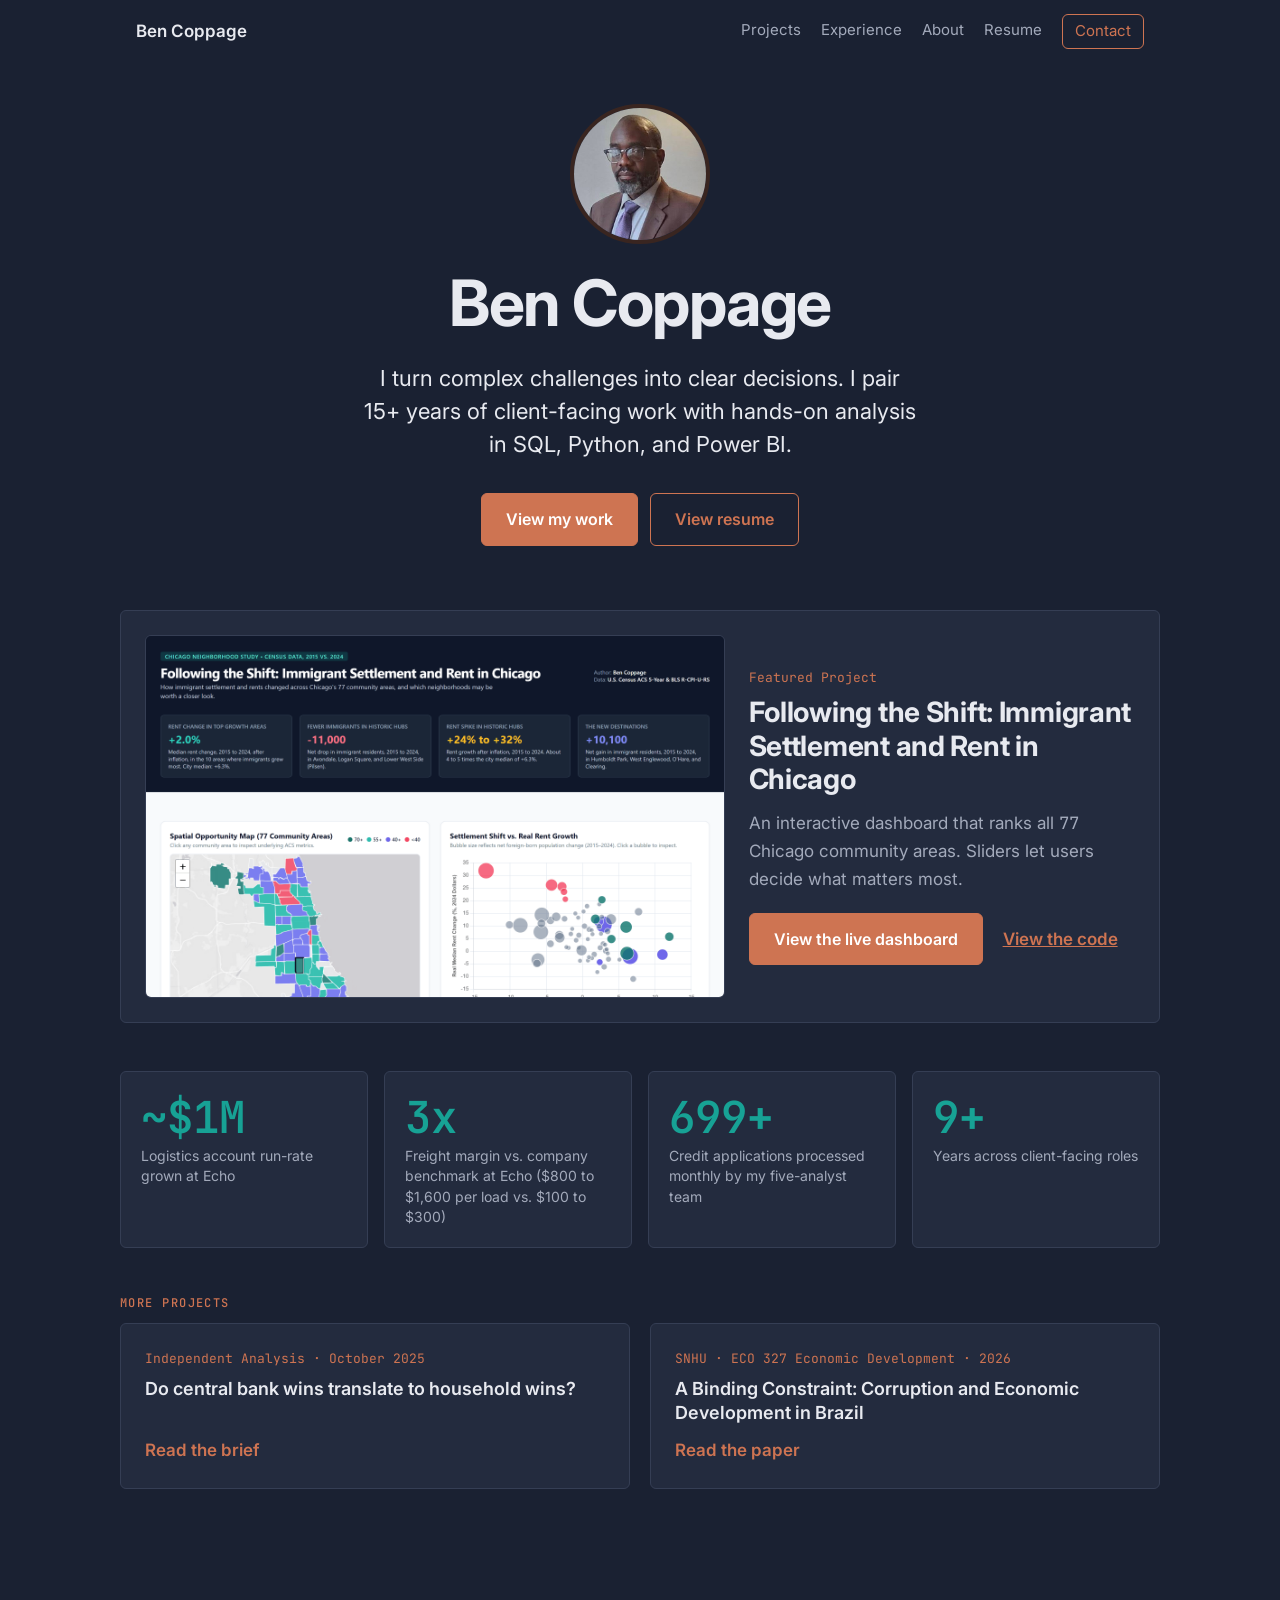
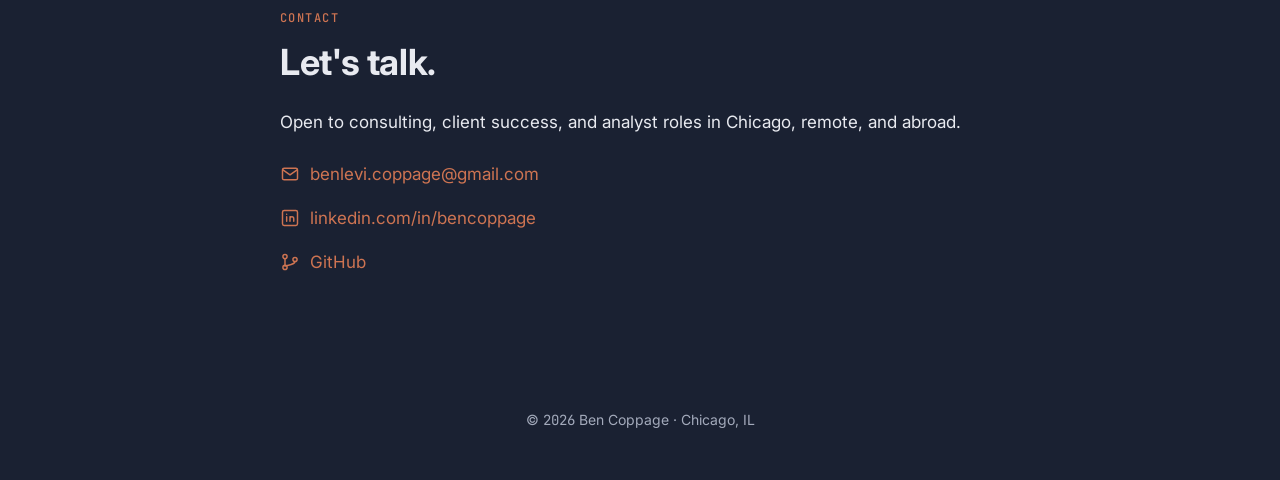
==== commit ddd5a70c: "Fix headline and update blurb" ====
--- a/index.html
+++ b/index.html
@@ -4,9 +4,9 @@
 <meta charset="utf-8">
 <meta name="viewport" content="width=device-width, initial-scale=1">
 <title>Ben Coppage | Business Consulting &amp; Consultative Sales</title>
-<meta name="description" content="Business consulting and consultative sales candidate in Chicago, open to remote and international roles. I turn client challenges into data-backed recommendations with SQL, Power BI, and Excel.">
+<meta name="description" content="15+ years turning complex client challenges into clear decisions, now backed by SQL, Python, and Power BI. Based in Chicago, open to remote and international roles.">
 <meta property="og:title" content="Ben Coppage | Business Consulting &amp; Consultative Sales">
-<meta property="og:description" content="Business consulting and consultative sales candidate in Chicago, open to remote and international roles. I turn client challenges into data-backed recommendations with SQL, Power BI, and Excel.">
+<meta property="og:description" content="15+ years turning complex client challenges into clear decisions, now backed by SQL, Python, and Power BI. Based in Chicago, open to remote and international roles.">
 <meta property="og:type" content="website">
 <meta property="og:url" content="https://bcoppage-ic.github.io/Portfolio/">
 <meta property="og:image" content="https://bcoppage-ic.github.io/Portfolio/images/og-brief.jpg">
@@ -38,10 +38,10 @@
 
 <main>
 
-  <section id="top" class="hero" aria-label="Introduction">
+    <section id="top" class="hero" aria-label="Introduction">
     <img src="images/photo.jpg" alt="Ben Coppage" width="140" height="140">
     <h1>Ben Coppage</h1>
-    <p class="tagline">I turn complex challenges into clear decisions. I pair 15+ years of client-facing work with hands-on analysis in SQL, Python, and Power BI. challenges into clear decisions. Now I'm adding SQL, Python, and Power BI to back them with data.</p>
+    <p class="tagline">I turn complex challenges into clear decisions. I pair 15+ years of client-facing work with hands-on analysis in SQL, Python, and Power BI.</p>
     <div class="ctas">
       <a class="btn fill" href="projects.html">View my work</a>
       <a class="btn line" href="resume.pdf" target="_blank" rel="noopener">View resume</a>
